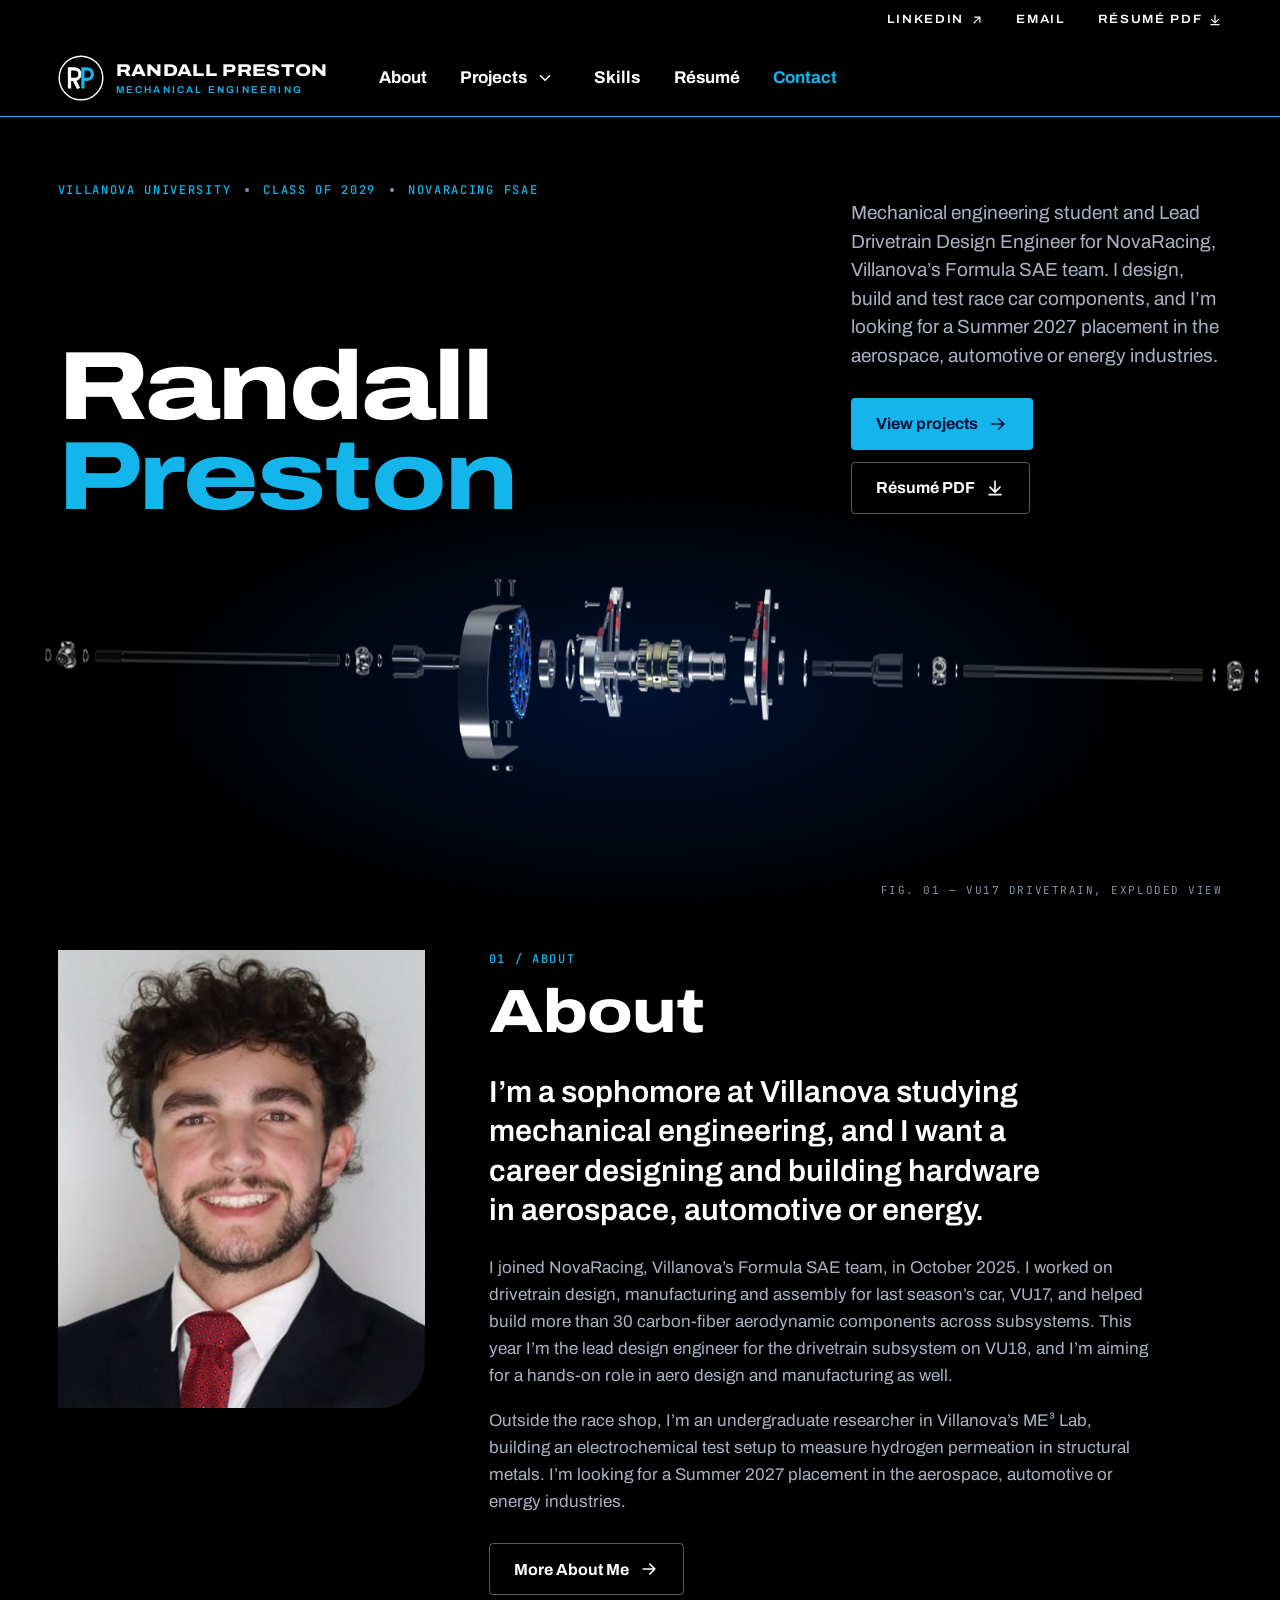
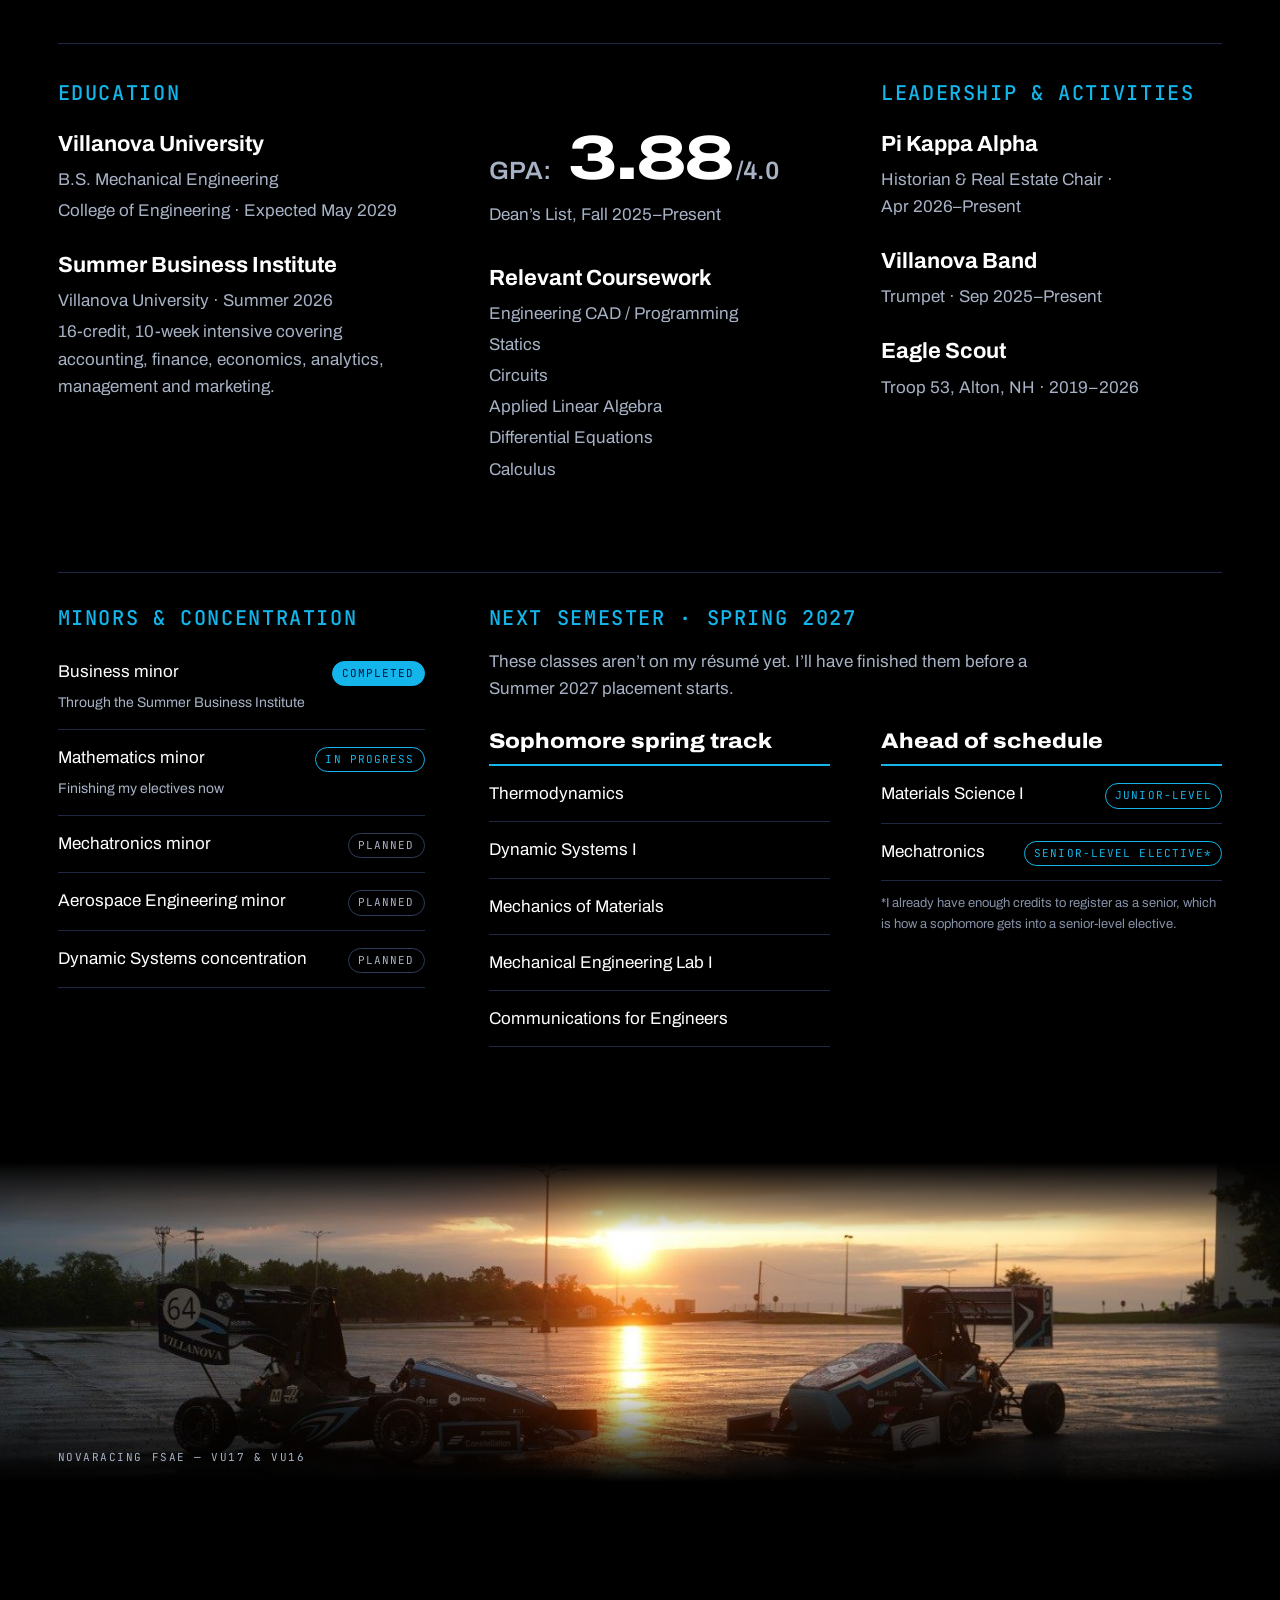
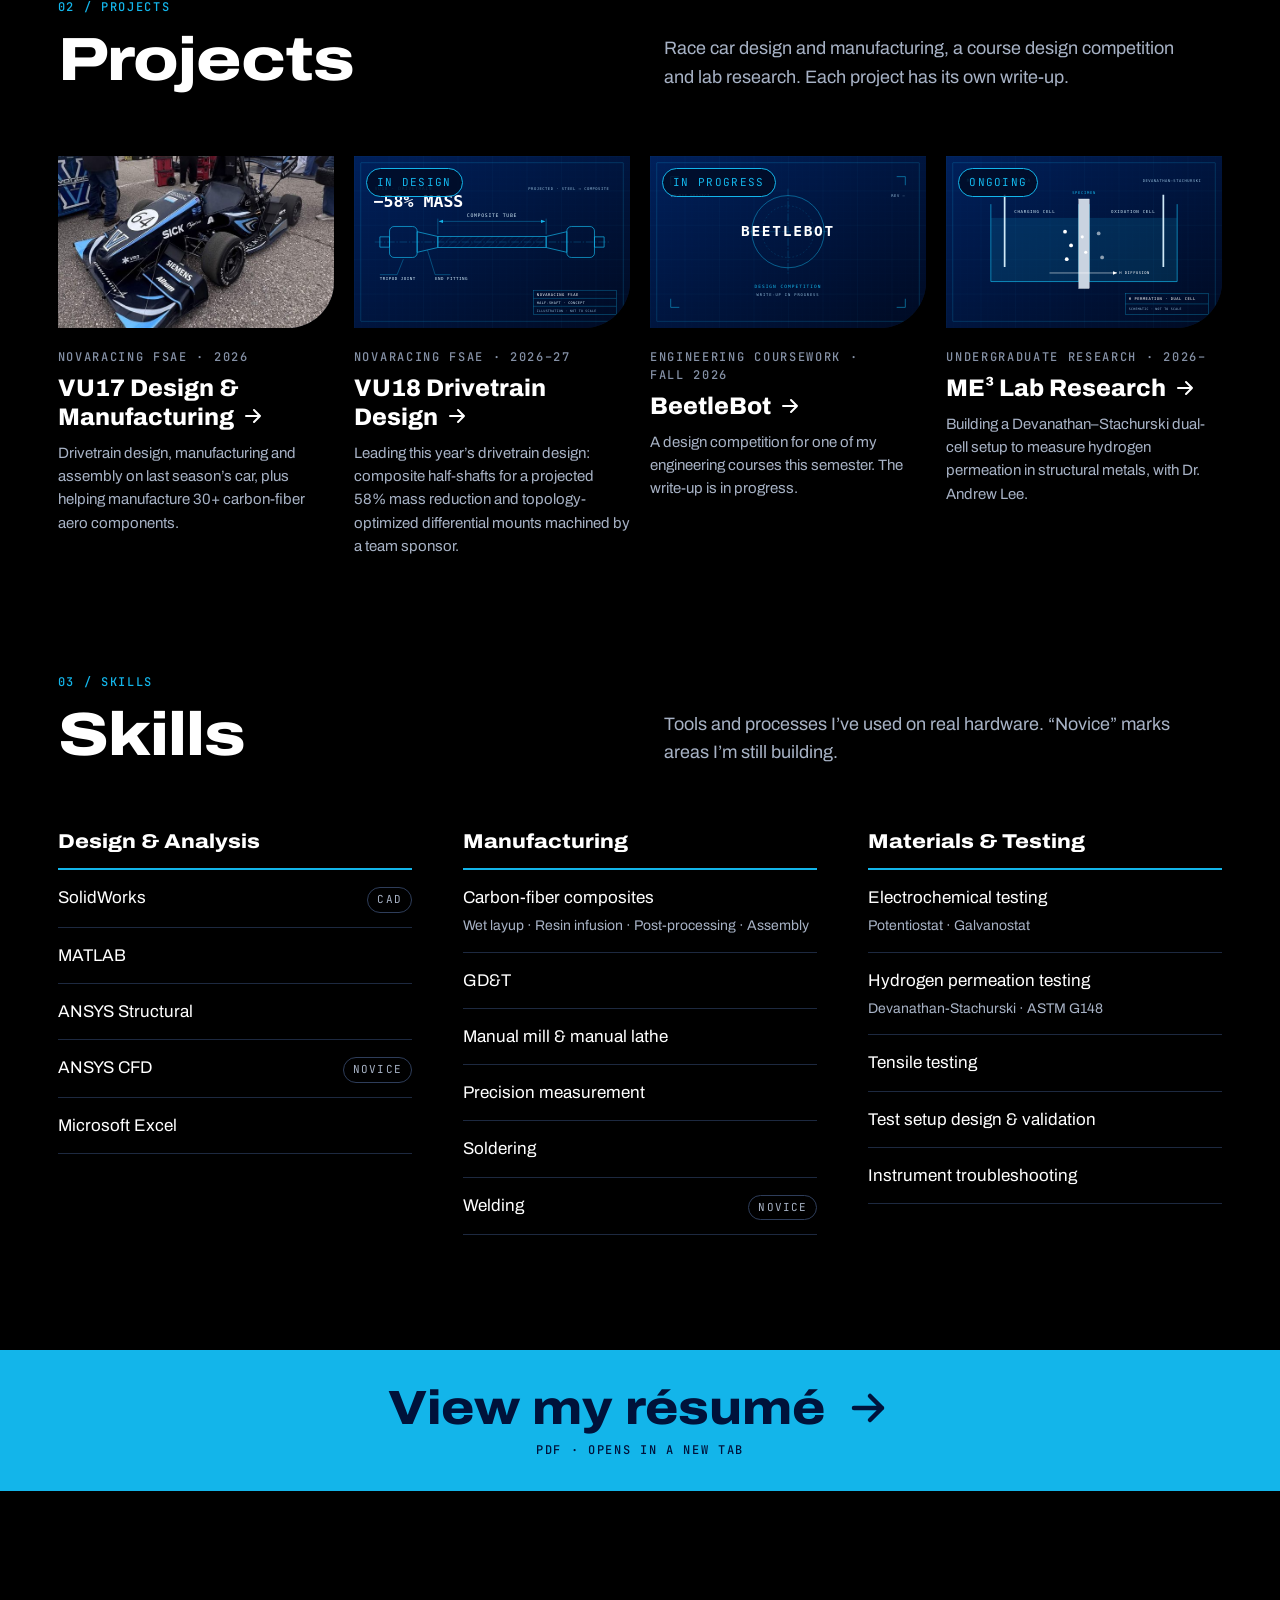
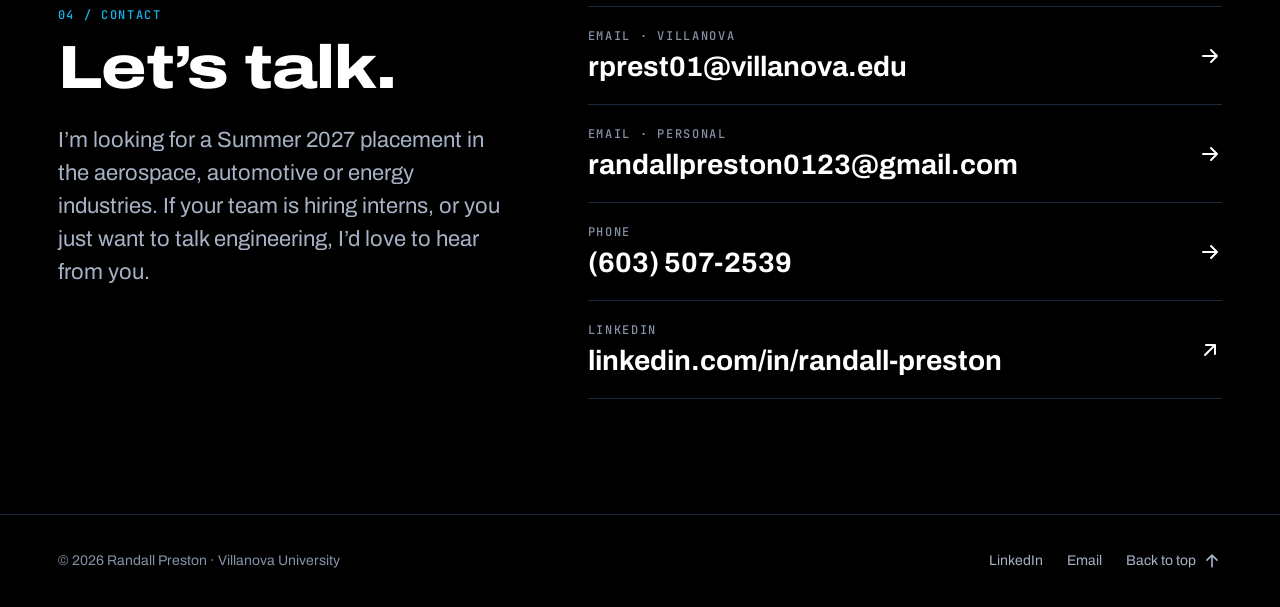
==== index.html @ 3f273e65 "Move Relevant Coursework from Skills into Education The coursework list now sits under the GPA in th" ====
<!doctype html>
<html lang="en">
<head>
  <meta charset="utf-8">
  <meta name="viewport" content="width=device-width, initial-scale=1">
  <title>Randall Preston — Mechanical Engineering Portfolio</title>
  <meta name="description" content="Randall Preston is a mechanical engineering student at Villanova University and Lead Drivetrain Design Engineer for NovaRacing FSAE, seeking a Summer 2027 placement in an engineering role.">
  <meta name="theme-color" content="#000000">
  <meta name="color-scheme" content="dark">
  <link rel="icon" href="assets/img/favicon.svg" type="image/svg+xml">
  <link rel="canonical" href="https://randallpreston.github.io/">

  <!-- Social previews (og:image must be a full URL for LinkedIn) -->
  <meta property="og:type" content="website">
  <meta property="og:url" content="https://randallpreston.github.io/">
  <meta property="og:title" content="Randall Preston — Engineering Portfolio">
  <meta property="og:description" content="Drivetrain design, carbon-fiber manufacturing and materials research. Mechanical Engineering, Villanova University.">
  <meta property="og:image" content="https://randallpreston.github.io/assets/img/og-image.jpg">
  <meta name="twitter:card" content="summary_large_image">

  <link rel="preconnect" href="https://fonts.googleapis.com">
  <link rel="preconnect" href="https://fonts.gstatic.com" crossorigin>
  <link rel="stylesheet" href="https://fonts.googleapis.com/css2?family=Archivo:wdth,wght@62..125,100..900&family=JetBrains+Mono:wght@400;500&display=swap">
  <link rel="stylesheet" href="assets/css/styles.css">
  <script>document.documentElement.classList.add('js');</script>
  <script src="assets/js/main.js" defer></script>

  <script type="application/ld+json">
  {
    "@context": "https://schema.org",
    "@type": "Person",
    "name": "Randall Preston",
    "jobTitle": "Mechanical Engineering Student",
    "affiliation": { "@type": "CollegeOrUniversity", "name": "Villanova University" },
    "email": "mailto:rprest01@villanova.edu",
    "sameAs": ["https://www.linkedin.com/in/randall-preston/"],
    "knowsAbout": ["Formula SAE", "Drivetrain design", "Carbon-fiber composites", "SolidWorks", "Hydrogen permeation testing"]
  }
  </script>
</head>
<body id="top">
  <a class="skip-link" href="#main">Skip to content</a>

  <div class="utility-bar">
    <div class="container utility-inner">
      <nav class="utility-nav" aria-label="Quick links">
        <ul>
          <li><a href="https://www.linkedin.com/in/randall-preston/" target="_blank" rel="noopener">LinkedIn <svg class="icon" viewBox="0 0 24 24" fill="none" stroke="currentColor" stroke-width="2" stroke-linecap="round" stroke-linejoin="round" aria-hidden="true"><path d="M7 17 17 7M8 7h9v9"/></svg><span class="sr-only">(opens in a new tab)</span></a></li>
          <li><a href="mailto:rprest01@villanova.edu">Email</a></li>
          <li><a href="assets/Randall-Preston-Resume.pdf" target="_blank" rel="noopener">Résumé PDF <svg class="icon" viewBox="0 0 24 24" fill="none" stroke="currentColor" stroke-width="2" stroke-linecap="round" stroke-linejoin="round" aria-hidden="true"><path d="M12 4v11M6 11l6 6 6-6M5 20h14"/></svg><span class="sr-only">(opens in a new tab)</span></a></li>
        </ul>
      </nav>
    </div>
  </div>

  <header class="site-header">
    <div class="container header-inner">
      <a class="brand" href="index.html" aria-label="Randall Preston, home">
        <svg class="brand-mark" viewBox="0 0 48 48" aria-hidden="true">
          <circle cx="24" cy="24" r="22.75" fill="none" stroke="#fff" stroke-width="1.5"/>
          <g fill="none" stroke-width="3.4">
            <path d="M12 35V14.6h5.5a5.4 5.4 0 0 1 0 10.8H12M16.5 25.4l5 9.6" stroke="#fff"/>
            <path d="M26 35V14.6h4.5a5.4 5.4 0 0 1 0 10.8H26" stroke="#13B5EA"/>
          </g>
        </svg>
        <span class="brand-text" aria-hidden="true">
          <span class="brand-name">Randall Preston</span>
          <span class="brand-sub">Mechanical Engineering</span>
        </span>
      </a>

      <nav class="primary-nav" aria-label="Primary">
        <ul class="nav-list">
          <li><a href="#about">About</a></li>
          <li class="has-dropdown" data-dropdown>
            <a href="#projects">Projects</a>
            <button class="dropdown-toggle" type="button" aria-expanded="false" aria-controls="projects-menu">
              <span class="sr-only">Show project pages</span>
              <svg class="icon" viewBox="0 0 24 24" fill="none" stroke="currentColor" stroke-width="2" stroke-linecap="round" stroke-linejoin="round" aria-hidden="true"><path d="m6 9 6 6 6-6"/></svg>
            </button>
            <ul class="dropdown" id="projects-menu">
              <li><a href="projects/vu17.html"><span class="dd-title">VU17 Design &amp; Manufacturing</span><span class="dd-meta">NovaRacing FSAE · 2026</span></a></li>
              <li><a href="projects/vu18.html"><span class="dd-title">VU18 Drivetrain Design</span><span class="dd-meta">NovaRacing FSAE · In design</span></a></li>
              <li><a href="projects/beetlebot.html"><span class="dd-title">BeetleBot</span><span class="dd-meta">Course design competition</span></a></li>
              <li><a href="projects/me3-lab.html"><span class="dd-title">ME³ Lab Research</span><span class="dd-meta">Hydrogen permeation</span></a></li>
            </ul>
          </li>
          <li><a href="#skills">Skills</a></li>
          <li><a href="#resume">Résumé</a></li>
          <li><a href="#contact">Contact</a></li>
        </ul>
      </nav>

      <button class="menu-toggle" type="button" aria-expanded="false" aria-controls="mobile-menu" aria-label="Open menu">
        <span class="menu-icon" aria-hidden="true"></span>
      </button>
    </div>

    <div class="mobile-menu" id="mobile-menu" hidden>
      <nav aria-label="Mobile">
        <ul>
          <li><a href="#about">About</a></li>
          <li>
            <a href="#projects">Projects</a>
            <ul class="mobile-sub">
              <li><a href="projects/vu17.html">VU17 Design &amp; Manufacturing</a></li>
              <li><a href="projects/vu18.html">VU18 Drivetrain Design</a></li>
              <li><a href="projects/beetlebot.html">BeetleBot</a></li>
              <li><a href="projects/me3-lab.html">ME³ Lab Research</a></li>
            </ul>
          </li>
          <li><a href="#skills">Skills</a></li>
          <li><a href="#resume">Résumé</a></li>
          <li><a href="#contact">Contact</a></li>
        </ul>
        <ul class="mobile-utility">
          <li><a href="https://www.linkedin.com/in/randall-preston/" target="_blank" rel="noopener">LinkedIn<span class="sr-only"> (opens in a new tab)</span></a></li>
          <li><a href="mailto:rprest01@villanova.edu">Email</a></li>
          <li><a href="assets/Randall-Preston-Resume.pdf" target="_blank" rel="noopener">Résumé PDF<span class="sr-only"> (opens in a new tab)</span></a></li>
        </ul>
      </nav>
    </div>
  </header>

  <main id="main">
    <!-- ===== Hero ===== -->
    <section class="hero" aria-labelledby="hero-title">
      <div class="container hero-content">
        <p class="eyebrow">Villanova University <span class="sep" aria-hidden="true"></span> Class of 2029 <span class="sep" aria-hidden="true"></span> NovaRacing FSAE</p>
        <h1 id="hero-title" class="display">Randall<br><span class="accent">Preston</span></h1>
        <div class="hero-aside">
        <p class="lede">Mechanical engineering student and Lead Drivetrain Design Engineer for NovaRacing, Villanova’s Formula SAE team. I design, build and test race car components, and I’m looking for a Summer 2027 placement in the aerospace, automotive or energy industries.</p>
        <div class="actions">
          <a class="btn btn-primary" href="#projects">View projects <svg class="icon i-arrow" viewBox="0 0 24 24" fill="none" stroke="currentColor" stroke-width="2" stroke-linecap="round" stroke-linejoin="round" aria-hidden="true"><path d="M5 12h14M13 6l6 6-6 6"/></svg></a>
          <a class="btn btn-secondary" href="assets/Randall-Preston-Resume.pdf" target="_blank" rel="noopener">Résumé PDF <svg class="icon i-down" viewBox="0 0 24 24" fill="none" stroke="currentColor" stroke-width="2" stroke-linecap="round" stroke-linejoin="round" aria-hidden="true"><path d="M12 4v11M6 11l6 6 6-6M5 20h14"/></svg><span class="sr-only">(opens in a new tab)</span></a>
        </div>
        </div>
      </div>
      <figure class="hero-figure">
        <img src="assets/img/drivetrain-render-1600.jpg"
             srcset="assets/img/drivetrain-render-960.jpg 960w, assets/img/drivetrain-render-1600.jpg 1600w, assets/img/drivetrain-render-2400.jpg 2400w"
             sizes="100vw" width="1600" height="900" fetchpriority="high"
             alt="Exploded render of the VU17 drivetrain: half-shafts, sprocket and differential assembly">
        <figcaption class="container fig-label">Fig. 01 — VU17 drivetrain, exploded view</figcaption>
      </figure>
    </section>

    <!-- ===== About ===== -->
    <section id="about" class="section" aria-labelledby="about-title">
      <div class="container">
        <div class="about-grid">
          <div class="portrait" data-reveal>
            <img src="assets/img/headshot-800.jpg"
                 srcset="assets/img/headshot-480.jpg 480w, assets/img/headshot-800.jpg 800w"
                 sizes="(min-width: 900px) 420px, 100vw" width="800" height="800"
                 loading="lazy" decoding="async" alt="Portrait of Randall Preston">
          </div>

          <div class="about-body">
            <p class="label">01 / About</p>
            <h2 id="about-title" class="section-title">About</h2>
            <p class="lead-in">I’m a sophomore at Villanova studying mechanical engineering, and I want a career designing and building hardware in aerospace, automotive or energy.</p>
            <div class="prose">
              <p>I joined NovaRacing, Villanova’s Formula SAE team, in October 2025. I worked on drivetrain design, manufacturing and assembly for last season’s car, VU17, and helped build more than 30 carbon-fiber aerodynamic components across subsystems. This year I’m the lead design engineer for the drivetrain subsystem on VU18, and I’m aiming for a hands-on role in aero design and manufacturing as well.</p>
              <p>Outside the race shop, I’m an undergraduate researcher in Villanova’s ME³ Lab, building an electrochemical test setup to measure hydrogen permeation in structural metals. I’m looking for a Summer 2027 placement in the aerospace, automotive or energy industries.</p>
            </div>
            <div class="actions about-actions">
              <a class="btn btn-secondary" href="about.html">More About Me <svg class="icon i-arrow" viewBox="0 0 24 24" fill="none" stroke="currentColor" stroke-width="2" stroke-linecap="round" stroke-linejoin="round" aria-hidden="true"><path d="M5 12h14M13 6l6 6-6 6"/></svg></a>
            </div>
          </div>
        </div>

        <div class="facts">
          <div class="facts-edu">
            <h3 class="label label-lg">Education</h3>
            <div class="edu-grid">
              <ul class="fact-list">
                <li>
                  <span class="fact-title">Villanova University</span>
                  <span>B.S. Mechanical Engineering</span>
                  <span>College of Engineering · <span class="nowrap">Expected May 2029</span></span>
                </li>
                <li>
                  <span class="fact-title">Summer Business Institute</span>
                  <span>Villanova University · <span class="nowrap">Summer 2026</span></span>
                  <span>16-credit, 10-week intensive covering accounting, finance, economics, analytics, management and marketing.</span>
                </li>
              </ul>
              <div>
                <div class="gpa">
                  <p class="gpa-value"><span class="gpa-key">GPA:</span> 3.88<small>/4.0</small></p>
                  <p class="gpa-note">Dean’s List, <span class="nowrap">Fall 2025–Present</span></p>
                </div>
                <div class="coursework">
                  <h4 class="fact-title">Relevant Coursework</h4>
                  <ul class="coursework-list">
                    <li>Engineering CAD / Programming</li>
                    <li>Statics</li>
                    <li>Circuits</li>
                    <li>Applied Linear Algebra</li>
                    <li>Differential Equations</li>
                    <li>Calculus</li>
                  </ul>
                </div>
              </div>
            </div>
          </div>
          <div class="facts-lead">
            <h3 class="label label-lg">Leadership &amp; activities</h3>
            <ul class="fact-list">
              <li><span class="fact-title">Pi Kappa Alpha</span><span>Historian &amp; Real Estate Chair · <span class="nowrap">Apr 2026–Present</span></span></li>
              <li><span class="fact-title">Villanova Band</span><span>Trumpet · <span class="nowrap">Sep 2025–Present</span></span></li>
              <li><span class="fact-title">Eagle Scout</span><span>Troop 53, Alton, NH · <span class="nowrap">2019–2026</span></span></li>
            </ul>
          </div>
        </div>

        <div class="academics">
          <div data-reveal style="--i:0">
            <h3 class="label label-lg">Minors &amp; concentration</h3>
            <ul class="spec-list">
              <li class="has-note"><span>Business minor</span><span class="tag tag-done">Completed</span><span class="sub">Through the Summer Business Institute</span></li>
              <li class="has-note"><span>Mathematics minor</span><span class="tag tag-active">In progress</span><span class="sub">Finishing my electives now</span></li>
              <li><span>Mechatronics minor</span><span class="tag">Planned</span></li>
              <li><span>Aerospace Engineering minor</span><span class="tag">Planned</span></li>
              <li><span>Dynamic Systems concentration</span><span class="tag">Planned</span></li>
            </ul>
          </div>

          <div data-reveal style="--i:1">
            <h3 class="label label-lg">Next semester&nbsp;· Spring&nbsp;2027</h3>
            <p class="academics-intro">These classes aren’t on my résumé yet. I’ll have finished them before a Summer 2027 placement starts.</p>
            <div class="course-groups">
              <div>
                <h4 class="course-group-title">Sophomore spring track</h4>
                <ul class="spec-list">
                  <li><span>Thermodynamics</span></li>
                  <li><span>Dynamic Systems I</span></li>
                  <li><span>Mechanics of Materials</span></li>
                  <li><span>Mechanical Engineering Lab I</span></li>
                  <li><span>Communications for Engineers</span></li>
                </ul>
              </div>
              <div>
                <h4 class="course-group-title">Ahead of schedule</h4>
                <ul class="spec-list">
                  <li class="tag-drops"><span>Materials Science I</span><span class="tag tag-active">Junior-Level</span></li>
                  <li class="tag-drops"><span>Mechatronics</span><span class="tag tag-active">Senior-Level Elective*</span></li>
                </ul>
                <p class="footnote">*I already have enough credits to register as a senior, which is how a sophomore gets into a senior-level elective.</p>
              </div>
            </div>
          </div>
        </div>
      </div>
    </section>

    <!-- ===== Photo band ===== -->
    <figure class="band-figure">
      <img src="assets/img/vu16-vu17-sunset-1400.jpg"
           srcset="assets/img/vu16-vu17-sunset-700.jpg 700w, assets/img/vu16-vu17-sunset-1400.jpg 1400w"
           sizes="100vw" width="1400" height="350" loading="lazy" decoding="async"
           alt="Two NovaRacing Formula SAE cars on a wet lot at sunset">
      <figcaption class="container">NovaRacing FSAE — VU17 &amp; VU16</figcaption>
    </figure>

    <!-- ===== Projects ===== -->
    <section id="projects" class="section" aria-labelledby="projects-title">
      <div class="container">
        <div class="section-head">
          <div>
            <p class="label">02 / Projects</p>
            <h2 id="projects-title" class="section-title">Projects</h2>
          </div>
          <p class="section-intro">Race car design and manufacturing, a course design competition and lab research. Each project has its own write-up.</p>
        </div>

        <div class="card-grid card-grid--4">
          <article class="card" data-reveal style="--i:0">
            <div class="card-media">
              <img src="assets/img/vu17-car-640.jpg"
                   srcset="assets/img/vu17-car-640.jpg 640w, assets/img/vu17-car-1191.jpg 1191w"
                   sizes="(min-width: 1200px) 25vw, (min-width: 640px) 50vw, 100vw"
                   width="640" height="569" loading="lazy" decoding="async" style="object-position: 50% 58%;"
                   alt="NovaRacing’s VU17 car, number 64, in the paddock">
            </div>
            <p class="card-meta label">NovaRacing FSAE · 2026</p>
            <h3 class="card-title"><a href="projects/vu17.html">VU17 Design &amp; Manufacturing<svg class="icon i-arrow" viewBox="0 0 24 24" fill="none" stroke="currentColor" stroke-width="2" stroke-linecap="round" stroke-linejoin="round" aria-hidden="true"><path d="M5 12h14M13 6l6 6-6 6"/></svg></a></h3>
            <p class="card-text">Drivetrain design, manufacturing and assembly on last season’s car, plus helping manufacture 30+ carbon-fiber aero components.</p>
          </article>

          <article class="card" data-reveal style="--i:1">
            <div class="card-media">
              <img src="assets/img/vu18-blueprint.svg" width="1600" height="1000" loading="lazy" decoding="async"
                   alt="Concept illustration of a composite half-shaft">
              <span class="card-chip">In design</span>
            </div>
            <p class="card-meta label">NovaRacing FSAE · 2026–27</p>
            <h3 class="card-title"><a href="projects/vu18.html">VU18 Drivetrain Design<svg class="icon i-arrow" viewBox="0 0 24 24" fill="none" stroke="currentColor" stroke-width="2" stroke-linecap="round" stroke-linejoin="round" aria-hidden="true"><path d="M5 12h14M13 6l6 6-6 6"/></svg></a></h3>
            <p class="card-text">Leading this year’s drivetrain design: composite half-shafts for a projected 58% mass reduction and topology-optimized differential mounts machined by a team sponsor.</p>
          </article>

          <article class="card" data-reveal style="--i:2">
            <div class="card-media">
              <img src="assets/img/beetlebot-blueprint.svg" width="1600" height="1000" loading="lazy" decoding="async"
                   alt="BeetleBot project placeholder graphic">
              <span class="card-chip">In progress</span>
            </div>
            <p class="card-meta label">Engineering coursework · Fall 2026</p>
            <h3 class="card-title"><a href="projects/beetlebot.html">BeetleBot<svg class="icon i-arrow" viewBox="0 0 24 24" fill="none" stroke="currentColor" stroke-width="2" stroke-linecap="round" stroke-linejoin="round" aria-hidden="true"><path d="M5 12h14M13 6l6 6-6 6"/></svg></a></h3>
            <p class="card-text">A design competition for one of my engineering courses this semester. The write-up is in progress.</p>
          </article>

          <article class="card" data-reveal style="--i:3">
            <div class="card-media">
              <img src="assets/img/me3-cell.svg" width="1600" height="1000" loading="lazy" decoding="async"
                   alt="Schematic of a two-cell hydrogen permeation setup">
              <span class="card-chip">Ongoing</span>
            </div>
            <p class="card-meta label">Undergraduate research · 2026–</p>
            <h3 class="card-title"><a href="projects/me3-lab.html">ME³ Lab Research<svg class="icon i-arrow" viewBox="0 0 24 24" fill="none" stroke="currentColor" stroke-width="2" stroke-linecap="round" stroke-linejoin="round" aria-hidden="true"><path d="M5 12h14M13 6l6 6-6 6"/></svg></a></h3>
            <p class="card-text">Building a Devanathan–Stachurski dual-cell setup to measure hydrogen permeation in structural metals, with Dr. Andrew Lee.</p>
          </article>
        </div>
      </div>
    </section>

    <!-- ===== Skills ===== -->
    <section id="skills" class="section" aria-labelledby="skills-title">
      <div class="container">
        <div class="section-head">
          <div>
            <p class="label">03 / Skills</p>
            <h2 id="skills-title" class="section-title">Skills</h2>
          </div>
          <p class="section-intro">Tools and processes I’ve used on real hardware. “Novice” marks areas I’m still building.</p>
        </div>

        <div class="skills-grid">
          <div class="skill-group" data-reveal style="--i:0">
            <h3>Design &amp; Analysis</h3>
            <ul class="spec-list">
              <li><span>SolidWorks</span><span class="tag">CAD</span></li>
              <li><span>MATLAB</span></li>
              <li><span>ANSYS Structural</span></li>
              <li><span>ANSYS CFD</span><span class="tag">Novice</span></li>
              <li><span>Microsoft Excel</span></li>
            </ul>
          </div>
          <div class="skill-group" data-reveal style="--i:1">
            <h3>Manufacturing</h3>
            <ul class="spec-list">
              <li><span>Carbon-fiber composites<span class="sub">Wet layup · Resin infusion · Post-processing · Assembly</span></span></li>
              <li><span>GD&amp;T</span></li>
              <li><span>Manual mill &amp; manual lathe</span></li>
              <li><span>Precision measurement</span></li>
              <li><span>Soldering</span></li>
              <li><span>Welding</span><span class="tag">Novice</span></li>
            </ul>
          </div>
          <div class="skill-group" data-reveal style="--i:2">
            <h3>Materials &amp; Testing</h3>
            <ul class="spec-list">
              <li><span>Electrochemical testing<span class="sub">Potentiostat · Galvanostat</span></span></li>
              <li><span>Hydrogen permeation testing<span class="sub">Devanathan-Stachurski · ASTM G148</span></span></li>
              <li><span>Tensile testing</span></li>
              <li><span>Test setup design &amp; validation</span></li>
              <li><span>Instrument troubleshooting</span></li>
            </ul>
          </div>
        </div>
      </div>
    </section>


    <!-- ===== Résumé band ===== -->
    <section id="resume" class="resume-band" aria-labelledby="resume-title">
      <h2 id="resume-title" class="sr-only">Résumé</h2>
      <a class="resume-link" href="assets/Randall-Preston-Resume.pdf" target="_blank" rel="noopener">
        <span class="resume-link-main">View my résumé <svg class="icon" viewBox="0 0 24 24" fill="none" stroke="currentColor" stroke-width="2.25" stroke-linecap="round" stroke-linejoin="round" aria-hidden="true"><path d="M5 12h14M13 6l6 6-6 6"/></svg></span>
        <span class="resume-link-sub">PDF · Opens in a new tab</span>
      </a>
    </section>

    <!-- ===== Contact ===== -->
    <section id="contact" class="section" aria-labelledby="contact-title">
      <div class="container contact-grid">
        <div>
          <p class="label">04 / Contact</p>
          <h2 id="contact-title" class="section-title">Let’s talk.</h2>
          <p class="lede">I’m looking for a Summer 2027 placement in the aerospace, automotive or energy industries. If your team is hiring interns, or you just want to talk engineering, I’d love to hear from you.</p>
        </div>
        <ul class="contact-list">
          <li>
            <a href="mailto:rprest01@villanova.edu">
              <span class="label">Email · Villanova</span>
              <span class="contact-value">rprest01@villanova.edu</span>
              <svg class="icon i-arrow" viewBox="0 0 24 24" fill="none" stroke="currentColor" stroke-width="2" stroke-linecap="round" stroke-linejoin="round" aria-hidden="true"><path d="M5 12h14M13 6l6 6-6 6"/></svg>
            </a>
          </li>
          <li>
            <a href="mailto:randallpreston0123@gmail.com">
              <span class="label">Email · Personal</span>
              <span class="contact-value">randallpreston0123@gmail.com</span>
              <svg class="icon i-arrow" viewBox="0 0 24 24" fill="none" stroke="currentColor" stroke-width="2" stroke-linecap="round" stroke-linejoin="round" aria-hidden="true"><path d="M5 12h14M13 6l6 6-6 6"/></svg>
            </a>
          </li>
          <li>
            <a href="tel:+16035072539">
              <span class="label">Phone</span>
              <span class="contact-value">(603) 507-2539</span>
              <svg class="icon i-arrow" viewBox="0 0 24 24" fill="none" stroke="currentColor" stroke-width="2" stroke-linecap="round" stroke-linejoin="round" aria-hidden="true"><path d="M5 12h14M13 6l6 6-6 6"/></svg>
            </a>
          </li>
          <li>
            <a href="https://www.linkedin.com/in/randall-preston/" target="_blank" rel="noopener">
              <span class="label">LinkedIn</span>
              <span class="contact-value">linkedin.com/in/randall-preston<span class="sr-only"> (opens in a new tab)</span></span>
              <svg class="icon i-external" viewBox="0 0 24 24" fill="none" stroke="currentColor" stroke-width="2" stroke-linecap="round" stroke-linejoin="round" aria-hidden="true"><path d="M7 17 17 7M8 7h9v9"/></svg>
            </a>
          </li>
        </ul>
      </div>
    </section>
  </main>

  <footer class="site-footer">
    <div class="container footer-inner">
      <p>© <span data-year>2026</span> Randall Preston · Villanova University</p>
      <div class="footer-links">
        <a href="https://www.linkedin.com/in/randall-preston/" target="_blank" rel="noopener">LinkedIn<span class="sr-only"> (opens in a new tab)</span></a>
        <a href="mailto:rprest01@villanova.edu">Email</a>
        <a href="#top">Back to top <svg class="icon" viewBox="0 0 24 24" fill="none" stroke="currentColor" stroke-width="2" stroke-linecap="round" stroke-linejoin="round" aria-hidden="true"><path d="M12 19V5M6 11l6-6 6 6"/></svg></a>
      </div>
    </div>
  </footer>
</body>
</html>
---- assets/css/styles.css ----
/* ==========================================================================
   Randall Preston — Engineering Portfolio
   Tokens → base → layout → header/nav → components → page sections
   ========================================================================== */

/* ---------- Tokens ---------- */
:root {
  /* Color: Villanova navy + light blue on OLED black */
  --c-bg: #000000;
  --c-surface: #0a111f;
  --c-surface-2: #101a2d;
  --c-border: #1d2940;
  --c-border-strong: #2e3d5a;
  --c-navy: #00205b;
  --c-navy-deep: #00123a;
  --c-accent: #13b5ea;
  --c-accent-hover: #5ccdf3;
  --c-on-accent: #00123a;
  --c-text: #ffffff;
  --c-text-muted: #a7b2c5;
  --c-text-subtle: #8591a6;
  --c-focus: #13b5ea;

  /* Type */
  --font-sans: "Archivo", "Segoe UI", system-ui, -apple-system, "Helvetica Neue", Arial, sans-serif;
  --font-mono: "JetBrains Mono", ui-monospace, "SFMono-Regular", Consolas, Menlo, monospace;
  --fs-display: clamp(2.75rem, 1.1rem + 6.2vw, 6.75rem);
  --fs-h1: clamp(2.25rem, 1.4rem + 3vw, 4.25rem);
  --fs-h2: clamp(2rem, 1.25rem + 3.2vw, 4rem);
  --fs-h3: clamp(1.25rem, 1.1rem + 0.6vw, 1.5rem);
  --fs-lede: clamp(1.125rem, 1rem + 0.5vw, 1.375rem);
  --fs-body: 1.0625rem;
  --fs-small: 0.9375rem;
  --fs-label: 0.75rem;

  /* Space (4pt rhythm) */
  --section-y: clamp(64px, 9vw, 128px);
  --gutter: clamp(16px, 4.5vw, 72px);
  --maxw: 1560px;
  --col-gap: clamp(40px, 5vw, 96px);    /* home About: portrait column to text column */
  --col-gap-sm: clamp(32px, 4vw, 64px); /* side-by-side lists */

  /* Shape: the single rounded corner borrowed from the reference cards */
  --radius-feature: clamp(28px, 3.6vw, 64px);
  --radius-feature-sm: 24px;

  /* Motion */
  --ease-out: cubic-bezier(0.22, 1, 0.36, 1);
  --dur-1: 150ms;
  --dur-2: 250ms;
  --dur-3: 450ms;
  --dur-4: 800ms;

  /* Layers */
  --z-header: 40;
  --z-menu: 50;

  --header-h: 64px;
}

@media (min-width: 1024px) {
  :root { --header-h: 76px; }
}

/* ---------- Base ---------- */
*,
*::before,
*::after { box-sizing: border-box; }

html {
  -webkit-text-size-adjust: 100%;
  text-size-adjust: 100%;
  scroll-behavior: smooth;
  scroll-padding-top: calc(var(--header-h) + 24px);
  background: var(--c-bg);
  color-scheme: dark;
}

body {
  margin: 0;
  background: var(--c-bg);
  color: var(--c-text);
  font-family: var(--font-sans);
  font-size: var(--fs-body);
  font-weight: 400;
  line-height: 1.6;
  -webkit-font-smoothing: antialiased;
  -moz-osx-font-smoothing: grayscale;
}

body.menu-open { overflow: hidden; }

img, svg { display: block; max-width: 100%; }
img { height: auto; }

a {
  color: inherit;
  text-decoration-thickness: 1px;
  text-underline-offset: 0.2em;
  transition: color var(--dur-1) ease-out;
}

h1, h2, h3, h4 {
  margin: 0;
  font-weight: 800;
  line-height: 1.05;
  text-wrap: balance;
}

p { margin: 0; text-wrap: pretty; }
ul, ol { margin: 0; padding: 0; list-style: none; }
figure { margin: 0; }
dl, dd { margin: 0; }
button { font: inherit; color: inherit; }
strong { font-weight: 700; color: var(--c-text); }

:focus-visible {
  outline: 2px solid var(--c-focus);
  outline-offset: 3px;
  border-radius: 2px;
}

::selection { background: var(--c-accent); color: var(--c-on-accent); }

.sr-only {
  position: absolute !important;
  width: 1px; height: 1px;
  padding: 0; margin: -1px;
  overflow: hidden;
  clip: rect(0 0 0 0);
  white-space: nowrap;
  border: 0;
}

.skip-link {
  position: absolute;
  left: 16px;
  top: -100px;
  z-index: 100;
  padding: 12px 16px;
  background: var(--c-accent);
  color: var(--c-on-accent);
  font-weight: 700;
  text-decoration: none;
}
.skip-link:focus { top: 16px; }

.container {
  width: 100%;
  max-width: var(--maxw);
  margin-inline: auto;
  padding-inline: var(--gutter);
}

.icon { width: 20px; height: 20px; flex-shrink: 0; }

/* ---------- Shared type ---------- */
.label,
.eyebrow {
  font-family: var(--font-mono);
  font-size: var(--fs-label);
  font-weight: 500;
  letter-spacing: 0.14em;
  line-height: 1.5;
  text-transform: uppercase;
  color: var(--c-accent);
}

/* Bigger blue headings in the home About section (Education, Leadership, Minors, Next semester) */
.label-lg { font-size: clamp(1.125rem, 0.35rem + 1.15vw, 1.5rem); letter-spacing: 0.08em; line-height: 1.3; text-wrap: balance; }

.eyebrow {
  display: flex;
  flex-wrap: wrap;
  align-items: center;
  gap: 6px 14px;
}

.eyebrow .sep {
  width: 4px; height: 4px;
  border-radius: 50%;
  background: var(--c-text-subtle);
}

.lede {
  font-size: var(--fs-lede);
  line-height: 1.5;
  color: var(--c-text-muted);
}

.status {
  display: inline-flex;
  align-items: center;
  gap: 8px;
  padding: 4px 10px;
  border: 1px solid var(--c-accent);
  border-radius: 999px;
  color: var(--c-accent);
}
.status::before {
  content: "";
  width: 6px; height: 6px;
  border-radius: 50%;
  background: currentColor;
}

/* ---------- Utility bar (top row, scrolls away) ---------- */
.utility-bar { display: none; }

@media (min-width: 1024px) {
  .utility-bar { display: block; }
}

.utility-inner {
  display: flex;
  justify-content: flex-end;
  align-items: center;
  height: 40px;
}

.utility-nav ul { display: flex; gap: 32px; }

.utility-nav a {
  display: inline-flex;
  align-items: center;
  gap: 6px;
  min-height: 32px;
  font-size: 0.75rem;
  font-weight: 600;
  font-stretch: 110%;
  letter-spacing: 0.14em;
  text-transform: uppercase;
  text-decoration: none;
}
.utility-nav a:hover { color: var(--c-accent); }
.utility-nav .icon { width: 14px; height: 14px; }

/* ---------- Site header (sticky) ---------- */
.site-header {
  position: sticky;
  top: 0;
  z-index: var(--z-header);
  background: var(--c-bg);
  border-bottom: 1px solid var(--c-accent);
}

.header-inner {
  display: flex;
  align-items: center;
  gap: clamp(24px, 4vw, 64px);
  height: var(--header-h);
}

.brand {
  display: inline-flex;
  align-items: center;
  gap: 12px;
  flex-shrink: 0;
  text-decoration: none;
}

.brand-mark { width: 40px; height: 40px; }

.brand-text { display: flex; flex-direction: column; line-height: 1; }

.brand-name {
  font-size: 1rem;
  font-weight: 800;
  font-stretch: 118%;
  letter-spacing: 0.02em;
  text-transform: uppercase;
}

.brand-sub {
  margin-top: 6px;
  font-size: 0.625rem;
  font-weight: 600;
  letter-spacing: 0.22em;
  text-transform: uppercase;
  color: var(--c-accent);
}

@media (min-width: 1024px) {
  .brand-mark { width: 46px; height: 46px; }
  .brand-name { font-size: 1.0625rem; }
}

.primary-nav { display: none; }

@media (min-width: 1024px) {
  .primary-nav { display: block; }
}

.nav-list {
  display: flex;
  align-items: center;
  gap: clamp(20px, 2.6vw, 44px);
}

.nav-list > li > a {
  display: inline-flex;
  align-items: center;
  min-height: 44px;
  font-size: 1.0625rem;
  font-weight: 700;
  text-decoration: none;
}

.nav-list a:hover,
.nav-list a.is-active,
.nav-list a[aria-current="page"] { color: var(--c-accent); }

/* Projects dropdown */
.has-dropdown {
  position: relative;
  display: flex;
  align-items: center;
  gap: 2px;
}

.dropdown-toggle {
  display: grid;
  place-items: center;
  width: 32px;
  height: 32px;
  padding: 0;
  border: 0;
  border-radius: 4px;
  background: none;
  cursor: pointer;
}
.dropdown-toggle:hover { color: var(--c-accent); }
.dropdown-toggle .icon {
  width: 18px; height: 18px;
  transition: transform var(--dur-2) var(--ease-out);
}
.has-dropdown.is-open .dropdown-toggle .icon { transform: rotate(180deg); }

.dropdown {
  position: absolute;
  top: calc(100% + 16px);
  left: -16px;
  min-width: 320px;
  padding: 8px;
  background: var(--c-surface);
  border: 1px solid var(--c-border);
  border-top: 2px solid var(--c-accent);
  opacity: 0;
  visibility: hidden;
  transform: translateY(-6px);
  transition:
    opacity var(--dur-1) ease-out,
    transform var(--dur-2) var(--ease-out),
    visibility 0s linear var(--dur-2);
}
/* invisible bridge so the pointer can travel from trigger to menu */
.dropdown::before {
  content: "";
  position: absolute;
  left: 0; right: 0;
  bottom: 100%;
  height: 18px;
}
.has-dropdown.is-open .dropdown {
  opacity: 1;
  visibility: visible;
  transform: none;
  transition-delay: 0s;
}

.dropdown a {
  display: grid;
  gap: 2px;
  padding: 12px 14px;
  border-radius: 4px;
  text-decoration: none;
}
.dropdown a:hover { background: var(--c-surface-2); }
.dropdown a:hover .dd-title,
.dropdown a[aria-current="page"] .dd-title { color: var(--c-accent); }
.dd-title { font-weight: 700; font-size: 0.9375rem; transition: color var(--dur-1) ease-out; }
.dd-meta { font-family: var(--font-mono); font-size: 0.6875rem; letter-spacing: 0.1em; text-transform: uppercase; color: var(--c-text-subtle); }

/* Mobile menu */
.menu-toggle {
  display: grid;
  place-items: center;
  width: 48px;
  height: 48px;
  margin-left: auto;
  padding: 0;
  border: 1px solid var(--c-border-strong);
  border-radius: 4px;
  background: none;
  cursor: pointer;
}

@media (min-width: 1024px) {
  .menu-toggle { display: none; }
}

.menu-icon,
.menu-icon::before,
.menu-icon::after {
  display: block;
  width: 20px;
  height: 2px;
  background: currentColor;
}
.menu-icon { position: relative; transition: background-color var(--dur-1); }
.menu-icon::before,
.menu-icon::after {
  content: "";
  position: absolute;
  left: 0;
  transition: transform var(--dur-2) var(--ease-out);
}
.menu-icon::before { top: -6px; }
.menu-icon::after { top: 6px; }
.menu-toggle[aria-expanded="true"] .menu-icon { background: transparent; }
.menu-toggle[aria-expanded="true"] .menu-icon::before { transform: translateY(6px) rotate(45deg); }
.menu-toggle[aria-expanded="true"] .menu-icon::after { transform: translateY(-6px) rotate(-45deg); }

.mobile-menu {
  position: fixed;
  inset: calc(var(--header-h) + 1px) 0 0 0;
  z-index: var(--z-menu);
  overflow-y: auto;
  overscroll-behavior: contain;
  padding: 16px var(--gutter) 48px;
  background: var(--c-bg);
}
.mobile-menu[hidden] { display: none; }

@media (min-width: 1024px) {
  .mobile-menu { display: none !important; }
}

.mobile-menu a {
  display: flex;
  align-items: center;
  justify-content: space-between;
  gap: 16px;
  min-height: 60px;
  border-bottom: 1px solid var(--c-border);
  font-size: 1.5rem;
  font-weight: 800;
  font-stretch: 112%;
  text-decoration: none;
}
.mobile-menu a:hover { color: var(--c-accent); }

.mobile-menu .mobile-sub a {
  min-height: 52px;
  padding-left: 16px;
  font-size: 1.0625rem;
  font-weight: 600;
  font-stretch: 100%;
  color: var(--c-text-muted);
}
.mobile-menu a[aria-current="page"] { color: var(--c-accent); }

.mobile-menu .mobile-utility {
  display: flex;
  flex-wrap: wrap;
  gap: 8px 24px;
  margin-top: 32px;
}
.mobile-menu .mobile-utility a {
  min-height: 44px;
  border: 0;
  font-family: var(--font-mono);
  font-size: 0.8125rem;
  font-weight: 500;
  font-stretch: 100%;
  letter-spacing: 0.12em;
  text-transform: uppercase;
  color: var(--c-accent);
}

/* ---------- Project sub-nav (secondary row, like the reference) ---------- */
.sub-nav { border-bottom: 1px solid var(--c-border); }

.sub-nav-inner {
  display: flex;
  flex-wrap: wrap;
  align-items: center;
  justify-content: space-between;
  gap: 12px 24px;
  min-height: 72px;
  padding-block: 10px;
}

.sub-nav ul {
  display: flex;
  flex-wrap: wrap;
  gap: 4px clamp(20px, 3vw, 40px);
}

.sub-nav li a {
  position: relative;
  display: inline-flex;
  align-items: center;
  min-height: 44px;
  font-size: clamp(1rem, 0.9rem + 0.45vw, 1.25rem);
  font-weight: 700;
  text-decoration: none;
}
.sub-nav li a:hover,
.sub-nav li a[aria-current] { color: var(--c-accent); }
.sub-nav li a[aria-current]::after {
  content: "";
  position: absolute;
  left: 0; right: 0; bottom: 4px;
  height: 2px;
  background: var(--c-accent);
}

.sub-nav-all {
  display: none;
  align-items: center;
  justify-content: space-between;
  gap: 16px;
  min-width: 240px;
  min-height: 52px;
  padding: 0 18px;
  background: var(--c-surface-2);
  border: 1px solid var(--c-border);
  border-radius: 4px;
  color: var(--c-text-muted);
  font-size: 1.0625rem;
  text-decoration: none;
}
.sub-nav-all:hover { color: var(--c-text); border-color: var(--c-accent); }

@media (min-width: 768px) {
  .sub-nav-all { display: inline-flex; }
}

/* ---------- Buttons ---------- */
.btn {
  display: inline-flex;
  align-items: center;
  justify-content: center;
  gap: 10px;
  min-height: 52px;
  padding: 0 24px;
  border: 1px solid transparent;
  border-radius: 4px;
  font-size: 1rem;
  font-weight: 700;
  text-decoration: none;
  cursor: pointer;
  transition:
    background-color var(--dur-1) ease-out,
    border-color var(--dur-1) ease-out,
    color var(--dur-1) ease-out,
    transform var(--dur-1) ease-out;
}
.btn:active { transform: scale(0.98); }
.btn .icon { transition: transform var(--dur-2) var(--ease-out); }
.btn:hover .i-arrow { transform: translateX(4px); }
.btn:hover .i-down { transform: translateY(2px); }

.btn-primary { background: var(--c-accent); color: var(--c-on-accent); }
.btn-primary:hover { background: var(--c-accent-hover); }

.btn-secondary { border-color: rgba(255, 255, 255, 0.35); color: var(--c-text); }
.btn-secondary:hover { border-color: var(--c-accent); color: var(--c-accent); }

.actions { display: flex; flex-wrap: wrap; gap: 12px; }

/* ---------- Sections ---------- */
.section { padding-block: var(--section-y); }
.section + .section { padding-top: 0; }

.section-head {
  display: grid;
  gap: 20px;
  margin-bottom: clamp(32px, 5vw, 64px);
}

@media (min-width: 1024px) {
  .section-head {
    grid-template-columns: minmax(0, 1fr) minmax(0, 1fr);
    align-items: end;
    gap: 48px;
  }
}

.section-title {
  margin-top: 12px;
  font-size: var(--fs-h2);
  font-stretch: 120%;
  letter-spacing: -0.015em;
}

.section-intro {
  max-width: 52ch;
  color: var(--c-text-muted);
  font-size: 1.125rem;
}

/* ---------- Home: hero ---------- */
.hero {
  position: relative;
  padding-top: clamp(40px, 5vw, 88px);
  overflow: hidden;
}

.hero::before {
  content: "";
  position: absolute;
  inset: auto 0 0 0;
  height: 70%;
  background: radial-gradient(55% 55% at 50% 62%, rgba(0, 32, 91, 0.55), transparent 70%);
  pointer-events: none;
}

.hero-content { position: relative; z-index: 1; }

.display {
  margin-top: 20px;
  font-size: var(--fs-display);
  font-stretch: 125%;
  font-weight: 800;
  line-height: 0.92;
  letter-spacing: -0.02em;
}
.display .accent { color: var(--c-accent); }

.hero .lede { max-width: 44ch; margin-top: 28px; }
.hero .actions { margin-top: 36px; }

@media (min-width: 1200px) {
  .hero-content {
    display: grid;
    grid-template-columns: minmax(0, 8fr) minmax(0, 4fr);
    column-gap: clamp(40px, 4vw, 72px);
    align-items: end;
  }
  .hero-content .eyebrow { grid-column: 1 / -1; }
  .hero-aside { padding-bottom: 0.4em; }
  .hero .lede { margin-top: 0; font-size: 1.1875rem; }
  .hero .actions { margin-top: 28px; }
}

.hero + .section { padding-top: clamp(24px, 3vw, 48px); }

.hero-figure {
  position: relative;
  margin-top: -48px;
  aspect-ratio: 1 / 1;
}

.hero-figure img {
  width: 100%;
  height: 100%;
  object-fit: cover;
  object-position: 50% 51%;
  mix-blend-mode: screen; /* keeps the render's black background seamless with the page */
}

@media (min-width: 768px) {
  .hero-figure { aspect-ratio: 16 / 6; margin-top: clamp(-120px, -7vw, -56px); }
}

.fig-label {
  position: absolute;
  left: 0; right: 0; bottom: 12px;
  font-family: var(--font-mono);
  font-size: 0.6875rem;
  letter-spacing: 0.14em;
  text-align: right;
  text-transform: uppercase;
  color: var(--c-text-subtle);
}

/* Hero entrance (JS-enabled only; reduced motion collapses to final state) */
@keyframes rise {
  from { opacity: 0; transform: translateY(24px); }
  to { opacity: 1; transform: none; }
}
@keyframes settle {
  from { opacity: 0; transform: scale(1.06); }
  to { opacity: 1; transform: none; }
}
.js .hero-content > * { animation: rise var(--dur-4) var(--ease-out) both; }
.js .hero-content > :nth-child(2) { animation-delay: 60ms; }
.js .hero-content > :nth-child(3) { animation-delay: 120ms; }
.js .hero-content > :nth-child(4) { animation-delay: 180ms; }
.js .hero-figure img { animation: settle 1400ms var(--ease-out) 150ms both; }

/* ---------- Home: about ---------- */
.about-grid { display: grid; gap: 40px; }

@media (min-width: 900px) {
  .about-grid {
    grid-template-columns: minmax(0, 4fr) minmax(0, 8fr);
    gap: var(--col-gap);
    align-items: start;
  }
}

.portrait {
  max-width: 420px;
  aspect-ratio: 4 / 5;
  overflow: hidden;
  border-radius: 0 0 var(--radius-feature) 0;
  background: var(--c-surface);
}
.portrait img { width: 100%; height: 100%; object-fit: cover; }

.about-body .lead-in {
  max-width: 34ch;
  margin-top: 28px;
  font-size: clamp(1.375rem, 1.1rem + 1vw, 2rem);
  font-weight: 600;
  line-height: 1.3;
  color: var(--c-text);
}

.about-body .prose { margin-top: 24px; }
.about-actions { margin-top: 28px; }
.prose p { max-width: 66ch; color: var(--c-text-muted); }
.prose p + p { margin-top: 1em; }

/* Education + Leadership row under a full-width rule; from 900px its columns match .academics (Education under the portrait, GPA and Leadership split the text column) */
.facts {
  display: grid;
  gap: 48px;
  margin-top: 48px;
  padding-top: 36px;
  border-top: 1px solid var(--c-border);
}

.edu-grid { display: grid; gap: 32px; margin-top: 20px; align-items: start; }
.edu-grid > .fact-list { margin-top: 0; }

@media (min-width: 640px) {
  .edu-grid { grid-template-columns: minmax(0, 1fr) minmax(0, 1fr); gap: var(--col-gap-sm); }
}

@media (min-width: 900px) {
  /* Text column = (100% - --col-gap) * 2/3; Leadership is half of it */
  .facts {
    grid-template-columns: minmax(0, 1fr) calc((100% - var(--col-gap)) / 3 - var(--col-gap-sm) / 2);
    column-gap: var(--col-gap-sm);
  }
  /* First column matches the portrait's: (100% - --col-gap + --col-gap-sm / 2) / 2 of this box */
  .edu-grid {
    grid-template-columns: calc((100% - var(--col-gap) + var(--col-gap-sm) / 2) / 2) minmax(0, 1fr);
    column-gap: var(--col-gap);
  }
  /* Headings share one row, so the lists start level even when "Leadership & activities" wraps */
  .facts-edu, .facts-lead { display: grid; grid-row: span 2; grid-template-rows: subgrid; row-gap: 0; }
  .facts-edu > .label, .facts-lead > .label { align-self: end; }
  .facts-edu > .edu-grid, .facts-lead > .fact-list { align-self: start; }
}

.fact-list { margin-top: 20px; display: grid; gap: 24px; }
.fact-list li { display: grid; gap: 4px; font-size: var(--fs-body); color: var(--c-text-muted); }
.fact-list li > span { text-wrap: pretty; }
.fact-title { font-size: clamp(1.1875rem, 1.05rem + 0.4vw, 1.375rem); font-weight: 700; color: var(--c-text); }

/* "GPA: 3.88/4.0" to the right of the Education list, Dean's List under it */
.gpa-value {
  font-size: clamp(2.5rem, 0.15rem + 4.7vw, 4.75rem);
  font-weight: 800;
  font-stretch: 125%;
  line-height: 1;
  letter-spacing: -0.02em;
  font-variant-numeric: tabular-nums;
}
.gpa-key,
.gpa-value small {
  font-size: 0.4em;
  font-weight: 600;
  font-stretch: 100%;
  letter-spacing: 0;
  color: var(--c-text-muted);
}
.gpa-value small { margin-left: 4px; }
.gpa-note { margin-top: 12px; font-size: var(--fs-body); color: var(--c-text-muted); }

/* Relevant Coursework under the GPA, set like an Education entry: bold title, muted lines */
.coursework { margin-top: 32px; }
.coursework .fact-title { line-height: inherit; }
.coursework-list { display: grid; gap: 4px; margin-top: 4px; color: var(--c-text-muted); }

/* Keeps a date or date range on one line */
.nowrap { white-space: nowrap; }

/* Minors + next semester's classes. Columns line up with the portrait and About text above. */
.academics {
  display: grid;
  gap: 56px;
  margin-top: clamp(56px, 7vw, 104px);
  padding-top: 32px;
  border-top: 1px solid var(--c-border);
}

@media (min-width: 900px) {
  .academics {
    grid-template-columns: minmax(0, 4fr) minmax(0, 8fr);
    gap: var(--col-gap);
  }
}

.academics .label + .spec-list { margin-top: 12px; }
.academics-intro { max-width: 60ch; margin-top: 16px; color: var(--c-text-muted); }

.course-groups { display: grid; gap: 32px; margin-top: 28px; }

@media (min-width: 640px) {
  .course-groups { grid-template-columns: minmax(0, 1fr) minmax(0, 1fr); gap: var(--col-gap-sm); }
}

.course-group-title {
  padding-bottom: 12px;
  border-bottom: 2px solid var(--c-accent);
  font-size: clamp(1.125rem, 0.2rem + 1.4vw, 1.375rem);
  font-stretch: 112%;
}

/* ---------- Full-bleed photo band ---------- */
.band-figure { position: relative; }
.band-figure img {
  width: 100%;
  height: clamp(220px, 25vw, 440px);
  object-fit: cover;
  object-position: 28% 60%;
}
.band-figure::after {
  content: "";
  position: absolute;
  inset: 0;
  background: linear-gradient(#000 0%, transparent 22%, transparent 70%, #000 100%);
  pointer-events: none;
}
.band-figure figcaption {
  position: absolute;
  z-index: 1;
  left: 0; right: 0; bottom: 16px;
  font-family: var(--font-mono);
  font-size: 0.6875rem;
  letter-spacing: 0.14em;
  text-transform: uppercase;
  color: var(--c-text-muted);
}

/* ---------- Cards (the reference's 4-up image grid) ---------- */
.card-grid {
  display: grid;
  grid-template-columns: minmax(0, 1fr);
  gap: 48px 20px;
}

@media (min-width: 640px) {
  .card-grid { grid-template-columns: repeat(2, minmax(0, 1fr)); }
}

@media (min-width: 1200px) {
  .card-grid--4 { grid-template-columns: repeat(4, minmax(0, 1fr)); }
}

.card-grid--toc .card-media { aspect-ratio: 16 / 9; }

@media (min-width: 1024px) {
  .card-grid--toc { grid-template-columns: repeat(3, minmax(0, 1fr)); }
}

.card { position: relative; display: flex; flex-direction: column; }

.card-media {
  position: relative;
  aspect-ratio: 16 / 10;
  overflow: hidden;
  border-radius: 0 0 var(--radius-feature) 0;
  background: var(--c-surface);
}

.card-media img {
  width: 100%;
  height: 100%;
  object-fit: cover;
  transition: transform var(--dur-3) var(--ease-out);
}

.card:hover .card-media img { transform: scale(1.04); }

.card-chip {
  position: absolute;
  top: 12px;
  left: 12px;
  padding: 5px 10px;
  border: 1px solid var(--c-accent);
  border-radius: 999px;
  background: rgba(0, 10, 34, 0.8);
  font-family: var(--font-mono);
  font-size: 0.6875rem;
  letter-spacing: 0.12em;
  text-transform: uppercase;
  color: var(--c-accent);
}

.card-meta { margin-top: 20px; color: var(--c-text-subtle); }

.card-title {
  margin-top: 8px;
  font-size: var(--fs-h3);
  font-weight: 800;
  line-height: 1.2;
}

.card-title a { text-decoration: none; }
.card-title a::after {           /* stretched link: whole card is clickable */
  content: "";
  position: absolute;
  inset: 0;
}
.card-title a:focus-visible { outline: none; }
.card:focus-within { outline: 2px solid var(--c-focus); outline-offset: 8px; }

.card-title .i-arrow {
  display: inline-block;
  width: 1em;
  height: 1em;
  margin-left: 0.3em;
  vertical-align: -0.14em;
  transition: transform var(--dur-2) var(--ease-out);
}

.card:hover .card-title a { color: var(--c-accent); }
.card:hover .card-title .i-arrow { transform: translateX(6px); }

.card-text {
  margin-top: 10px;
  font-size: var(--fs-small);
  line-height: 1.55;
  color: var(--c-text-muted);
}

/* ---------- Skills ---------- */
.skills-grid { display: grid; gap: 48px; }

@media (min-width: 640px) {
  .skills-grid { grid-template-columns: repeat(2, minmax(0, 1fr)); gap: 48px clamp(32px, 4vw, 64px); }
  /* Headings in a row share one track, so their rules line up even when "Materials & Testing" wraps */
  .skill-group { display: grid; grid-row: span 2; grid-template-rows: subgrid; row-gap: 0; }
  .skill-group h3 { align-self: end; }
  .skill-group .spec-list { align-self: start; }
}
@media (min-width: 900px) {
  .skills-grid { grid-template-columns: repeat(3, minmax(0, 1fr)); }
}

.skill-group h3 {
  padding-bottom: 16px;
  border-bottom: 2px solid var(--c-accent);
  font-size: 1.25rem;
  font-stretch: 112%;
}

.spec-list li {
  display: flex;
  align-items: baseline;
  justify-content: space-between;
  gap: 16px;
  padding: 14px 0;
  border-bottom: 1px solid var(--c-border);
}
.spec-list .sub { display: block; margin-top: 4px; font-size: 0.875rem; color: var(--c-text-muted); }
/* A row with a note under it: name and tag share the first line (the name wraps if space is tight, like plain rows), note runs full width under them */
.spec-list li.has-note { flex-wrap: wrap; row-gap: 6px; }
.spec-list li.has-note > :first-child { flex: 1 1 0; min-width: 0; }
.spec-list li.has-note > .sub { flex-basis: 100%; margin-top: 0; }
/* A long tag moves under the name when the two don't fit on one line. In the course lists every
   tag moves together once the column is narrower than "Mechatronics" plus its tag needs. */
.spec-list li.tag-drops { flex-wrap: wrap; row-gap: 8px; }
.course-groups > div { container-type: inline-size; }
@container (max-width: 339px) {
  .spec-list li.tag-drops { flex-direction: column; align-items: flex-start; }
}

.tag {
  flex-shrink: 0;
  padding: 3px 9px;
  border: 1px solid var(--c-border-strong);
  border-radius: 999px;
  font-family: var(--font-mono);
  font-size: 0.6875rem;
  letter-spacing: 0.1em;
  text-transform: uppercase;
  white-space: nowrap;
  color: var(--c-text-muted);
}

.tag-list { display: flex; flex-wrap: wrap; gap: 8px; }
.tag-list .tag { padding: 6px 12px; font-size: 0.75rem; color: var(--c-text); }

/* Status tags: filled = done, accent outline = in progress or ahead of schedule, plain = planned */
.tag-active { border-color: var(--c-accent); color: var(--c-accent); }
.tag-done { border-color: var(--c-accent); background: var(--c-accent); color: var(--c-on-accent); }

/* ---------- Social-style feed (More About Me + project updates) ---------- */
.feed {
  display: grid;
  gap: clamp(24px, 3vw, 40px);
  max-width: 620px;
  margin-inline: auto;
}

.post {
  overflow: hidden;
  background: var(--c-surface);
  border: 1px solid var(--c-border);
  border-radius: 0 0 var(--radius-feature-sm) 0;
}

/* Header: the location, event or topic, with the date at the top right */
.post-head {
  display: flex;
  align-items: baseline;
  gap: 12px;
  padding: 14px 16px;
}
.post-context {
  font-size: 0.9375rem;
  font-weight: 700;
  line-height: 1.35;
  overflow-wrap: anywhere;
}

/* Optional byline under the header, e.g. on updates CHAD writes */
.post-author {
  margin-top: -8px;
  padding: 0 16px 10px;
  font-family: var(--font-mono);
  font-size: 0.6875rem;
  letter-spacing: 0.1em;
  text-transform: uppercase;
  color: var(--c-text-subtle);
}
.post-author strong { font-weight: 500; color: var(--c-accent); }

.post-photo { overflow: hidden; background: #000; }
.post-photo img { width: 100%; max-height: min(80vh, 760px); object-fit: cover; }

.post-body { padding: 16px 16px 4px; }
.post-body p { font-size: 1rem; line-height: 1.6; }
.post-body p + p { margin-top: 0.8em; }
.post--text .post-body { padding-top: 2px; }
.post--text .post-media + .post-body { padding-top: 16px; }

.post-title {
  margin-bottom: 10px;
  font-size: clamp(1.25rem, 1.1rem + 0.6vw, 1.5rem);
  font-stretch: 112%;
  line-height: 1.2;
}

.post-foot {
  display: flex;
  flex-wrap: wrap;
  align-items: center;
  gap: 8px;
  padding: 12px 16px 16px;
}

.post-date {
  flex-shrink: 0;
  margin-left: auto;
  font-family: var(--font-mono);
  font-size: 0.6875rem;
  letter-spacing: 0.1em;
  text-transform: uppercase;
  white-space: nowrap;
  color: var(--c-text-subtle);
}

/* Multi-photo carousel (Instagram-style) */
.carousel { position: relative; background: #000; }

.carousel-track {
  display: flex;
  width: 100%; /* stay full width when max-height kicks in */
  aspect-ratio: var(--post-ar, 4 / 5);
  max-height: min(80vh, 760px);
  overflow-x: auto;
  overscroll-behavior-x: contain;
  scroll-snap-type: x mandatory;
  scrollbar-width: none;
}
.carousel-track::-webkit-scrollbar { display: none; }
.carousel-track:focus-visible { outline-offset: -3px; }

.carousel-slide {
  flex: 0 0 100%;
  min-width: 0;
  scroll-snap-align: start;
  scroll-snap-stop: always;
}
.carousel-slide img { width: 100%; height: 100%; object-fit: cover; }

.carousel-btn {
  position: absolute;
  top: 50%;
  z-index: 2;
  display: grid;
  place-items: center;
  width: 40px;
  height: 40px;
  padding: 0;
  border: 0;
  border-radius: 50%;
  background: rgba(255, 255, 255, 0.92);
  color: var(--c-navy-deep);
  box-shadow: 0 2px 10px rgba(0, 0, 0, 0.45);
  cursor: pointer;
  transform: translateY(-50%);
  transition: opacity var(--dur-1) ease-out, background-color var(--dur-1) ease-out;
}
.carousel-btn:hover { background: #fff; }
.carousel-btn:disabled { opacity: 0; pointer-events: none; }
.carousel-btn .icon { width: 20px; height: 20px; }
.carousel-prev { left: 12px; }
.carousel-next { right: 12px; }

.carousel-count {
  position: absolute;
  top: 12px;
  left: 12px;
  z-index: 2;
  padding: 4px 10px;
  border-radius: 999px;
  background: rgba(0, 0, 0, 0.7);
  font-family: var(--font-mono);
  font-size: 0.75rem;
  color: #fff;
  pointer-events: none;
}

.carousel-dots {
  position: absolute;
  left: 50%;
  bottom: 12px;
  z-index: 2;
  display: flex;
  gap: 6px;
  padding: 6px 8px;
  border-radius: 999px;
  background: rgba(0, 0, 0, 0.45);
  transform: translateX(-50%);
  pointer-events: none;
}
.carousel-dots span {
  width: 6px;
  height: 6px;
  border-radius: 50%;
  background: rgba(255, 255, 255, 0.5);
  transition: background-color var(--dur-2) ease-out, transform var(--dur-2) ease-out;
}
.carousel-dots span.is-active { background: #fff; transform: scale(1.25); }

.feed-end {
  display: flex;
  align-items: center;
  justify-content: center;
  gap: 10px;
  padding-top: 8px;
  font-family: var(--font-mono);
  font-size: 0.75rem;
  letter-spacing: 0.12em;
  text-align: center;
  text-transform: uppercase;
  color: var(--c-text-subtle);
}
.feed-end .icon { width: 18px; height: 18px; color: var(--c-accent); }

.updates-actions { margin-top: 28px; }

/* ---------- Résumé band (the reference's "View Vacancies" bar) ---------- */
.resume-band { background: var(--c-accent); }

.resume-link {
  display: flex;
  flex-direction: column;
  align-items: center;
  justify-content: center;
  gap: 6px;
  min-height: clamp(112px, 11vw, 152px);
  padding: 24px var(--gutter);
  color: var(--c-on-accent);
  text-align: center;
  text-decoration: none;
  transition: background-color var(--dur-2) ease-out;
}
.resume-link:hover { background: var(--c-accent-hover); }
.resume-link:focus-visible { outline: 3px solid var(--c-on-accent); outline-offset: -10px; }

.resume-link-main {
  display: inline-flex;
  align-items: center;
  gap: 0.4em;
  font-size: clamp(1.75rem, 1rem + 3vw, 3rem);
  font-weight: 800;
  font-stretch: 112%;
  line-height: 1.1;
}
.resume-link-main .icon {
  width: 1em;
  height: 1em;
  transition: transform var(--dur-2) var(--ease-out);
}
.resume-link:hover .resume-link-main .icon { transform: translateX(8px); }

.resume-link-sub {
  font-family: var(--font-mono);
  font-size: 0.75rem;
  font-weight: 500;
  letter-spacing: 0.14em;
  text-transform: uppercase;
}

/* ---------- Contact ---------- */
.contact-grid { display: grid; gap: 48px; }

@media (min-width: 1024px) {
  .contact-grid { grid-template-columns: minmax(0, 5fr) minmax(0, 7fr); gap: clamp(48px, 6vw, 112px); }
}

.contact-grid .lede { max-width: 40ch; margin-top: 24px; }

.contact-list li:first-child a { border-top: 1px solid var(--c-border); }

.contact-list a {
  display: grid;
  grid-template-columns: minmax(0, 1fr) auto;
  align-items: center;
  gap: 4px 16px;
  padding: 20px 0;
  border-bottom: 1px solid var(--c-border);
  text-decoration: none;
}

.contact-list .label { color: var(--c-text-subtle); }

.contact-value {
  font-size: clamp(1.125rem, 0.95rem + 1vw, 1.75rem);
  font-weight: 700;
  line-height: 1.25;
  overflow-wrap: anywhere;
  transition: color var(--dur-1) ease-out;
}

.contact-list .icon {
  grid-column: 2;
  grid-row: 1 / span 2;
  width: 24px;
  height: 24px;
  transition: transform var(--dur-2) var(--ease-out);
}

.contact-list a:hover .contact-value { color: var(--c-accent); }
.contact-list a:hover .i-arrow { transform: translateX(4px); }
.contact-list a:hover .i-external { transform: translate(2px, -2px); }

/* ---------- Footer ---------- */
.site-footer {
  padding-block: 24px;
  border-top: 1px solid var(--c-border);
  font-size: 0.875rem;
  color: var(--c-text-subtle);
}

.footer-inner {
  display: flex;
  flex-wrap: wrap;
  align-items: center;
  justify-content: space-between;
  gap: 8px 32px;
}

.footer-links { display: flex; flex-wrap: wrap; gap: 4px 24px; }

.site-footer a {
  display: inline-flex;
  align-items: center;
  gap: 6px;
  min-height: 44px;
  color: var(--c-text-muted);
  text-decoration: none;
}
.site-footer a:hover { color: var(--c-accent); }

/* ==========================================================================
   Project pages
   ========================================================================== */
.page-hero { padding-block: clamp(40px, 6vw, 88px) clamp(56px, 7vw, 112px); }

.page-hero-grid { display: grid; gap: 48px; align-items: center; }

@media (min-width: 1024px) {
  .page-hero-grid {
    grid-template-columns: minmax(0, 7fr) minmax(0, 5fr);
    gap: clamp(48px, 5vw, 96px);
  }
}

.page-hero + .section { padding-top: 0; }

.breadcrumb ol {
  display: flex;
  flex-wrap: wrap;
  gap: 8px;
  margin-bottom: 20px;
  font-family: var(--font-mono);
  font-size: var(--fs-label);
  letter-spacing: 0.12em;
  text-transform: uppercase;
  color: var(--c-text-subtle);
}
.breadcrumb li + li::before { content: "/"; margin-right: 8px; color: var(--c-border-strong); }
.breadcrumb a { color: var(--c-text-muted); text-decoration: none; }
.breadcrumb a:hover { color: var(--c-accent); }

.page-title {
  margin-top: 16px;
  font-size: var(--fs-h1);
  font-stretch: 115%;
  letter-spacing: -0.015em;
}

.page-hero .lede { max-width: 58ch; margin-top: 24px; }

.page-subtitle {
  margin-top: 16px;
  font-size: 1.125rem;
  font-weight: 600;
  color: var(--c-text);
}

.meta-grid {
  display: grid;
  grid-template-columns: repeat(2, minmax(0, 1fr));
  gap: 20px 32px;
  margin-top: 36px;
  padding-top: 24px;
  border-top: 1px solid var(--c-border);
}
@media (max-width: 1023px) {
  .page-hero-grid > .meta-grid { margin-top: 0; } /* about.html, stacked: the grid gap already spaces it */
}
.meta-grid dt {
  font-family: var(--font-mono);
  font-size: var(--fs-label);
  letter-spacing: 0.12em;
  text-transform: uppercase;
  color: var(--c-text-subtle);
}
.meta-grid dd { margin-top: 6px; font-size: var(--fs-small); font-weight: 600; line-height: 1.45; }

.media-frame {
  position: relative;
  overflow: hidden;
  border-radius: 0 0 var(--radius-feature) 0;
  background: var(--c-surface);
}
.media-frame img { width: 100%; }

.figure-caption {
  margin-top: 12px;
  font-size: 0.875rem;
  line-height: 1.5;
  color: var(--c-text-muted);
}

/* Section numbering + split intro */
.split { display: grid; gap: 32px; }

@media (min-width: 1024px) {
  .split { grid-template-columns: minmax(0, 7fr) minmax(0, 5fr); gap: clamp(48px, 6vw, 112px); }
}

.split-aside h3 { margin-bottom: 16px; }
.split + .gallery { margin-top: clamp(40px, 5vw, 72px); }

@media (min-width: 1024px) {
  .split--media { grid-template-columns: minmax(0, 5fr) minmax(0, 7fr); align-items: start; }
}
.split-aside .data-row { margin-bottom: 0; }
.section-title + .prose { margin-top: 24px; }
.subsection-title + .prose { margin-top: 16px; }
.toc-label { margin-bottom: 24px; }
.diagram + .notice { margin-top: 24px; }
.card-media--black { background: #000; }

.bullets li {
  position: relative;
  padding-left: 28px;
  color: var(--c-text-muted);
}
.bullets li + li { margin-top: 14px; }
.bullets li::before {
  content: "";
  position: absolute;
  left: 0;
  top: 0.8em;
  width: 14px;
  height: 2px;
  background: var(--c-accent);
}

/* Process steps */
.process {
  display: grid;
  gap: clamp(56px, 7vw, 104px);
  margin-top: clamp(48px, 6vw, 88px);
}

.step {
  display: grid;
  gap: 24px;
  padding-top: 24px;
  border-top: 1px solid var(--c-border);
}

@media (min-width: 1024px) {
  .step {
    grid-template-columns: minmax(0, 4fr) minmax(0, 8fr);
    gap: clamp(32px, 4vw, 72px);
  }
  .step-text {
    position: sticky;
    top: calc(var(--header-h) + 32px);
    align-self: start;
  }
}

.step-title {
  margin-top: 10px;
  font-size: clamp(1.5rem, 1.2rem + 1vw, 2.25rem);
  font-stretch: 115%;
}
.step-desc { max-width: 44ch; margin-top: 14px; color: var(--c-text-muted); }

/* Justified gallery: equal heights, no cropping (flex-grow = aspect ratio) */
.gallery { display: flex; align-items: flex-start; gap: 12px; }
.gallery > figure { flex: var(--ar) 1 0%; min-width: 0; }
.gallery .media-frame { border-radius: 0 0 var(--radius-feature-sm) 0; }

@media (max-width: 639px) {
  .gallery { flex-direction: column; gap: 24px; }
  .gallery > figure { flex: none; width: 100%; }
}

/* Full-width render on black */
.render-figure { margin-top: clamp(40px, 5vw, 72px); }
.render-figure .media-frame {
  aspect-ratio: 16 / 7;
  border-radius: 0;
  background: #000;
}
.render-figure img { height: 100%; object-fit: cover; object-position: 50% 51%; }

.subsection {
  margin-top: clamp(56px, 7vw, 104px);
  padding-top: 24px;
  border-top: 1px solid var(--c-border);
}
.subsection-title {
  margin-top: 10px;
  font-size: clamp(1.5rem, 1.2rem + 1vw, 2.25rem);
  font-stretch: 115%;
}

/* Data callouts */
.data-row {
  display: grid;
  grid-template-columns: repeat(auto-fit, minmax(220px, 1fr));
  margin-block: 32px;
  border-top: 1px solid var(--c-border);
}
.data-item { padding: 20px 24px 0 0; }
.data-value {
  font-size: clamp(2.25rem, 1.6rem + 2.2vw, 3.5rem);
  font-weight: 800;
  font-stretch: 120%;
  line-height: 1;
  font-variant-numeric: tabular-nums;
}
.data-value .unit { margin-left: 6px; font-size: 0.42em; font-weight: 600; font-stretch: 100%; color: var(--c-text-muted); }
.data-label { margin-top: 8px; font-size: var(--fs-small); color: var(--c-text-muted); }
.footnote { margin-top: 12px; font-size: 0.8125rem; color: var(--c-text-subtle); }

/* Big stat (VU18) */
.hero-stat {
  display: grid;
  gap: 16px 56px;
  align-items: end;
  padding-block: clamp(40px, 5vw, 72px);
  border-block: 1px solid var(--c-border);
}

@media (min-width: 900px) {
  .hero-stat { grid-template-columns: auto minmax(0, 1fr); }
}

.hero-stat-value {
  font-size: clamp(5rem, 2.5rem + 11vw, 12.5rem);
  font-weight: 800;
  font-stretch: 125%;
  line-height: 0.82;
  letter-spacing: -0.03em;
  color: var(--c-accent);
  font-variant-numeric: tabular-nums;
}
.hero-stat-text { max-width: 36ch; font-size: var(--fs-lede); line-height: 1.45; }
.hero-stat-text .footnote { font-size: 0.875rem; }

/* Focus cards */
.focus-grid { display: grid; gap: 20px; }

@media (min-width: 900px) {
  .focus-grid { grid-template-columns: repeat(3, minmax(0, 1fr)); }
}

.focus-card {
  padding: 28px 28px 36px;
  background: var(--c-surface);
  border: 1px solid var(--c-border);
  border-top: 2px solid var(--c-accent);
  border-radius: 0 0 var(--radius-feature-sm) 0;
}
.focus-card h3 { margin-top: 12px; font-size: 1.375rem; line-height: 1.2; }
.focus-card p:not(.label) { margin-top: 12px; font-size: var(--fs-small); color: var(--c-text-muted); }

/* Empty / in-progress state */
.notice {
  display: grid;
  gap: 16px;
  padding: clamp(24px, 4vw, 48px);
  border: 1px dashed var(--c-border-strong);
  border-radius: 0 0 var(--radius-feature-sm) 0;
  background: var(--c-surface);
}
.notice h2, .notice h3 { font-size: clamp(1.375rem, 1.1rem + 1vw, 2rem); font-stretch: 112%; }
.notice p:not(.label) { max-width: 60ch; color: var(--c-text-muted); }
.notice .bullets { margin-top: 4px; }
.notice .actions { margin-top: 8px; }

/* Diagrams */
.diagram {
  padding: clamp(16px, 3vw, 40px);
  background: var(--c-surface);
  border: 1px solid var(--c-border);
  border-radius: 0 0 var(--radius-feature) 0;
}
.diagram + .diagram { margin-top: 24px; }
.diagram-scroll { overflow-x: auto; }
.diagram-scroll svg { width: 100%; min-width: 620px; height: auto; }
.diagram figcaption { margin-top: 16px; font-size: var(--fs-small); color: var(--c-text-muted); max-width: 80ch; }
.scroll-hint { display: none; margin-top: 8px; }

@media (max-width: 700px) {
  .scroll-hint { display: block; }
}

.dg-line { fill: none; stroke: var(--c-accent); stroke-width: 3; }
.dg-dash { fill: none; stroke: var(--c-text-subtle); stroke-width: 1.5; stroke-dasharray: 6 6; }
.dg-fluid { fill: var(--c-accent); fill-opacity: 0.12; }
.dg-metal { fill: #c9d3e0; }
.dg-box { fill: var(--c-surface-2); stroke: var(--c-border-strong); stroke-width: 2; }
.dg-h { fill: #fff; }
.dg-title { font-family: var(--font-sans); font-weight: 700; font-size: 17px; fill: var(--c-text); }
.dg-label { font-family: var(--font-mono); font-size: 13px; letter-spacing: 0.06em; fill: var(--c-text-muted); }
.dg-accent { fill: var(--c-accent); }
.dg-formula { font-family: var(--font-mono); font-size: 17px; fill: var(--c-text); }

/* Next project */
.next-project a {
  display: grid;
  grid-template-columns: minmax(0, 1fr) auto;
  align-items: center;
  gap: 8px 24px;
  padding-block: clamp(40px, 6vw, 88px);
  border-top: 1px solid var(--c-border);
  text-decoration: none;
}
.next-title {
  grid-column: 1;
  font-size: var(--fs-h2);
  font-weight: 800;
  font-stretch: 120%;
  line-height: 1;
  transition: color var(--dur-1) ease-out;
}
.next-project .icon {
  grid-column: 2;
  grid-row: 1 / span 2;
  width: clamp(36px, 5vw, 72px);
  height: clamp(36px, 5vw, 72px);
  transition: transform var(--dur-2) var(--ease-out);
}
.next-project a:hover .next-title { color: var(--c-accent); }
.next-project a:hover .icon { transform: translateX(8px); }

/* ---------- Zoomable images + lightbox ---------- */
.zoom-btn {
  position: relative;
  display: block;
  width: 100%;
  height: 100%;
  padding: 0;
  border: 0;
  background: none;
  cursor: zoom-in;
}
.zoom-btn img { transition: transform var(--dur-3) var(--ease-out); }
.zoom-btn:hover img { transform: scale(1.03); }
.zoom-btn:focus-visible { outline-offset: -3px; }

.zoom-icon {
  position: absolute;
  top: 12px;
  right: 12px;
  display: grid;
  place-items: center;
  width: 36px;
  height: 36px;
  border-radius: 50%;
  background: rgba(0, 0, 0, 0.7);
  color: #fff;
  opacity: 0;
  transition: opacity var(--dur-1) ease-out;
}
.zoom-icon .icon { width: 18px; height: 18px; }
.zoom-btn:hover .zoom-icon,
.zoom-btn:focus-visible .zoom-icon { opacity: 1; }

@media (hover: none) {
  .zoom-icon { opacity: 1; }
}

.lightbox {
  width: 100vw;
  height: 100dvh;
  max-width: none;
  max-height: none;
  margin: 0;
  padding: 64px 16px 24px;
  border: 0;
  background: rgba(0, 0, 0, 0.95);
  color: var(--c-text);
}
.lightbox[open] { display: grid; place-items: center; animation: fade-in var(--dur-2) ease-out; }
html:has(.lightbox[open]) { overflow: hidden; } /* keep the page from scrolling behind the viewer */
.lightbox::backdrop { background: rgba(0, 0, 0, 0.6); }

@keyframes fade-in {
  from { opacity: 0; }
  to { opacity: 1; }
}

.lightbox-figure { display: grid; justify-items: center; gap: 12px; max-width: min(1600px, 100%); }
.lightbox-figure img {
  width: auto;
  max-width: 100%;
  max-height: calc(100dvh - 150px);
  object-fit: contain;
}
.lightbox-figure figcaption { max-width: 70ch; text-align: center; font-size: var(--fs-small); color: var(--c-text-muted); white-space: pre-line; }

.lightbox-close {
  position: fixed;
  top: 12px;
  right: 12px;
  display: grid;
  place-items: center;
  width: 48px;
  height: 48px;
  border: 1px solid var(--c-border-strong);
  border-radius: 50%;
  background: var(--c-surface-2);
  cursor: pointer;
}
.lightbox-close:hover { border-color: var(--c-accent); color: var(--c-accent); }

/* ---------- Scroll reveal (enabled by JS, skipped for reduced motion) ---------- */
.reveal-ready [data-reveal] {
  transition:
    opacity var(--dur-4) var(--ease-out),
    transform var(--dur-4) var(--ease-out);
  transition-delay: calc(var(--i, 0) * 60ms);
}
.reveal-ready [data-reveal]:not(.is-visible) {
  opacity: 0;
  transform: translateY(24px);
}

/* Printing or "Save as PDF" never scrolls, so show anything not yet revealed */
@media print {
  .reveal-ready [data-reveal]:not(.is-visible) { opacity: 1; transform: none; transition: none; }
  /* A screen blend prints blank on white paper, and the menu button prints as an empty box */
  .hero-figure { margin-top: 0; }
  .hero-figure img { mix-blend-mode: normal; }
  .menu-toggle { display: none; }
}

/* ---------- Reduced motion ---------- */
@media (prefers-reduced-motion: reduce) {
  html { scroll-behavior: auto; }
  *,
  *::before,
  *::after {
    animation-duration: 0.01ms !important;
    animation-iteration-count: 1 !important;
    transition-duration: 0.01ms !important;
    transition-delay: 0s !important;
  }
}
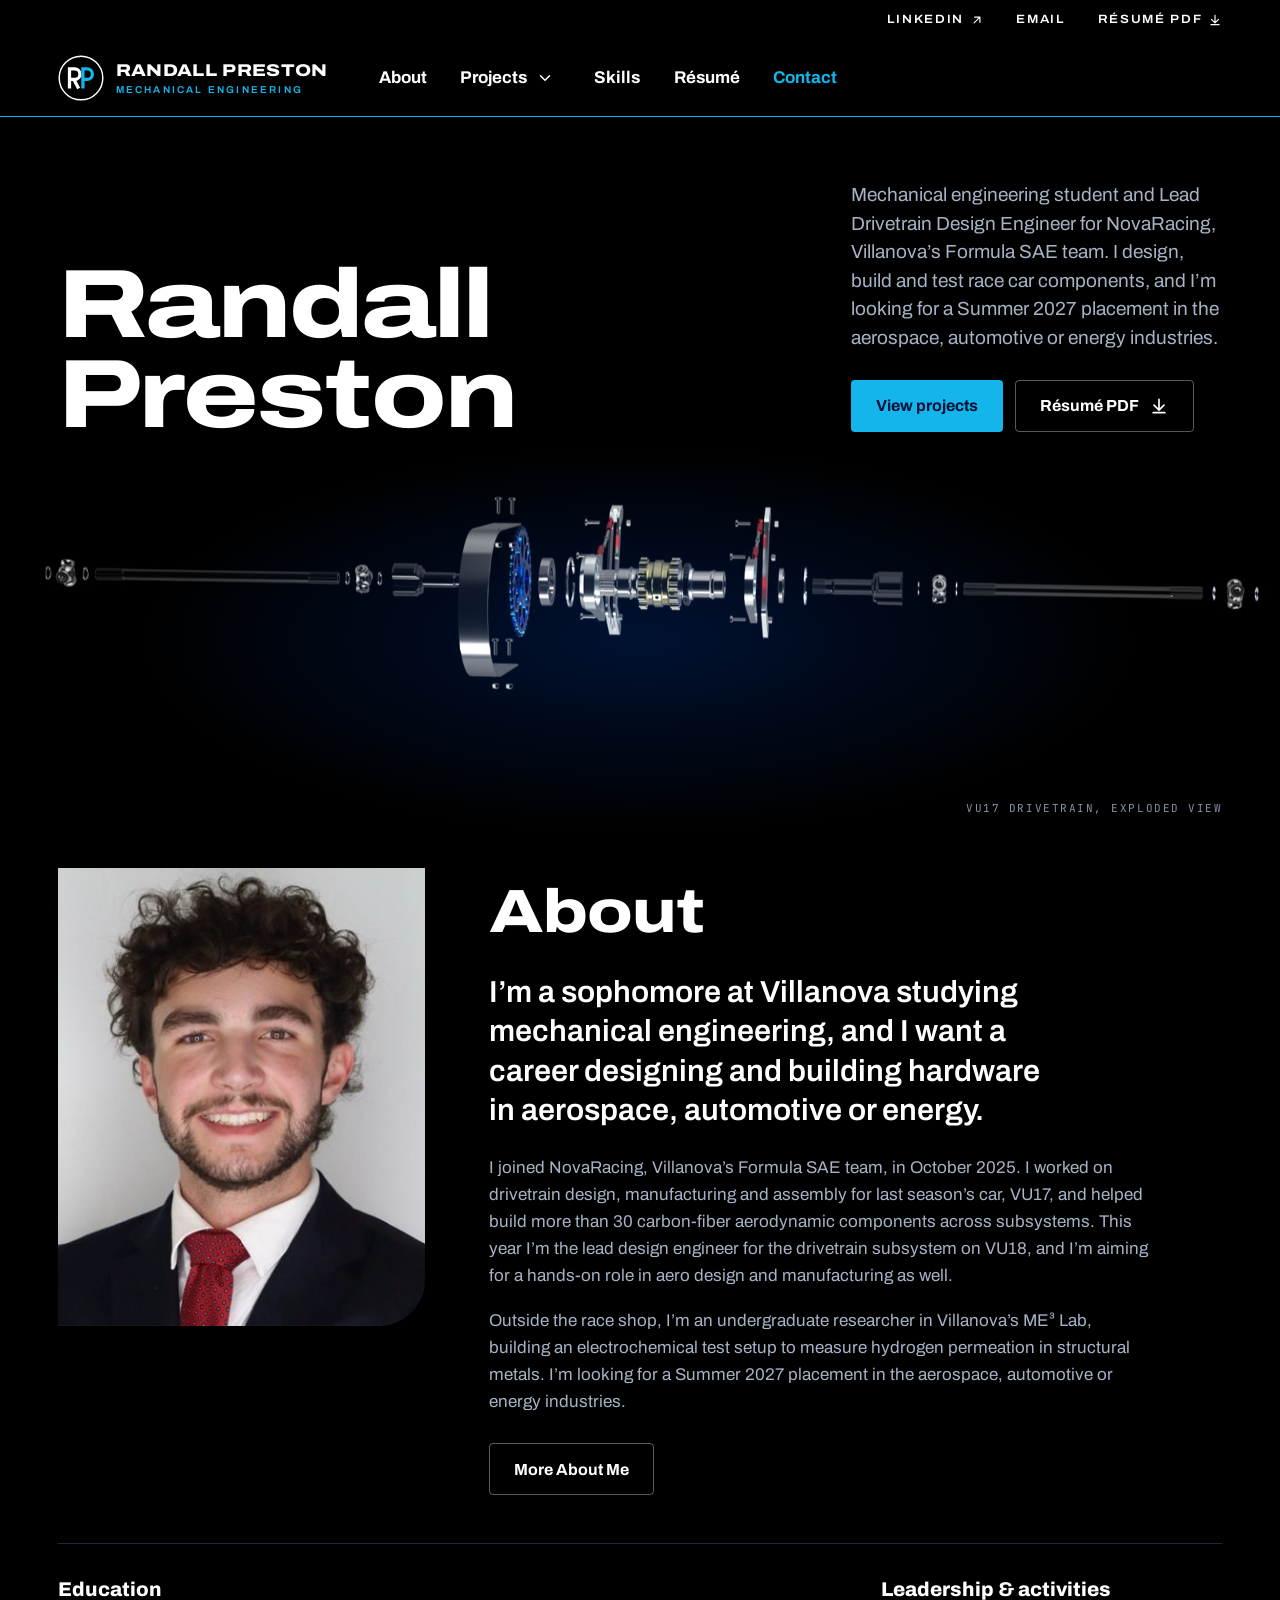
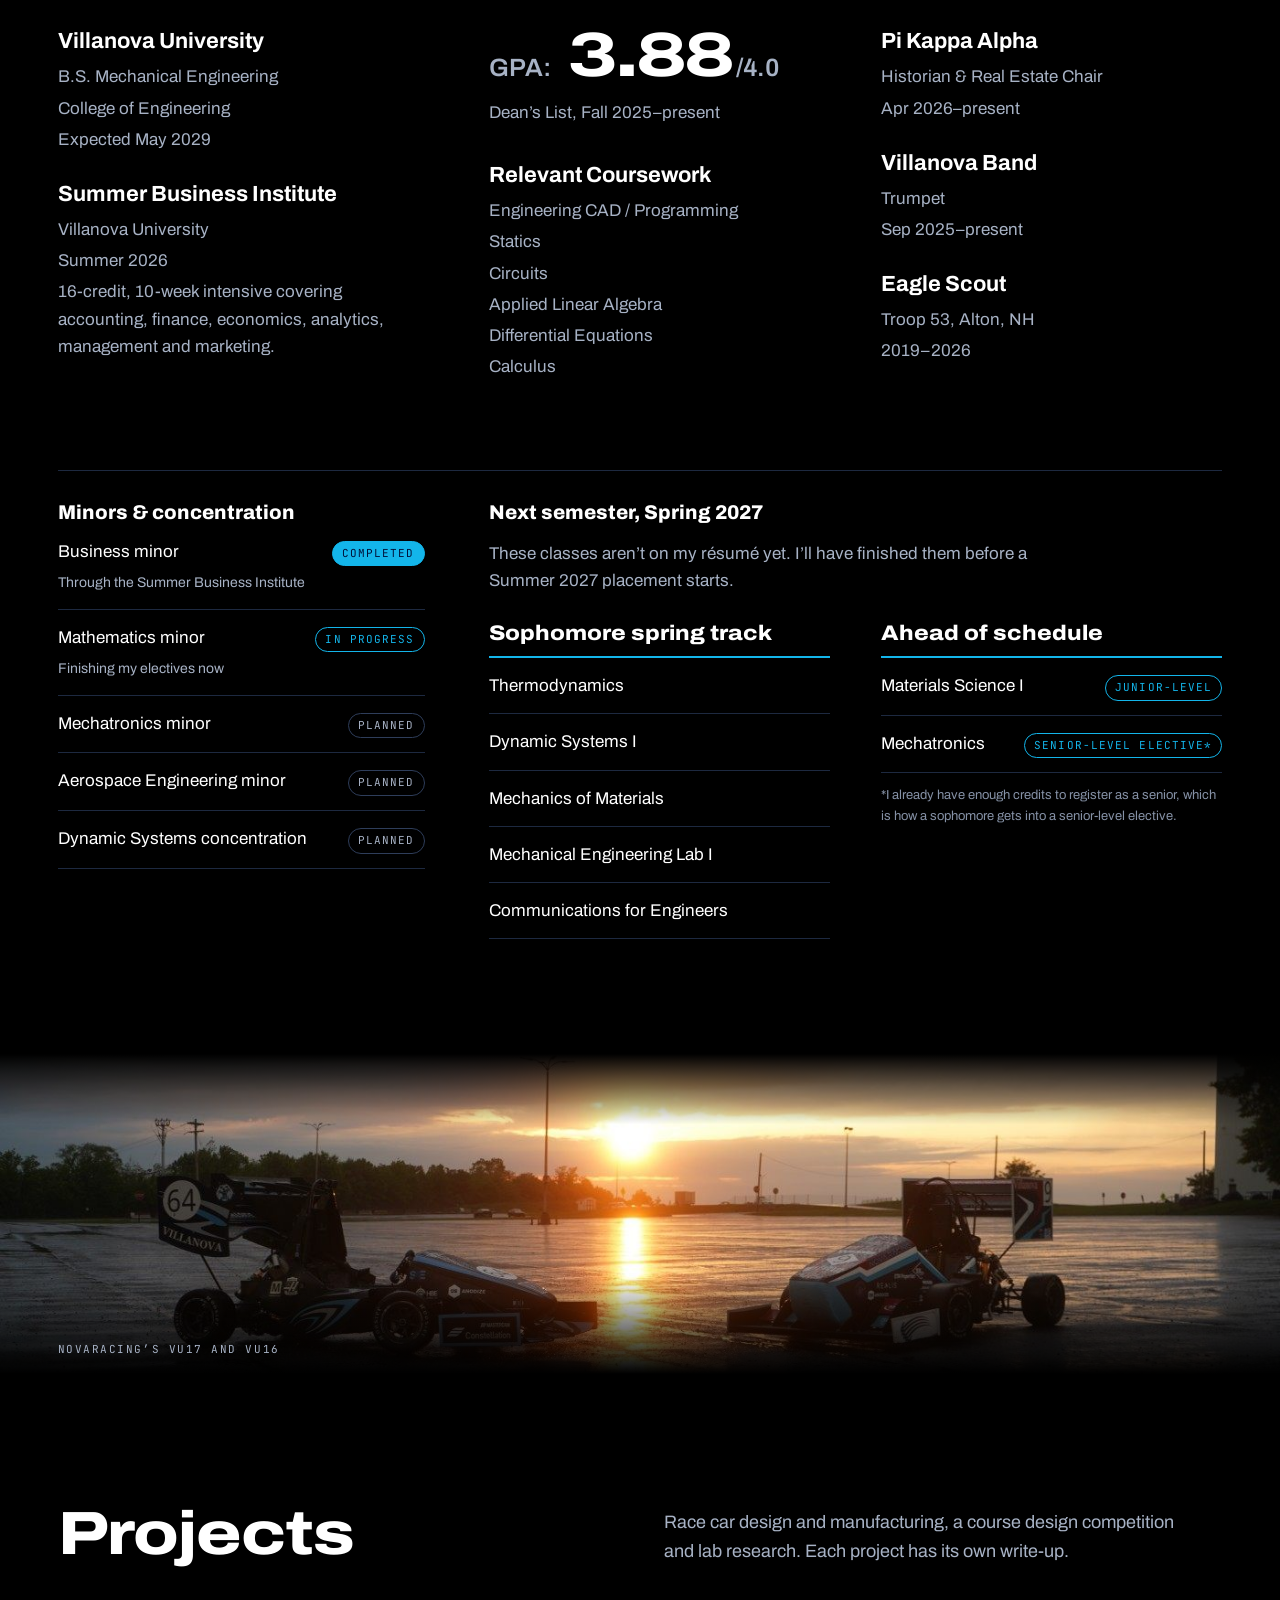
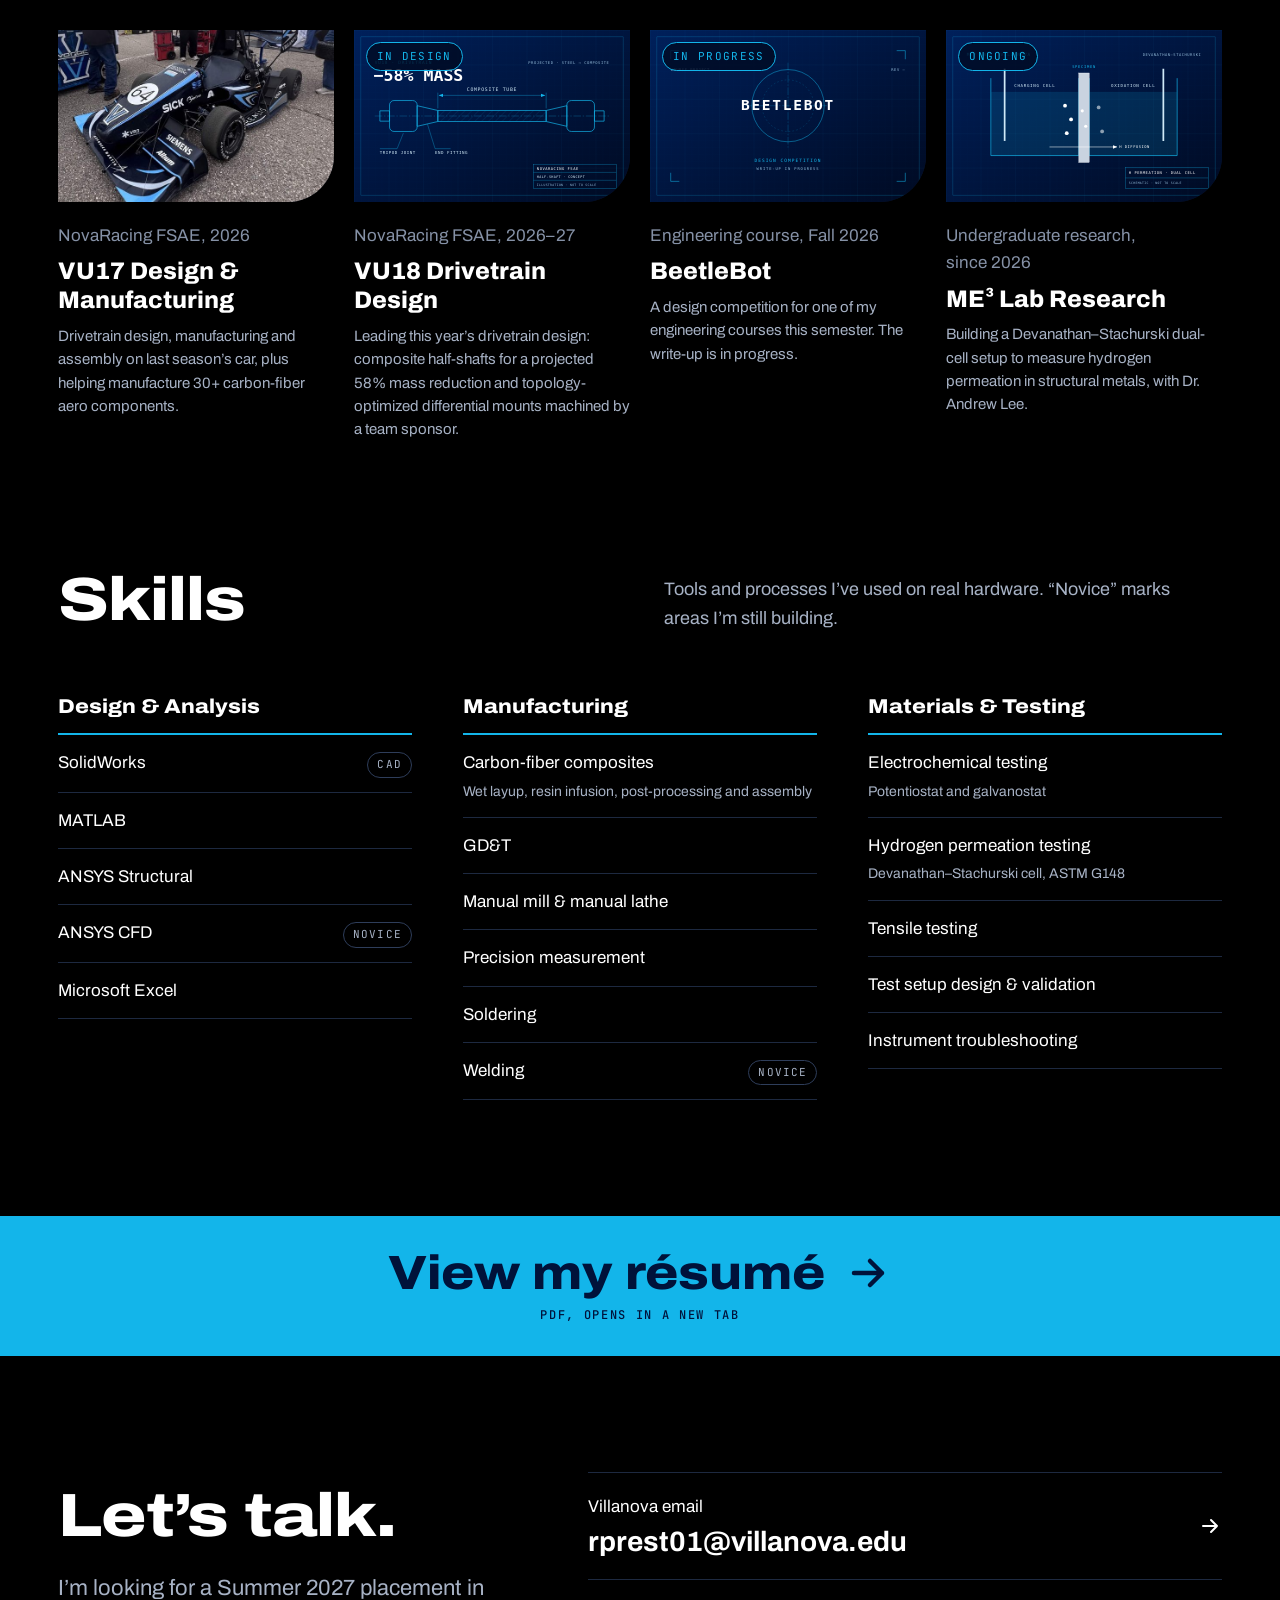
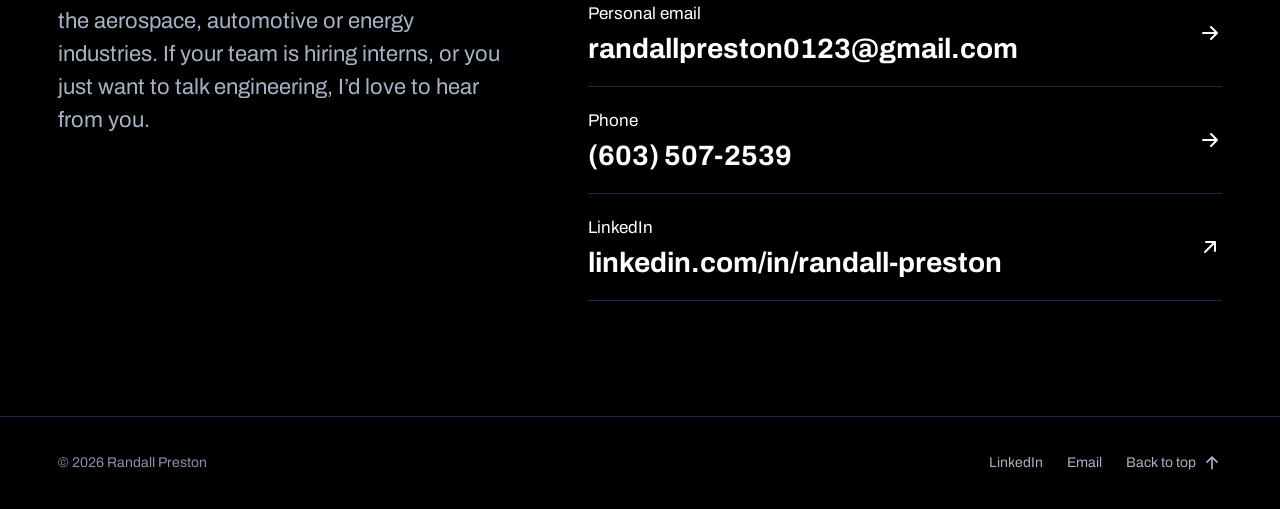
==== commit 1113ac60: "Strip template labels from the markup and cache-bust CSS and JS Every page loses the small-caps eyeb" ====
--- a/index.html
+++ b/index.html
@@ -21,9 +21,9 @@
   <link rel="preconnect" href="https://fonts.googleapis.com">
   <link rel="preconnect" href="https://fonts.gstatic.com" crossorigin>
   <link rel="stylesheet" href="https://fonts.googleapis.com/css2?family=Archivo:wdth,wght@62..125,100..900&family=JetBrains+Mono:wght@400;500&display=swap">
-  <link rel="stylesheet" href="assets/css/styles.css">
+  <link rel="stylesheet" href="assets/css/styles.css?v=20261023">
   <script>document.documentElement.classList.add('js');</script>
-  <script src="assets/js/main.js" defer></script>
+  <script src="assets/js/main.js?v=20261023" defer></script>
 
   <script type="application/ld+json">
   {
@@ -79,8 +79,8 @@
               <svg class="icon" viewBox="0 0 24 24" fill="none" stroke="currentColor" stroke-width="2" stroke-linecap="round" stroke-linejoin="round" aria-hidden="true"><path d="m6 9 6 6 6-6"/></svg>
             </button>
             <ul class="dropdown" id="projects-menu">
-              <li><a href="projects/vu17.html"><span class="dd-title">VU17 Design &amp; Manufacturing</span><span class="dd-meta">NovaRacing FSAE · 2026</span></a></li>
-              <li><a href="projects/vu18.html"><span class="dd-title">VU18 Drivetrain Design</span><span class="dd-meta">NovaRacing FSAE · In design</span></a></li>
+              <li><a href="projects/vu17.html"><span class="dd-title">VU17 Design &amp; Manufacturing</span><span class="dd-meta">NovaRacing FSAE, 2026</span></a></li>
+              <li><a href="projects/vu18.html"><span class="dd-title">VU18 Drivetrain Design</span><span class="dd-meta">NovaRacing FSAE, in design</span></a></li>
               <li><a href="projects/beetlebot.html"><span class="dd-title">BeetleBot</span><span class="dd-meta">Course design competition</span></a></li>
               <li><a href="projects/me3-lab.html"><span class="dd-title">ME³ Lab Research</span><span class="dd-meta">Hydrogen permeation</span></a></li>
             </ul>
@@ -126,12 +126,11 @@
     <!-- ===== Hero ===== -->
     <section class="hero" aria-labelledby="hero-title">
       <div class="container hero-content">
-        <p class="eyebrow">Villanova University <span class="sep" aria-hidden="true"></span> Class of 2029 <span class="sep" aria-hidden="true"></span> NovaRacing FSAE</p>
-        <h1 id="hero-title" class="display">Randall<br><span class="accent">Preston</span></h1>
+        <h1 id="hero-title" class="display">Randall<br>Preston</h1>
         <div class="hero-aside">
         <p class="lede">Mechanical engineering student and Lead Drivetrain Design Engineer for NovaRacing, Villanova’s Formula SAE team. I design, build and test race car components, and I’m looking for a Summer 2027 placement in the aerospace, automotive or energy industries.</p>
         <div class="actions">
-          <a class="btn btn-primary" href="#projects">View projects <svg class="icon i-arrow" viewBox="0 0 24 24" fill="none" stroke="currentColor" stroke-width="2" stroke-linecap="round" stroke-linejoin="round" aria-hidden="true"><path d="M5 12h14M13 6l6 6-6 6"/></svg></a>
+          <a class="btn btn-primary" href="#projects">View projects</a>
           <a class="btn btn-secondary" href="assets/Randall-Preston-Resume.pdf" target="_blank" rel="noopener">Résumé PDF <svg class="icon i-down" viewBox="0 0 24 24" fill="none" stroke="currentColor" stroke-width="2" stroke-linecap="round" stroke-linejoin="round" aria-hidden="true"><path d="M12 4v11M6 11l6 6 6-6M5 20h14"/></svg><span class="sr-only">(opens in a new tab)</span></a>
         </div>
         </div>
@@ -141,7 +140,7 @@
              srcset="assets/img/drivetrain-render-960.jpg 960w, assets/img/drivetrain-render-1600.jpg 1600w, assets/img/drivetrain-render-2400.jpg 2400w"
              sizes="100vw" width="1600" height="900" fetchpriority="high"
              alt="Exploded render of the VU17 drivetrain: half-shafts, sprocket and differential assembly">
-        <figcaption class="container fig-label">Fig. 01 — VU17 drivetrain, exploded view</figcaption>
+        <figcaption class="container fig-label">VU17 drivetrain, exploded view</figcaption>
       </figure>
     </section>
 
@@ -149,7 +148,7 @@
     <section id="about" class="section" aria-labelledby="about-title">
       <div class="container">
         <div class="about-grid">
-          <div class="portrait" data-reveal>
+          <div class="portrait">
             <img src="assets/img/headshot-800.jpg"
                  srcset="assets/img/headshot-480.jpg 480w, assets/img/headshot-800.jpg 800w"
                  sizes="(min-width: 900px) 420px, 100vw" width="800" height="800"
@@ -157,7 +156,6 @@
           </div>
 
           <div class="about-body">
-            <p class="label">01 / About</p>
             <h2 id="about-title" class="section-title">About</h2>
             <p class="lead-in">I’m a sophomore at Villanova studying mechanical engineering, and I want a career designing and building hardware in aerospace, automotive or energy.</p>
             <div class="prose">
@@ -165,31 +163,33 @@
               <p>Outside the race shop, I’m an undergraduate researcher in Villanova’s ME³ Lab, building an electrochemical test setup to measure hydrogen permeation in structural metals. I’m looking for a Summer 2027 placement in the aerospace, automotive or energy industries.</p>
             </div>
             <div class="actions about-actions">
-              <a class="btn btn-secondary" href="about.html">More About Me <svg class="icon i-arrow" viewBox="0 0 24 24" fill="none" stroke="currentColor" stroke-width="2" stroke-linecap="round" stroke-linejoin="round" aria-hidden="true"><path d="M5 12h14M13 6l6 6-6 6"/></svg></a>
+              <a class="btn btn-secondary" href="about.html">More About Me</a>
             </div>
           </div>
         </div>
 
         <div class="facts">
           <div class="facts-edu">
-            <h3 class="label label-lg">Education</h3>
+            <h3 class="subhead">Education</h3>
             <div class="edu-grid">
               <ul class="fact-list">
                 <li>
                   <span class="fact-title">Villanova University</span>
                   <span>B.S. Mechanical Engineering</span>
-                  <span>College of Engineering · <span class="nowrap">Expected May 2029</span></span>
+                  <span>College of Engineering</span>
+                  <span class="fact-date">Expected May 2029</span>
                 </li>
                 <li>
                   <span class="fact-title">Summer Business Institute</span>
-                  <span>Villanova University · <span class="nowrap">Summer 2026</span></span>
+                  <span>Villanova University</span>
+                  <span class="fact-date">Summer 2026</span>
                   <span>16-credit, 10-week intensive covering accounting, finance, economics, analytics, management and marketing.</span>
                 </li>
               </ul>
               <div>
                 <div class="gpa">
                   <p class="gpa-value"><span class="gpa-key">GPA:</span> 3.88<small>/4.0</small></p>
-                  <p class="gpa-note">Dean’s List, <span class="nowrap">Fall 2025–Present</span></p>
+                  <p class="gpa-note">Dean’s List, <span class="nowrap">Fall 2025–present</span></p>
                 </div>
                 <div class="coursework">
                   <h4 class="fact-title">Relevant Coursework</h4>
@@ -206,18 +206,18 @@
             </div>
           </div>
           <div class="facts-lead">
-            <h3 class="label label-lg">Leadership &amp; activities</h3>
+            <h3 class="subhead">Leadership &amp; activities</h3>
             <ul class="fact-list">
-              <li><span class="fact-title">Pi Kappa Alpha</span><span>Historian &amp; Real Estate Chair · <span class="nowrap">Apr 2026–Present</span></span></li>
-              <li><span class="fact-title">Villanova Band</span><span>Trumpet · <span class="nowrap">Sep 2025–Present</span></span></li>
-              <li><span class="fact-title">Eagle Scout</span><span>Troop 53, Alton, NH · <span class="nowrap">2019–2026</span></span></li>
+              <li><span class="fact-title">Pi Kappa Alpha</span><span>Historian &amp; Real Estate Chair</span><span class="fact-date">Apr 2026–present</span></li>
+              <li><span class="fact-title">Villanova Band</span><span>Trumpet</span><span class="fact-date">Sep 2025–present</span></li>
+              <li><span class="fact-title">Eagle Scout</span><span>Troop 53, Alton, NH</span><span class="fact-date">2019–2026</span></li>
             </ul>
           </div>
         </div>
 
         <div class="academics">
-          <div data-reveal style="--i:0">
-            <h3 class="label label-lg">Minors &amp; concentration</h3>
+          <div>
+            <h3 class="subhead">Minors &amp; concentration</h3>
             <ul class="spec-list">
               <li class="has-note"><span>Business minor</span><span class="tag tag-done">Completed</span><span class="sub">Through the Summer Business Institute</span></li>
               <li class="has-note"><span>Mathematics minor</span><span class="tag tag-active">In progress</span><span class="sub">Finishing my electives now</span></li>
@@ -227,8 +227,8 @@
             </ul>
           </div>
 
-          <div data-reveal style="--i:1">
-            <h3 class="label label-lg">Next semester&nbsp;· Spring&nbsp;2027</h3>
+          <div>
+            <h3 class="subhead">Next semester, Spring&nbsp;2027</h3>
             <p class="academics-intro">These classes aren’t on my résumé yet. I’ll have finished them before a Summer 2027 placement starts.</p>
             <div class="course-groups">
               <div>
@@ -261,7 +261,7 @@
            srcset="assets/img/vu16-vu17-sunset-700.jpg 700w, assets/img/vu16-vu17-sunset-1400.jpg 1400w"
            sizes="100vw" width="1400" height="350" loading="lazy" decoding="async"
            alt="Two NovaRacing Formula SAE cars on a wet lot at sunset">
-      <figcaption class="container">NovaRacing FSAE — VU17 &amp; VU16</figcaption>
+      <figcaption class="container">NovaRacing’s VU17 and VU16</figcaption>
     </figure>
 
     <!-- ===== Projects ===== -->
@@ -269,14 +269,13 @@
       <div class="container">
         <div class="section-head">
           <div>
-            <p class="label">02 / Projects</p>
             <h2 id="projects-title" class="section-title">Projects</h2>
           </div>
           <p class="section-intro">Race car design and manufacturing, a course design competition and lab research. Each project has its own write-up.</p>
         </div>
 
         <div class="card-grid card-grid--4">
-          <article class="card" data-reveal style="--i:0">
+          <article class="card">
             <div class="card-media">
               <img src="assets/img/vu17-car-640.jpg"
                    srcset="assets/img/vu17-car-640.jpg 640w, assets/img/vu17-car-1191.jpg 1191w"
@@ -284,41 +283,41 @@
                    width="640" height="569" loading="lazy" decoding="async" style="object-position: 50% 58%;"
                    alt="NovaRacing’s VU17 car, number 64, in the paddock">
             </div>
-            <p class="card-meta label">NovaRacing FSAE · 2026</p>
-            <h3 class="card-title"><a href="projects/vu17.html">VU17 Design &amp; Manufacturing<svg class="icon i-arrow" viewBox="0 0 24 24" fill="none" stroke="currentColor" stroke-width="2" stroke-linecap="round" stroke-linejoin="round" aria-hidden="true"><path d="M5 12h14M13 6l6 6-6 6"/></svg></a></h3>
+            <p class="card-meta">NovaRacing FSAE, 2026</p>
+            <h3 class="card-title"><a href="projects/vu17.html">VU17 Design &amp; Manufacturing</a></h3>
             <p class="card-text">Drivetrain design, manufacturing and assembly on last season’s car, plus helping manufacture 30+ carbon-fiber aero components.</p>
           </article>
 
-          <article class="card" data-reveal style="--i:1">
+          <article class="card">
             <div class="card-media">
               <img src="assets/img/vu18-blueprint.svg" width="1600" height="1000" loading="lazy" decoding="async"
                    alt="Concept illustration of a composite half-shaft">
               <span class="card-chip">In design</span>
             </div>
-            <p class="card-meta label">NovaRacing FSAE · 2026–27</p>
-            <h3 class="card-title"><a href="projects/vu18.html">VU18 Drivetrain Design<svg class="icon i-arrow" viewBox="0 0 24 24" fill="none" stroke="currentColor" stroke-width="2" stroke-linecap="round" stroke-linejoin="round" aria-hidden="true"><path d="M5 12h14M13 6l6 6-6 6"/></svg></a></h3>
+            <p class="card-meta">NovaRacing FSAE, 2026–27</p>
+            <h3 class="card-title"><a href="projects/vu18.html">VU18 Drivetrain Design</a></h3>
             <p class="card-text">Leading this year’s drivetrain design: composite half-shafts for a projected 58% mass reduction and topology-optimized differential mounts machined by a team sponsor.</p>
           </article>
 
-          <article class="card" data-reveal style="--i:2">
+          <article class="card">
             <div class="card-media">
               <img src="assets/img/beetlebot-blueprint.svg" width="1600" height="1000" loading="lazy" decoding="async"
                    alt="BeetleBot project placeholder graphic">
               <span class="card-chip">In progress</span>
             </div>
-            <p class="card-meta label">Engineering coursework · Fall 2026</p>
-            <h3 class="card-title"><a href="projects/beetlebot.html">BeetleBot<svg class="icon i-arrow" viewBox="0 0 24 24" fill="none" stroke="currentColor" stroke-width="2" stroke-linecap="round" stroke-linejoin="round" aria-hidden="true"><path d="M5 12h14M13 6l6 6-6 6"/></svg></a></h3>
+            <p class="card-meta">Engineering course, Fall 2026</p>
+            <h3 class="card-title"><a href="projects/beetlebot.html">BeetleBot</a></h3>
             <p class="card-text">A design competition for one of my engineering courses this semester. The write-up is in progress.</p>
           </article>
 
-          <article class="card" data-reveal style="--i:3">
+          <article class="card">
             <div class="card-media">
               <img src="assets/img/me3-cell.svg" width="1600" height="1000" loading="lazy" decoding="async"
                    alt="Schematic of a two-cell hydrogen permeation setup">
               <span class="card-chip">Ongoing</span>
             </div>
-            <p class="card-meta label">Undergraduate research · 2026–</p>
-            <h3 class="card-title"><a href="projects/me3-lab.html">ME³ Lab Research<svg class="icon i-arrow" viewBox="0 0 24 24" fill="none" stroke="currentColor" stroke-width="2" stroke-linecap="round" stroke-linejoin="round" aria-hidden="true"><path d="M5 12h14M13 6l6 6-6 6"/></svg></a></h3>
+            <p class="card-meta">Undergraduate research, since 2026</p>
+            <h3 class="card-title"><a href="projects/me3-lab.html">ME³ Lab Research</a></h3>
             <p class="card-text">Building a Devanathan–Stachurski dual-cell setup to measure hydrogen permeation in structural metals, with Dr. Andrew Lee.</p>
           </article>
         </div>
@@ -330,14 +329,13 @@
       <div class="container">
         <div class="section-head">
           <div>
-            <p class="label">03 / Skills</p>
             <h2 id="skills-title" class="section-title">Skills</h2>
           </div>
           <p class="section-intro">Tools and processes I’ve used on real hardware. “Novice” marks areas I’m still building.</p>
         </div>
 
         <div class="skills-grid">
-          <div class="skill-group" data-reveal style="--i:0">
+          <div class="skill-group">
             <h3>Design &amp; Analysis</h3>
             <ul class="spec-list">
               <li><span>SolidWorks</span><span class="tag">CAD</span></li>
@@ -347,10 +345,10 @@
               <li><span>Microsoft Excel</span></li>
             </ul>
           </div>
-          <div class="skill-group" data-reveal style="--i:1">
+          <div class="skill-group">
             <h3>Manufacturing</h3>
             <ul class="spec-list">
-              <li><span>Carbon-fiber composites<span class="sub">Wet layup · Resin infusion · Post-processing · Assembly</span></span></li>
+              <li><span>Carbon-fiber composites<span class="sub">Wet layup, resin infusion, post-processing and assembly</span></span></li>
               <li><span>GD&amp;T</span></li>
               <li><span>Manual mill &amp; manual lathe</span></li>
               <li><span>Precision measurement</span></li>
@@ -358,11 +356,11 @@
               <li><span>Welding</span><span class="tag">Novice</span></li>
             </ul>
           </div>
-          <div class="skill-group" data-reveal style="--i:2">
+          <div class="skill-group">
             <h3>Materials &amp; Testing</h3>
             <ul class="spec-list">
-              <li><span>Electrochemical testing<span class="sub">Potentiostat · Galvanostat</span></span></li>
-              <li><span>Hydrogen permeation testing<span class="sub">Devanathan-Stachurski · ASTM G148</span></span></li>
+              <li><span>Electrochemical testing<span class="sub">Potentiostat and galvanostat</span></span></li>
+              <li><span>Hydrogen permeation testing<span class="sub">Devanathan–Stachurski cell, ASTM G148</span></span></li>
               <li><span>Tensile testing</span></li>
               <li><span>Test setup design &amp; validation</span></li>
               <li><span>Instrument troubleshooting</span></li>
@@ -378,7 +376,7 @@
       <h2 id="resume-title" class="sr-only">Résumé</h2>
       <a class="resume-link" href="assets/Randall-Preston-Resume.pdf" target="_blank" rel="noopener">
         <span class="resume-link-main">View my résumé <svg class="icon" viewBox="0 0 24 24" fill="none" stroke="currentColor" stroke-width="2.25" stroke-linecap="round" stroke-linejoin="round" aria-hidden="true"><path d="M5 12h14M13 6l6 6-6 6"/></svg></span>
-        <span class="resume-link-sub">PDF · Opens in a new tab</span>
+        <span class="resume-link-sub">PDF, opens in a new tab</span>
       </a>
     </section>
 
@@ -386,35 +384,34 @@
     <section id="contact" class="section" aria-labelledby="contact-title">
       <div class="container contact-grid">
         <div>
-          <p class="label">04 / Contact</p>
           <h2 id="contact-title" class="section-title">Let’s talk.</h2>
           <p class="lede">I’m looking for a Summer 2027 placement in the aerospace, automotive or energy industries. If your team is hiring interns, or you just want to talk engineering, I’d love to hear from you.</p>
         </div>
         <ul class="contact-list">
           <li>
             <a href="mailto:rprest01@villanova.edu">
-              <span class="label">Email · Villanova</span>
+              <span class="contact-key">Villanova email</span>
               <span class="contact-value">rprest01@villanova.edu</span>
               <svg class="icon i-arrow" viewBox="0 0 24 24" fill="none" stroke="currentColor" stroke-width="2" stroke-linecap="round" stroke-linejoin="round" aria-hidden="true"><path d="M5 12h14M13 6l6 6-6 6"/></svg>
             </a>
           </li>
           <li>
             <a href="mailto:randallpreston0123@gmail.com">
-              <span class="label">Email · Personal</span>
+              <span class="contact-key">Personal email</span>
               <span class="contact-value">randallpreston0123@gmail.com</span>
               <svg class="icon i-arrow" viewBox="0 0 24 24" fill="none" stroke="currentColor" stroke-width="2" stroke-linecap="round" stroke-linejoin="round" aria-hidden="true"><path d="M5 12h14M13 6l6 6-6 6"/></svg>
             </a>
           </li>
           <li>
             <a href="tel:+16035072539">
-              <span class="label">Phone</span>
+              <span class="contact-key">Phone</span>
               <span class="contact-value">(603) 507-2539</span>
               <svg class="icon i-arrow" viewBox="0 0 24 24" fill="none" stroke="currentColor" stroke-width="2" stroke-linecap="round" stroke-linejoin="round" aria-hidden="true"><path d="M5 12h14M13 6l6 6-6 6"/></svg>
             </a>
           </li>
           <li>
             <a href="https://www.linkedin.com/in/randall-preston/" target="_blank" rel="noopener">
-              <span class="label">LinkedIn</span>
+              <span class="contact-key">LinkedIn</span>
               <span class="contact-value">linkedin.com/in/randall-preston<span class="sr-only"> (opens in a new tab)</span></span>
               <svg class="icon i-external" viewBox="0 0 24 24" fill="none" stroke="currentColor" stroke-width="2" stroke-linecap="round" stroke-linejoin="round" aria-hidden="true"><path d="M7 17 17 7M8 7h9v9"/></svg>
             </a>
@@ -426,7 +423,7 @@
 
   <footer class="site-footer">
     <div class="container footer-inner">
-      <p>© <span data-year>2026</span> Randall Preston · Villanova University</p>
+      <p>© <span data-year>2026</span> Randall Preston</p>
       <div class="footer-links">
         <a href="https://www.linkedin.com/in/randall-preston/" target="_blank" rel="noopener">LinkedIn<span class="sr-only"> (opens in a new tab)</span></a>
         <a href="mailto:rprest01@villanova.edu">Email</a>
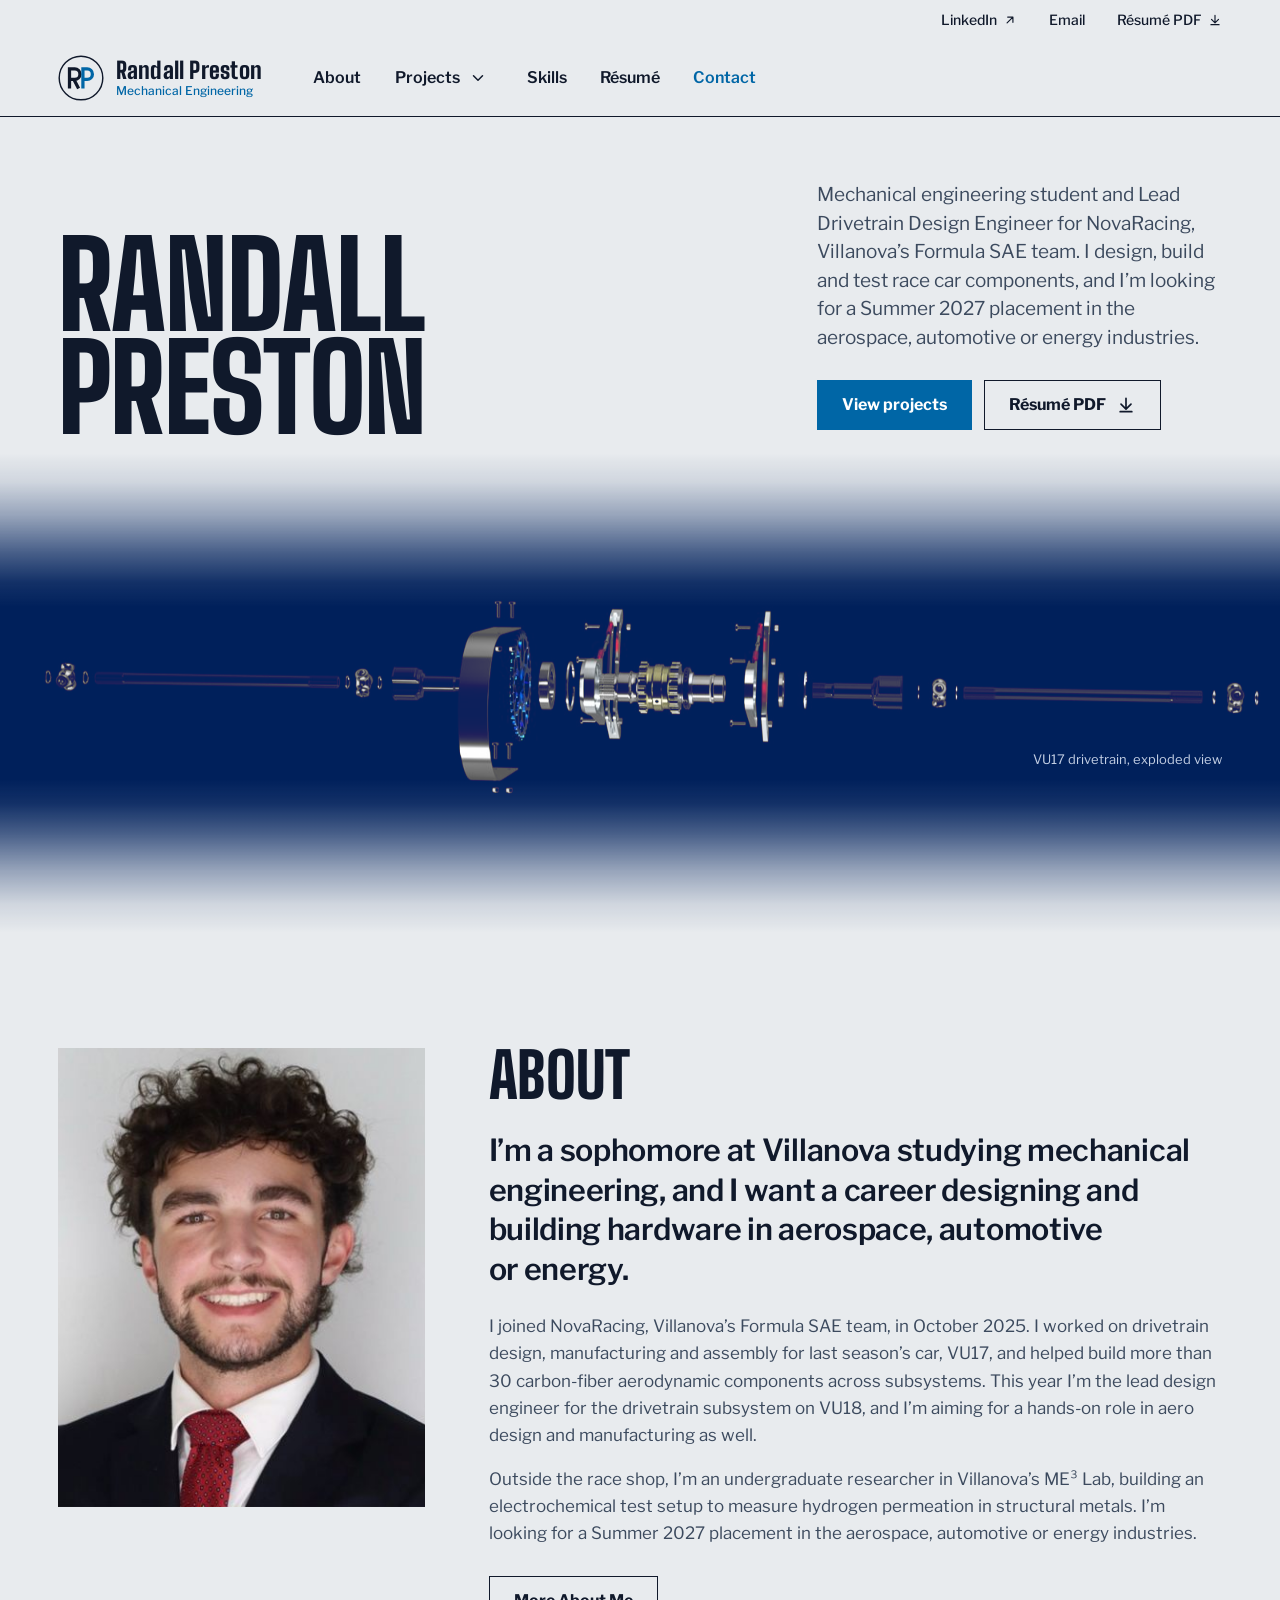
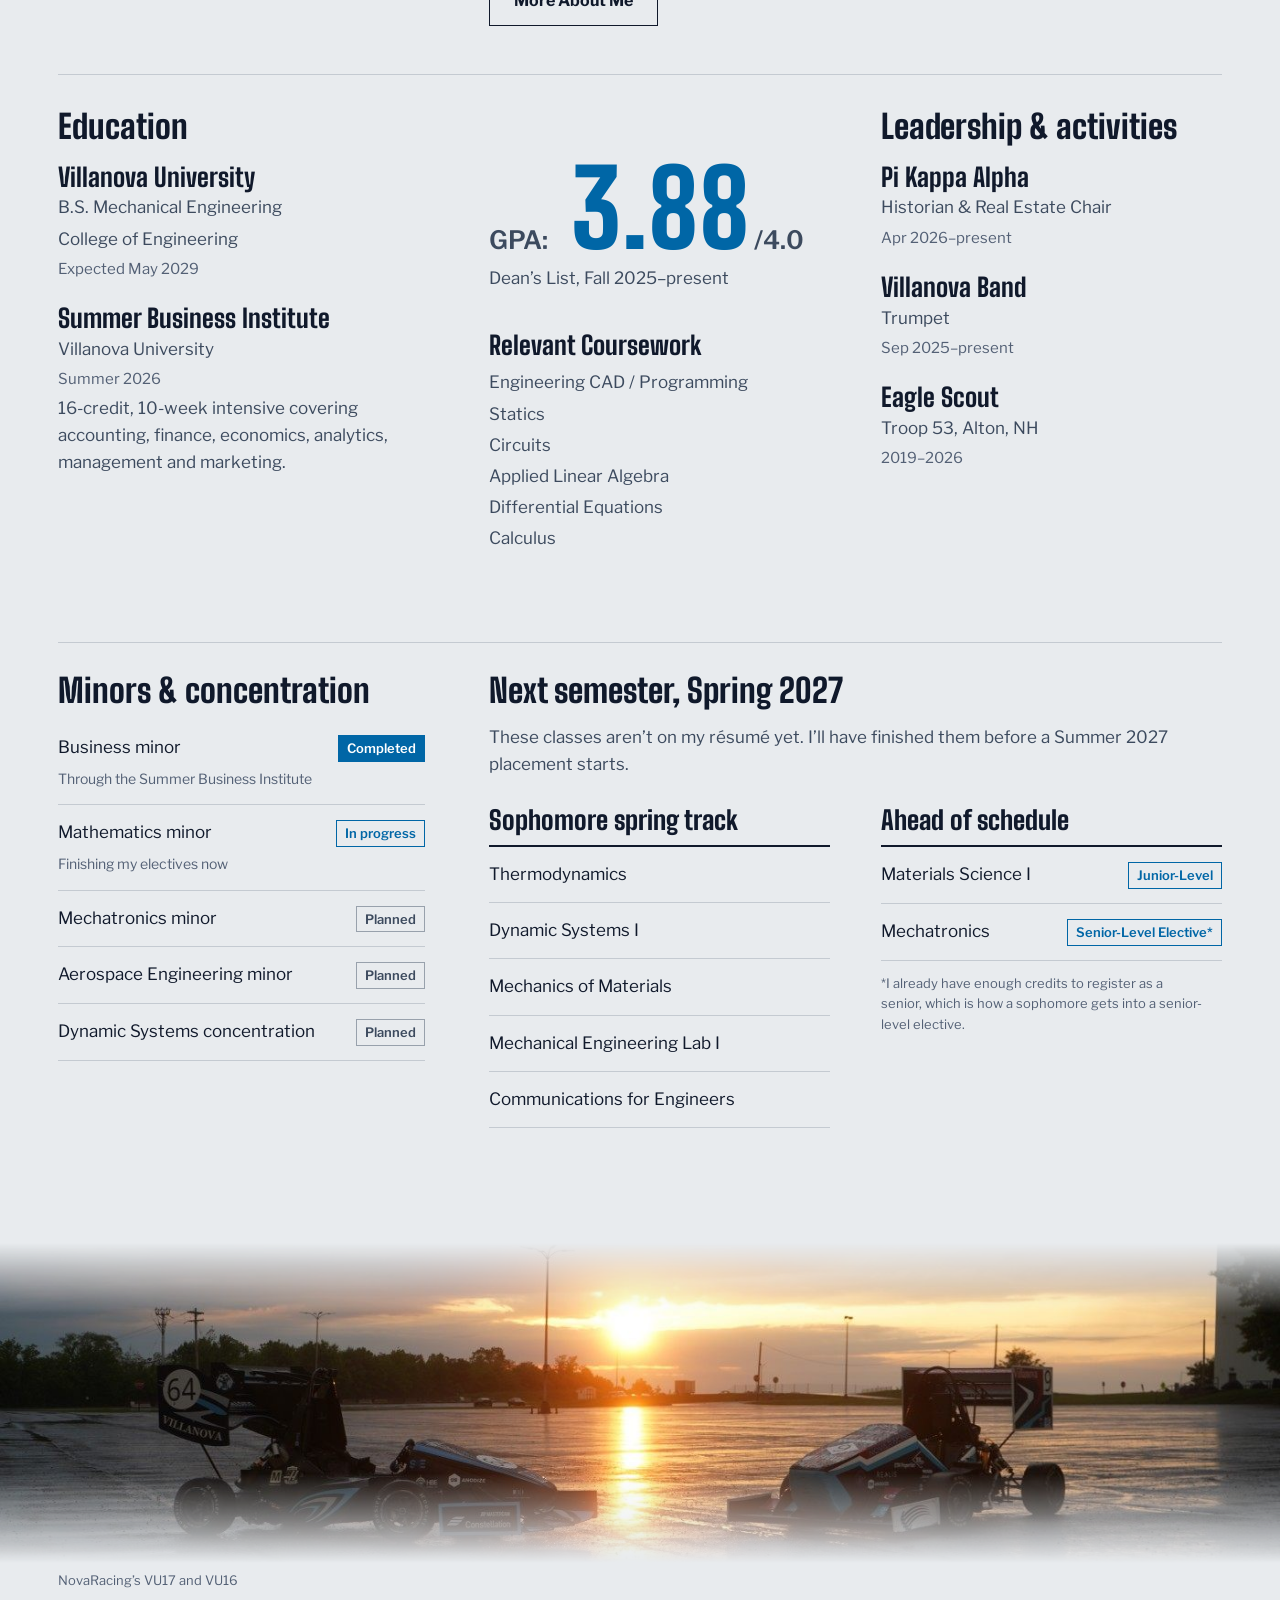
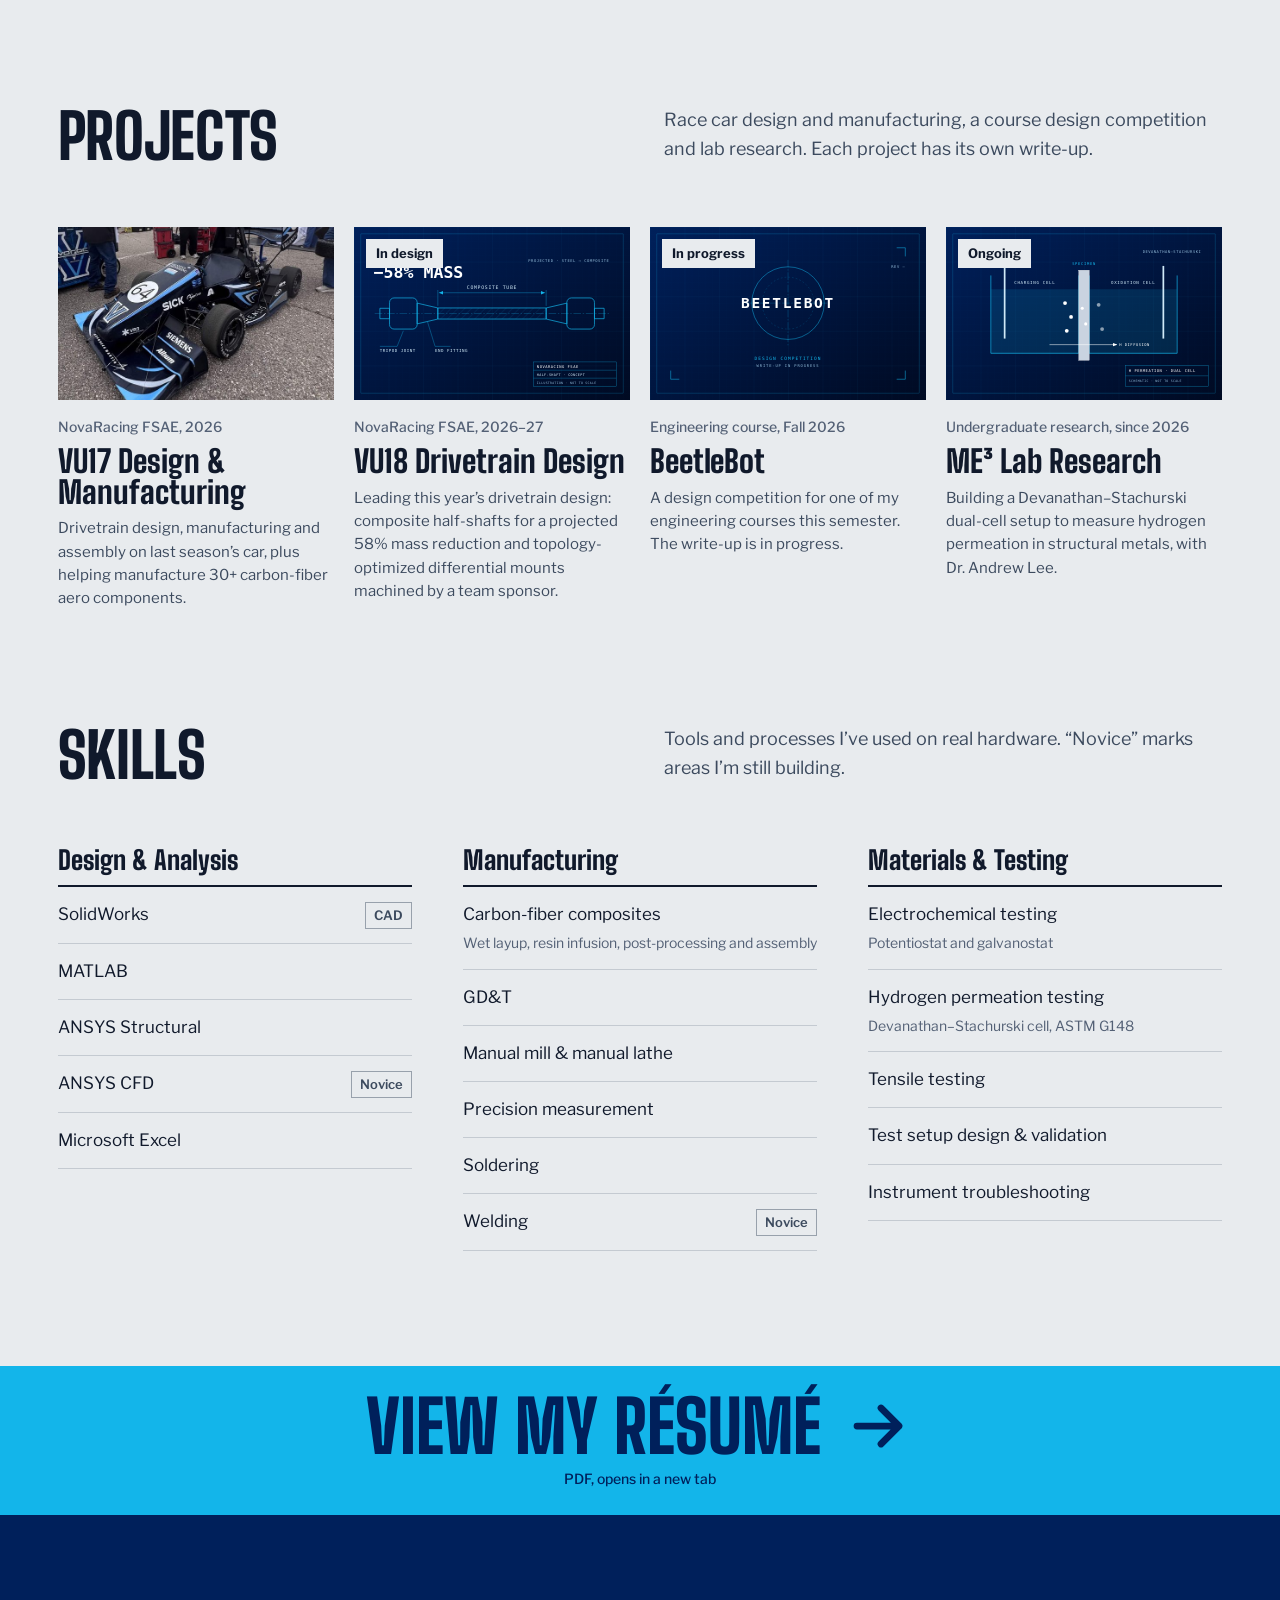
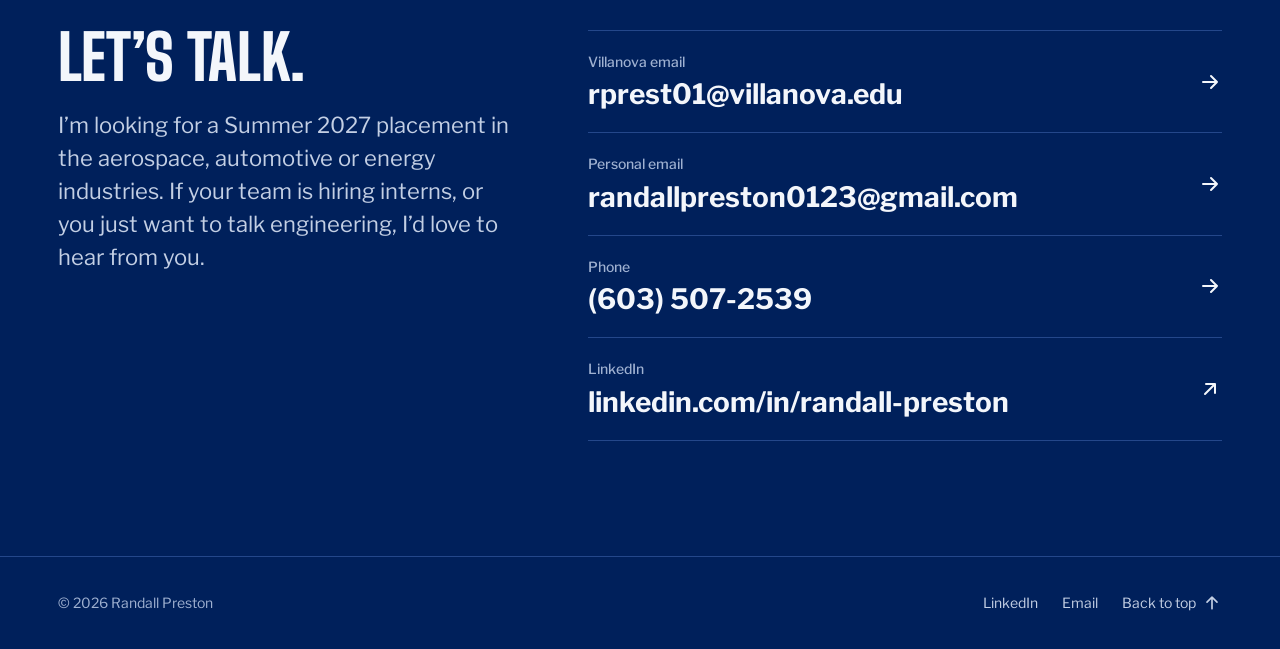
==== commit 9bb3aca4: "Restyle the site: aluminum gray, Villanova navy and blue, new type - Big Shoulders for headings and " ====
--- a/index.html
+++ b/index.html
@@ -5,8 +5,8 @@
   <meta name="viewport" content="width=device-width, initial-scale=1">
   <title>Randall Preston — Mechanical Engineering Portfolio</title>
   <meta name="description" content="Randall Preston is a mechanical engineering student at Villanova University and Lead Drivetrain Design Engineer for NovaRacing FSAE, seeking a Summer 2027 placement in an engineering role.">
-  <meta name="theme-color" content="#000000">
-  <meta name="color-scheme" content="dark">
+  <meta name="theme-color" content="#e8ebee">
+  <meta name="color-scheme" content="light">
   <link rel="icon" href="assets/img/favicon.svg" type="image/svg+xml">
   <link rel="canonical" href="https://randallpreston.github.io/">
 
@@ -20,7 +20,7 @@
 
   <link rel="preconnect" href="https://fonts.googleapis.com">
   <link rel="preconnect" href="https://fonts.gstatic.com" crossorigin>
-  <link rel="stylesheet" href="https://fonts.googleapis.com/css2?family=Archivo:wdth,wght@62..125,100..900&family=JetBrains+Mono:wght@400;500&display=swap">
+  <link rel="stylesheet" href="https://fonts.googleapis.com/css2?family=Big+Shoulders:opsz,wght@10..72,100..900&family=Libre+Franklin:ital,wght@0,100..900;1,400&display=swap">
   <link rel="stylesheet" href="assets/css/styles.css?v=20261023">
   <script>document.documentElement.classList.add('js');</script>
   <script src="assets/js/main.js?v=20261023" defer></script>
@@ -57,10 +57,10 @@
     <div class="container header-inner">
       <a class="brand" href="index.html" aria-label="Randall Preston, home">
         <svg class="brand-mark" viewBox="0 0 48 48" aria-hidden="true">
-          <circle cx="24" cy="24" r="22.75" fill="none" stroke="#fff" stroke-width="1.5"/>
+          <circle cx="24" cy="24" r="22.75" fill="none" stroke="currentColor" stroke-width="1.5"/>
           <g fill="none" stroke-width="3.4">
-            <path d="M12 35V14.6h5.5a5.4 5.4 0 0 1 0 10.8H12M16.5 25.4l5 9.6" stroke="#fff"/>
-            <path d="M26 35V14.6h4.5a5.4 5.4 0 0 1 0 10.8H26" stroke="#13B5EA"/>
+            <path d="M12 35V14.6h5.5a5.4 5.4 0 0 1 0 10.8H12M16.5 25.4l5 9.6" stroke="currentColor"/>
+            <path d="M26 35V14.6h4.5a5.4 5.4 0 0 1 0 10.8H26" style="stroke: var(--brand-accent, #13B5EA)"/>
           </g>
         </svg>
         <span class="brand-text" aria-hidden="true">
@@ -381,7 +381,7 @@
     </section>
 
     <!-- ===== Contact ===== -->
-    <section id="contact" class="section" aria-labelledby="contact-title">
+    <section id="contact" class="section section--navy" aria-labelledby="contact-title">
       <div class="container contact-grid">
         <div>
           <h2 id="contact-title" class="section-title">Let’s talk.</h2>
--- a/assets/css/styles.css
+++ b/assets/css/styles.css
@@ -5,33 +5,41 @@
 
 /* ---------- Tokens ---------- */
 :root {
-  /* Color: Villanova navy + light blue on OLED black */
-  --c-bg: #000000;
-  --c-surface: #0a111f;
-  --c-surface-2: #101a2d;
-  --c-border: #1d2940;
-  --c-border-strong: #2e3d5a;
+  /* Color: bead-blasted aluminum with navy-black ink, in Villanova's colors.
+     Villanova blue is too light for text on aluminum, so text accents use a
+     deepened blue and the true blue appears as fills on light and as text on navy. */
   --c-navy: #00205b;
-  --c-navy-deep: #00123a;
-  --c-accent: #13b5ea;
-  --c-accent-hover: #5ccdf3;
-  --c-on-accent: #00123a;
-  --c-text: #ffffff;
-  --c-text-muted: #a7b2c5;
-  --c-text-subtle: #8591a6;
-  --c-focus: #13b5ea;
-
-  /* Type */
-  --font-sans: "Archivo", "Segoe UI", system-ui, -apple-system, "Helvetica Neue", Arial, sans-serif;
-  --font-mono: "JetBrains Mono", ui-monospace, "SFMono-Regular", Consolas, Menlo, monospace;
-  --fs-display: clamp(2.75rem, 1.1rem + 6.2vw, 6.75rem);
-  --fs-h1: clamp(2.25rem, 1.4rem + 3vw, 4.25rem);
-  --fs-h2: clamp(2rem, 1.25rem + 3.2vw, 4rem);
-  --fs-h3: clamp(1.25rem, 1.1rem + 0.6vw, 1.5rem);
+  --c-vu-blue: #13b5ea;
+  --c-bg: #e8ebee;
+  --c-surface: #f4f5f7;
+  --c-surface-2: #dde1e5;
+  --c-border: #c4cad1;
+  --c-border-strong: #98a1ac;
+  --c-accent: #0066a6;
+  --c-accent-hover: var(--c-navy);
+  --c-on-accent: #ffffff;
+  --c-text: #10192b;
+  --c-text-muted: #3c4a5e;
+  --c-text-subtle: #536075;
+  --c-focus: var(--c-navy);
+  /* Navy band behind the drivetrain renders, fading into the page at top and bottom.
+     Eased stops keep the fade from showing an edge where it reaches full navy. */
+  --navy-band: linear-gradient(
+    rgba(0, 32, 91, 0), rgba(0, 32, 91, 0.1) 6%, rgba(0, 32, 91, 0.35) 13%, rgba(0, 32, 91, 0.7) 21%,
+    rgba(0, 32, 91, 0.92) 27%, #00205b 32%, #00205b 68%, rgba(0, 32, 91, 0.92) 73%,
+    rgba(0, 32, 91, 0.7) 79%, rgba(0, 32, 91, 0.35) 87%, rgba(0, 32, 91, 0.1) 94%, rgba(0, 32, 91, 0));
+
+  /* Type: Big Shoulders (condensed, industrial) for display, Libre Franklin (Franklin Gothic) for text */
+  --font-display: "Big Shoulders", "Arial Narrow", "Segoe UI", system-ui, sans-serif;
+  --font-sans: "Libre Franklin", "Franklin Gothic Medium", "Segoe UI", system-ui, -apple-system, Arial, sans-serif;
+  --fs-display: clamp(3rem, 14vw, 7.5rem);
+  --fs-h1: clamp(2.75rem, 1.5rem + 4.4vw, 5.5rem);
+  --fs-h2: clamp(2.5rem, 1.5rem + 3vw, 4.5rem);
+  --fs-h3: clamp(1.625rem, 1.3rem + 0.8vw, 2rem);
   --fs-lede: clamp(1.125rem, 1rem + 0.5vw, 1.375rem);
   --fs-body: 1.0625rem;
   --fs-small: 0.9375rem;
-  --fs-label: 0.75rem;
+  --fs-label: 0.875rem;
 
   /* Space (4pt rhythm) */
   --section-y: clamp(64px, 9vw, 128px);
@@ -40,10 +48,6 @@
   --col-gap: clamp(40px, 5vw, 96px);    /* home About: portrait column to text column */
   --col-gap-sm: clamp(32px, 4vw, 64px); /* side-by-side lists */
 
-  /* Shape: the single rounded corner borrowed from the reference cards */
-  --radius-feature: clamp(28px, 3.6vw, 64px);
-  --radius-feature-sm: 24px;
-
   /* Motion */
   --ease-out: cubic-bezier(0.22, 1, 0.36, 1);
   --dur-1: 150ms;
@@ -62,6 +66,30 @@
   :root { --header-h: 76px; }
 }
 
+/* Navy plates: the home hero, renders, diagrams, contact, footer and the photo viewer */
+.section--navy,
+.site-footer,
+.diagram,
+.lightbox {
+  --c-bg: var(--c-navy);
+  --c-surface: #0a2c6e;
+  --c-surface-2: #13377c;
+  --c-border: #24478a;
+  --c-border-strong: #4a6aa6;
+  --c-accent: var(--c-vu-blue);
+  --c-accent-hover: #5fd0f5;
+  --c-on-accent: var(--c-navy);
+  --c-text: #f3f6fb;
+  --c-text-muted: #c3cfe4;
+  --c-text-subtle: #9fb1d1;
+  --c-focus: var(--c-vu-blue);
+}
+
+.section--navy {
+  background: var(--c-bg);
+  color: var(--c-text);
+}
+
 /* ---------- Base ---------- */
 *,
 *::before,
@@ -73,7 +101,9 @@
   scroll-behavior: smooth;
   scroll-padding-top: calc(var(--header-h) + 24px);
   background: var(--c-bg);
-  color-scheme: dark;
+  color-scheme: light;
+  scrollbar-color: var(--c-border-strong) var(--c-bg);
+  accent-color: var(--c-accent);
 }
 
 body {
@@ -84,8 +114,7 @@
   font-size: var(--fs-body);
   font-weight: 400;
   line-height: 1.6;
-  -webkit-font-smoothing: antialiased;
-  -moz-osx-font-smoothing: grayscale;
+  caret-color: var(--c-accent);
 }
 
 body.menu-open { overflow: hidden; }
@@ -102,8 +131,9 @@
 
 h1, h2, h3, h4 {
   margin: 0;
+  font-family: var(--font-display);
   font-weight: 800;
-  line-height: 1.05;
+  line-height: 1;
   text-wrap: balance;
 }
 
@@ -155,31 +185,20 @@
 .icon { width: 20px; height: 20px; flex-shrink: 0; }
 
 /* ---------- Shared type ---------- */
-.label,
-.eyebrow {
-  font-family: var(--font-mono);
+/* Small text that names what follows it (Step 01, Next project) */
+.label {
   font-size: var(--fs-label);
-  font-weight: 500;
-  letter-spacing: 0.14em;
+  font-weight: 600;
   line-height: 1.5;
-  text-transform: uppercase;
-  color: var(--c-accent);
-}
-
-/* Bigger blue headings in the home About section (Education, Leadership, Minors, Next semester) */
-.label-lg { font-size: clamp(1.125rem, 0.35rem + 1.15vw, 1.5rem); letter-spacing: 0.08em; line-height: 1.3; text-wrap: balance; }
-
-.eyebrow {
-  display: flex;
-  flex-wrap: wrap;
-  align-items: center;
-  gap: 6px 14px;
-}
-
-.eyebrow .sep {
-  width: 4px; height: 4px;
-  border-radius: 50%;
-  background: var(--c-text-subtle);
+  color: var(--c-text-subtle);
+}
+
+/* Headings inside a section: Education, Leadership, My role, Processes */
+.subhead {
+  font-size: clamp(1.625rem, 1.1rem + 1.2vw, 2.25rem);
+  font-weight: 800;
+  line-height: 1;
+  color: var(--c-text);
 }
 
 .lede {
@@ -188,21 +207,6 @@
   color: var(--c-text-muted);
 }
 
-.status {
-  display: inline-flex;
-  align-items: center;
-  gap: 8px;
-  padding: 4px 10px;
-  border: 1px solid var(--c-accent);
-  border-radius: 999px;
-  color: var(--c-accent);
-}
-.status::before {
-  content: "";
-  width: 6px; height: 6px;
-  border-radius: 50%;
-  background: currentColor;
-}
 
 /* ---------- Utility bar (top row, scrolls away) ---------- */
 .utility-bar { display: none; }
@@ -225,11 +229,8 @@
   align-items: center;
   gap: 6px;
   min-height: 32px;
-  font-size: 0.75rem;
-  font-weight: 600;
-  font-stretch: 110%;
-  letter-spacing: 0.14em;
-  text-transform: uppercase;
+  font-size: 0.875rem;
+  font-weight: 500;
   text-decoration: none;
 }
 .utility-nav a:hover { color: var(--c-accent); }
@@ -241,7 +242,7 @@
   top: 0;
   z-index: var(--z-header);
   background: var(--c-bg);
-  border-bottom: 1px solid var(--c-accent);
+  border-bottom: 1px solid var(--c-text);
 }
 
 .header-inner {
@@ -259,30 +260,27 @@
   text-decoration: none;
 }
 
-.brand-mark { width: 40px; height: 40px; }
+.brand-mark { width: 40px; height: 40px; color: var(--c-text); --brand-accent: var(--c-accent); }
 
 .brand-text { display: flex; flex-direction: column; line-height: 1; }
 
 .brand-name {
-  font-size: 1rem;
+  font-family: var(--font-display);
+  font-size: 1.3125rem;
   font-weight: 800;
-  font-stretch: 118%;
-  letter-spacing: 0.02em;
-  text-transform: uppercase;
+  letter-spacing: 0.01em;
 }
 
 .brand-sub {
-  margin-top: 6px;
-  font-size: 0.625rem;
-  font-weight: 600;
-  letter-spacing: 0.22em;
-  text-transform: uppercase;
+  margin-top: 3px;
+  font-size: 0.75rem;
+  font-weight: 500;
   color: var(--c-accent);
 }
 
 @media (min-width: 1024px) {
   .brand-mark { width: 46px; height: 46px; }
-  .brand-name { font-size: 1.0625rem; }
+  .brand-name { font-size: 1.4375rem; }
 }
 
 .primary-nav { display: none; }
@@ -301,8 +299,8 @@
   display: inline-flex;
   align-items: center;
   min-height: 44px;
-  font-size: 1.0625rem;
-  font-weight: 700;
+  font-size: 1rem;
+  font-weight: 600;
   text-decoration: none;
 }
 
@@ -325,7 +323,6 @@
   height: 32px;
   padding: 0;
   border: 0;
-  border-radius: 4px;
   background: none;
   cursor: pointer;
 }
@@ -343,8 +340,8 @@
   min-width: 320px;
   padding: 8px;
   background: var(--c-surface);
-  border: 1px solid var(--c-border);
-  border-top: 2px solid var(--c-accent);
+  border: 1px solid var(--c-border-strong);
+  border-top: 2px solid var(--c-text);
   opacity: 0;
   visibility: hidden;
   transform: translateY(-6px);
@@ -372,14 +369,13 @@
   display: grid;
   gap: 2px;
   padding: 12px 14px;
-  border-radius: 4px;
   text-decoration: none;
 }
 .dropdown a:hover { background: var(--c-surface-2); }
 .dropdown a:hover .dd-title,
 .dropdown a[aria-current="page"] .dd-title { color: var(--c-accent); }
 .dd-title { font-weight: 700; font-size: 0.9375rem; transition: color var(--dur-1) ease-out; }
-.dd-meta { font-family: var(--font-mono); font-size: 0.6875rem; letter-spacing: 0.1em; text-transform: uppercase; color: var(--c-text-subtle); }
+.dd-meta { font-size: 0.8125rem; color: var(--c-text-subtle); }
 
 /* Mobile menu */
 .menu-toggle {
@@ -389,8 +385,7 @@
   height: 48px;
   margin-left: auto;
   padding: 0;
-  border: 1px solid var(--c-border-strong);
-  border-radius: 4px;
+  border: 1px solid var(--c-text);
   background: none;
   cursor: pointer;
 }
@@ -443,9 +438,9 @@
   gap: 16px;
   min-height: 60px;
   border-bottom: 1px solid var(--c-border);
-  font-size: 1.5rem;
+  font-family: var(--font-display);
+  font-size: 2rem;
   font-weight: 800;
-  font-stretch: 112%;
   text-decoration: none;
 }
 .mobile-menu a:hover { color: var(--c-accent); }
@@ -453,9 +448,9 @@
 .mobile-menu .mobile-sub a {
   min-height: 52px;
   padding-left: 16px;
+  font-family: var(--font-sans);
   font-size: 1.0625rem;
-  font-weight: 600;
-  font-stretch: 100%;
+  font-weight: 500;
   color: var(--c-text-muted);
 }
 .mobile-menu a[aria-current="page"] { color: var(--c-accent); }
@@ -469,12 +464,9 @@
 .mobile-menu .mobile-utility a {
   min-height: 44px;
   border: 0;
-  font-family: var(--font-mono);
-  font-size: 0.8125rem;
-  font-weight: 500;
-  font-stretch: 100%;
-  letter-spacing: 0.12em;
-  text-transform: uppercase;
+  font-family: var(--font-sans);
+  font-size: 0.9375rem;
+  font-weight: 600;
   color: var(--c-accent);
 }
 
@@ -524,9 +516,8 @@
   min-width: 240px;
   min-height: 52px;
   padding: 0 18px;
-  background: var(--c-surface-2);
-  border: 1px solid var(--c-border);
-  border-radius: 4px;
+  background: var(--c-surface);
+  border: 1px solid var(--c-border-strong);
   color: var(--c-text-muted);
   font-size: 1.0625rem;
   text-decoration: none;
@@ -543,10 +534,9 @@
   align-items: center;
   justify-content: center;
   gap: 10px;
-  min-height: 52px;
+  min-height: 50px;
   padding: 0 24px;
   border: 1px solid transparent;
-  border-radius: 4px;
   font-size: 1rem;
   font-weight: 700;
   text-decoration: none;
@@ -565,7 +555,7 @@
 .btn-primary { background: var(--c-accent); color: var(--c-on-accent); }
 .btn-primary:hover { background: var(--c-accent-hover); }
 
-.btn-secondary { border-color: rgba(255, 255, 255, 0.35); color: var(--c-text); }
+.btn-secondary { border-color: var(--c-text); color: var(--c-text); }
 .btn-secondary:hover { border-color: var(--c-accent); color: var(--c-accent); }
 
 .actions { display: flex; flex-wrap: wrap; gap: 12px; }
@@ -589,10 +579,10 @@
 }
 
 .section-title {
-  margin-top: 12px;
   font-size: var(--fs-h2);
-  font-stretch: 120%;
-  letter-spacing: -0.015em;
+  line-height: 0.88;
+  letter-spacing: -0.005em;
+  text-transform: uppercase;
 }
 
 .section-intro {
@@ -602,78 +592,67 @@
 }
 
 /* ---------- Home: hero ---------- */
-.hero {
-  position: relative;
-  padding-top: clamp(40px, 5vw, 88px);
-  overflow: hidden;
-}
-
-.hero::before {
-  content: "";
-  position: absolute;
-  inset: auto 0 0 0;
-  height: 70%;
-  background: radial-gradient(55% 55% at 50% 62%, rgba(0, 32, 91, 0.55), transparent 70%);
-  pointer-events: none;
-}
-
-.hero-content { position: relative; z-index: 1; }
+/* The name on aluminum, then the drivetrain in a navy band whose top and bottom
+   edges fade into the page; the render's black background screens into the navy */
+.hero { padding-top: clamp(32px, 5vw, 80px); }
 
 .display {
-  margin-top: 20px;
   font-size: var(--fs-display);
-  font-stretch: 125%;
   font-weight: 800;
-  line-height: 0.92;
-  letter-spacing: -0.02em;
-}
-.display .accent { color: var(--c-accent); }
-
-.hero .lede { max-width: 44ch; margin-top: 28px; }
-.hero .actions { margin-top: 36px; }
+  line-height: 0.86;
+  letter-spacing: -0.01em;
+  text-transform: uppercase;
+}
+
+.hero .lede { max-width: 40ch; margin-top: 28px; }
+.hero .actions { margin-top: 32px; }
 
 @media (min-width: 1200px) {
   .hero-content {
     display: grid;
-    grid-template-columns: minmax(0, 8fr) minmax(0, 4fr);
+    grid-template-columns: minmax(0, 7fr) minmax(0, 4fr);
     column-gap: clamp(40px, 4vw, 72px);
     align-items: end;
   }
-  .hero-content .eyebrow { grid-column: 1 / -1; }
-  .hero-aside { padding-bottom: 0.4em; }
+  .hero-aside { padding-bottom: 0.6em; }
   .hero .lede { margin-top: 0; font-size: 1.1875rem; }
   .hero .actions { margin-top: 28px; }
 }
 
-.hero + .section { padding-top: clamp(24px, 3vw, 48px); }
-
 .hero-figure {
   position: relative;
-  margin-top: -48px;
-  aspect-ratio: 1 / 1;
+  margin-top: clamp(0px, 1vw, 16px);
+  aspect-ratio: 4 / 3;
+}
+
+.hero-figure::before {
+  content: "";
+  position: absolute;
+  inset: 0;
+  background: var(--navy-band);
 }
 
 .hero-figure img {
+  position: relative;
+  z-index: 1;
   width: 100%;
   height: 100%;
   object-fit: cover;
   object-position: 50% 51%;
-  mix-blend-mode: screen; /* keeps the render's black background seamless with the page */
+  mix-blend-mode: lighten; /* the render's black background takes on the band behind it */
 }
 
 @media (min-width: 768px) {
-  .hero-figure { aspect-ratio: 16 / 6; margin-top: clamp(-120px, -7vw, -56px); }
+  .hero-figure { aspect-ratio: 16 / 6; }
 }
 
 .fig-label {
   position: absolute;
-  left: 0; right: 0; bottom: 12px;
-  font-family: var(--font-mono);
-  font-size: 0.6875rem;
-  letter-spacing: 0.14em;
+  z-index: 1;
+  left: 0; right: 0; bottom: 34%;
+  font-size: 0.8125rem;
   text-align: right;
-  text-transform: uppercase;
-  color: var(--c-text-subtle);
+  color: #c3cfe4;
 }
 
 /* Hero entrance (JS-enabled only; reduced motion collapses to final state) */
@@ -706,7 +685,6 @@
   max-width: 420px;
   aspect-ratio: 4 / 5;
   overflow: hidden;
-  border-radius: 0 0 var(--radius-feature) 0;
   background: var(--c-surface);
 }
 .portrait img { width: 100%; height: 100%; object-fit: cover; }
@@ -717,6 +695,7 @@
   font-size: clamp(1.375rem, 1.1rem + 1vw, 2rem);
   font-weight: 600;
   line-height: 1.3;
+  letter-spacing: -0.01em;
   color: var(--c-text);
 }
 
@@ -754,30 +733,30 @@
   }
   /* Headings share one row, so the lists start level even when "Leadership & activities" wraps */
   .facts-edu, .facts-lead { display: grid; grid-row: span 2; grid-template-rows: subgrid; row-gap: 0; }
-  .facts-edu > .label, .facts-lead > .label { align-self: end; }
+  .facts-edu > .subhead, .facts-lead > .subhead { align-self: end; }
   .facts-edu > .edu-grid, .facts-lead > .fact-list { align-self: start; }
 }
 
 .fact-list { margin-top: 20px; display: grid; gap: 24px; }
 .fact-list li { display: grid; gap: 4px; font-size: var(--fs-body); color: var(--c-text-muted); }
 .fact-list li > span { text-wrap: pretty; }
-.fact-title { font-size: clamp(1.1875rem, 1.05rem + 0.4vw, 1.375rem); font-weight: 700; color: var(--c-text); }
+.fact-title { font-family: var(--font-display); font-size: clamp(1.375rem, 1.2rem + 0.5vw, 1.625rem); font-weight: 750; line-height: 1.05; color: var(--c-text); }
+.fact-date { font-size: var(--fs-small); color: var(--c-text-subtle); font-variant-numeric: tabular-nums; }
 
 /* "GPA: 3.88/4.0" to the right of the Education list, Dean's List under it */
 .gpa-value {
-  font-size: clamp(2.5rem, 0.15rem + 4.7vw, 4.75rem);
+  font-family: var(--font-display);
+  font-size: clamp(4rem, 1rem + 7vw, 8rem);
   font-weight: 800;
-  font-stretch: 125%;
-  line-height: 1;
-  letter-spacing: -0.02em;
+  line-height: 0.85;
+  color: var(--c-accent);
   font-variant-numeric: tabular-nums;
 }
 .gpa-key,
 .gpa-value small {
-  font-size: 0.4em;
+  font-family: var(--font-sans);
+  font-size: max(0.24em, 0.9375rem);
   font-weight: 600;
-  font-stretch: 100%;
-  letter-spacing: 0;
   color: var(--c-text-muted);
 }
 .gpa-value small { margin-left: 4px; }
@@ -807,7 +786,7 @@
   }
 }
 
-.academics .label + .spec-list { margin-top: 12px; }
+.academics .subhead + .spec-list { margin-top: 12px; }
 .academics-intro { max-width: 60ch; margin-top: 16px; color: var(--c-text-muted); }
 
 .course-groups { display: grid; gap: 32px; margin-top: 28px; }
@@ -818,35 +797,26 @@
 
 .course-group-title {
   padding-bottom: 12px;
-  border-bottom: 2px solid var(--c-accent);
-  font-size: clamp(1.125rem, 0.2rem + 1.4vw, 1.375rem);
-  font-stretch: 112%;
+  border-bottom: 2px solid var(--c-text);
+  font-size: 1.625rem;
 }
 
 /* ---------- Full-bleed photo band ---------- */
-.band-figure { position: relative; }
+/* The photo's top and bottom edges fade into the page */
+.band-figure { position: relative; padding-bottom: 28px; }
 .band-figure img {
   width: 100%;
   height: clamp(220px, 25vw, 440px);
   object-fit: cover;
   object-position: 28% 60%;
-}
-.band-figure::after {
-  content: "";
-  position: absolute;
-  inset: 0;
-  background: linear-gradient(#000 0%, transparent 22%, transparent 70%, #000 100%);
-  pointer-events: none;
+  -webkit-mask-image: linear-gradient(transparent, #000 22%, #000 72%, transparent);
+  mask-image: linear-gradient(transparent, #000 22%, #000 72%, transparent);
 }
 .band-figure figcaption {
   position: absolute;
-  z-index: 1;
-  left: 0; right: 0; bottom: 16px;
-  font-family: var(--font-mono);
-  font-size: 0.6875rem;
-  letter-spacing: 0.14em;
-  text-transform: uppercase;
-  color: var(--c-text-muted);
+  left: 0; right: 0; bottom: 0;
+  font-size: 0.8125rem;
+  color: var(--c-text-subtle);
 }
 
 /* ---------- Cards (the reference's 4-up image grid) ---------- */
@@ -876,7 +846,6 @@
   position: relative;
   aspect-ratio: 16 / 10;
   overflow: hidden;
-  border-radius: 0 0 var(--radius-feature) 0;
   background: var(--c-surface);
 }
 
@@ -884,34 +853,28 @@
   width: 100%;
   height: 100%;
   object-fit: cover;
-  transition: transform var(--dur-3) var(--ease-out);
-}
-
-.card:hover .card-media img { transform: scale(1.04); }
+}
 
 .card-chip {
   position: absolute;
   top: 12px;
   left: 12px;
-  padding: 5px 10px;
-  border: 1px solid var(--c-accent);
-  border-radius: 999px;
-  background: rgba(0, 10, 34, 0.8);
-  font-family: var(--font-mono);
-  font-size: 0.6875rem;
-  letter-spacing: 0.12em;
-  text-transform: uppercase;
-  color: var(--c-accent);
-}
-
-.card-meta { margin-top: 20px; color: var(--c-text-subtle); }
+  padding: 4px 10px;
+  background: var(--c-bg);
+  font-size: 0.8125rem;
+  font-weight: 700;
+  color: var(--c-text);
+}
+
+.card-meta { margin-top: 16px; font-size: 0.875rem; font-weight: 500; color: var(--c-text-subtle); }
 
 .card-title {
   margin-top: 8px;
   font-size: var(--fs-h3);
   font-weight: 800;
-  line-height: 1.2;
-}
+  line-height: 0.98;
+}
+.card-media + .card-title { margin-top: 18px; }
 
 .card-title a { text-decoration: none; }
 .card-title a::after {           /* stretched link: whole card is clickable */
@@ -956,10 +919,9 @@
 }
 
 .skill-group h3 {
-  padding-bottom: 16px;
-  border-bottom: 2px solid var(--c-accent);
-  font-size: 1.25rem;
-  font-stretch: 112%;
+  padding-bottom: 12px;
+  border-bottom: 2px solid var(--c-text);
+  font-size: 1.625rem;
 }
 
 .spec-list li {
@@ -970,7 +932,7 @@
   padding: 14px 0;
   border-bottom: 1px solid var(--c-border);
 }
-.spec-list .sub { display: block; margin-top: 4px; font-size: 0.875rem; color: var(--c-text-muted); }
+.spec-list .sub { display: block; margin-top: 4px; font-size: 0.875rem; color: var(--c-text-subtle); }
 /* A row with a note under it: name and tag share the first line (the name wraps if space is tight, like plain rows), note runs full width under them */
 .spec-list li.has-note { flex-wrap: wrap; row-gap: 6px; }
 .spec-list li.has-note > :first-child { flex: 1 1 0; min-width: 0; }
@@ -985,19 +947,16 @@
 
 .tag {
   flex-shrink: 0;
-  padding: 3px 9px;
+  padding: 2px 8px;
   border: 1px solid var(--c-border-strong);
-  border-radius: 999px;
-  font-family: var(--font-mono);
-  font-size: 0.6875rem;
-  letter-spacing: 0.1em;
-  text-transform: uppercase;
+  font-size: 0.8125rem;
+  font-weight: 600;
   white-space: nowrap;
   color: var(--c-text-muted);
 }
 
 .tag-list { display: flex; flex-wrap: wrap; gap: 8px; }
-.tag-list .tag { padding: 6px 12px; font-size: 0.75rem; color: var(--c-text); }
+.tag-list .tag { padding: 6px 12px; font-size: 0.875rem; color: var(--c-text); }
 
 /* Status tags: filled = done, accent outline = in progress or ahead of schedule, plain = planned */
 .tag-active { border-color: var(--c-accent); color: var(--c-accent); }
@@ -1015,7 +974,6 @@
   overflow: hidden;
   background: var(--c-surface);
   border: 1px solid var(--c-border);
-  border-radius: 0 0 var(--radius-feature-sm) 0;
 }
 
 /* Header: the location, event or topic, with the date at the top right */
@@ -1036,13 +994,10 @@
 .post-author {
   margin-top: -8px;
   padding: 0 16px 10px;
-  font-family: var(--font-mono);
-  font-size: 0.6875rem;
-  letter-spacing: 0.1em;
-  text-transform: uppercase;
+  font-size: 0.8125rem;
   color: var(--c-text-subtle);
 }
-.post-author strong { font-weight: 500; color: var(--c-accent); }
+.post-author strong { font-weight: 700; color: var(--c-accent); }
 
 .post-photo { overflow: hidden; background: #000; }
 .post-photo img { width: 100%; max-height: min(80vh, 760px); object-fit: cover; }
@@ -1055,9 +1010,8 @@
 
 .post-title {
   margin-bottom: 10px;
-  font-size: clamp(1.25rem, 1.1rem + 0.6vw, 1.5rem);
-  font-stretch: 112%;
-  line-height: 1.2;
+  font-size: clamp(1.5rem, 1.3rem + 0.6vw, 1.875rem);
+  line-height: 1;
 }
 
 .post-foot {
@@ -1071,11 +1025,9 @@
 .post-date {
   flex-shrink: 0;
   margin-left: auto;
-  font-family: var(--font-mono);
-  font-size: 0.6875rem;
-  letter-spacing: 0.1em;
-  text-transform: uppercase;
+  font-size: 0.8125rem;
   white-space: nowrap;
+  font-variant-numeric: tabular-nums;
   color: var(--c-text-subtle);
 }
 
@@ -1115,7 +1067,7 @@
   border: 0;
   border-radius: 50%;
   background: rgba(255, 255, 255, 0.92);
-  color: var(--c-navy-deep);
+  color: var(--c-navy);
   box-shadow: 0 2px 10px rgba(0, 0, 0, 0.45);
   cursor: pointer;
   transform: translateY(-50%);
@@ -1133,10 +1085,9 @@
   left: 12px;
   z-index: 2;
   padding: 4px 10px;
-  border-radius: 999px;
-  background: rgba(0, 0, 0, 0.7);
-  font-family: var(--font-mono);
-  font-size: 0.75rem;
+  background: rgba(0, 22, 64, 0.8);
+  font-size: 0.8125rem;
+  font-variant-numeric: tabular-nums;
   color: #fff;
   pointer-events: none;
 }
@@ -1169,19 +1120,16 @@
   justify-content: center;
   gap: 10px;
   padding-top: 8px;
-  font-family: var(--font-mono);
-  font-size: 0.75rem;
-  letter-spacing: 0.12em;
+  font-size: 0.875rem;
   text-align: center;
-  text-transform: uppercase;
   color: var(--c-text-subtle);
 }
 .feed-end .icon { width: 18px; height: 18px; color: var(--c-accent); }
 
 .updates-actions { margin-top: 28px; }
 
-/* ---------- Résumé band (the reference's "View Vacancies" bar) ---------- */
-.resume-band { background: var(--c-accent); }
+/* ---------- Résumé band: the one full-width field of Villanova blue ---------- */
+.resume-band { background: var(--c-vu-blue); }
 
 .resume-link {
   display: flex;
@@ -1191,22 +1139,23 @@
   gap: 6px;
   min-height: clamp(112px, 11vw, 152px);
   padding: 24px var(--gutter);
-  color: var(--c-on-accent);
+  color: var(--c-navy);
   text-align: center;
   text-decoration: none;
   transition: background-color var(--dur-2) ease-out;
 }
-.resume-link:hover { background: var(--c-accent-hover); }
-.resume-link:focus-visible { outline: 3px solid var(--c-on-accent); outline-offset: -10px; }
+.resume-link:hover { background: #5fd0f5; }
+.resume-link:focus-visible { outline: 3px solid var(--c-navy); outline-offset: -10px; }
 
 .resume-link-main {
   display: inline-flex;
   align-items: center;
-  gap: 0.4em;
-  font-size: clamp(1.75rem, 1rem + 3vw, 3rem);
+  gap: 0.3em;
+  font-family: var(--font-display);
+  font-size: clamp(2.5rem, 1.4rem + 4vw, 4.5rem);
   font-weight: 800;
-  font-stretch: 112%;
-  line-height: 1.1;
+  line-height: 0.9;
+  text-transform: uppercase;
 }
 .resume-link-main .icon {
   width: 1em;
@@ -1216,11 +1165,8 @@
 .resume-link:hover .resume-link-main .icon { transform: translateX(8px); }
 
 .resume-link-sub {
-  font-family: var(--font-mono);
-  font-size: 0.75rem;
+  font-size: 0.875rem;
   font-weight: 500;
-  letter-spacing: 0.14em;
-  text-transform: uppercase;
 }
 
 /* ---------- Contact ---------- */
@@ -1244,7 +1190,7 @@
   text-decoration: none;
 }
 
-.contact-list .label { color: var(--c-text-subtle); }
+.contact-key { font-size: 0.875rem; font-weight: 500; color: var(--c-text-subtle); }
 
 .contact-value {
   font-size: clamp(1.125rem, 0.95rem + 1vw, 1.75rem);
@@ -1270,6 +1216,7 @@
 .site-footer {
   padding-block: 24px;
   border-top: 1px solid var(--c-border);
+  background: var(--c-bg);
   font-size: 0.875rem;
   color: var(--c-text-subtle);
 }
@@ -1315,10 +1262,8 @@
   flex-wrap: wrap;
   gap: 8px;
   margin-bottom: 20px;
-  font-family: var(--font-mono);
   font-size: var(--fs-label);
-  letter-spacing: 0.12em;
-  text-transform: uppercase;
+  font-weight: 500;
   color: var(--c-text-subtle);
 }
 .breadcrumb li + li::before { content: "/"; margin-right: 8px; color: var(--c-border-strong); }
@@ -1326,10 +1271,10 @@
 .breadcrumb a:hover { color: var(--c-accent); }
 
 .page-title {
-  margin-top: 16px;
   font-size: var(--fs-h1);
-  font-stretch: 115%;
-  letter-spacing: -0.015em;
+  line-height: 0.9;
+  letter-spacing: -0.005em;
+  text-transform: uppercase;
 }
 
 .page-hero .lede { max-width: 58ch; margin-top: 24px; }
@@ -1353,10 +1298,8 @@
   .page-hero-grid > .meta-grid { margin-top: 0; } /* about.html, stacked: the grid gap already spaces it */
 }
 .meta-grid dt {
-  font-family: var(--font-mono);
   font-size: var(--fs-label);
-  letter-spacing: 0.12em;
-  text-transform: uppercase;
+  font-weight: 500;
   color: var(--c-text-subtle);
 }
 .meta-grid dd { margin-top: 6px; font-size: var(--fs-small); font-weight: 600; line-height: 1.45; }
@@ -1364,7 +1307,6 @@
 .media-frame {
   position: relative;
   overflow: hidden;
-  border-radius: 0 0 var(--radius-feature) 0;
   background: var(--c-surface);
 }
 .media-frame img { width: 100%; }
@@ -1384,6 +1326,7 @@
 }
 
 .split-aside h3 { margin-bottom: 16px; }
+.toc-label { font-size: clamp(1.625rem, 1.1rem + 1.2vw, 2.25rem); }
 .split + .gallery { margin-top: clamp(40px, 5vw, 72px); }
 
 @media (min-width: 1024px) {
@@ -1394,7 +1337,8 @@
 .subsection-title + .prose { margin-top: 16px; }
 .toc-label { margin-bottom: 24px; }
 .diagram + .notice { margin-top: 24px; }
-.card-media--black { background: #000; }
+.card-media--black { background: var(--c-navy); }
+.card-media--black img { mix-blend-mode: lighten; } /* the render's black background takes on the navy */
 
 .bullets li {
   position: relative;
@@ -1438,31 +1382,30 @@
   }
 }
 
+.step .label { color: var(--c-accent); font-variant-numeric: tabular-nums; }
 .step-title {
-  margin-top: 10px;
-  font-size: clamp(1.5rem, 1.2rem + 1vw, 2.25rem);
-  font-stretch: 115%;
+  margin-top: 6px;
+  font-size: clamp(2rem, 1.5rem + 1.6vw, 3rem);
+  line-height: 0.95;
 }
 .step-desc { max-width: 44ch; margin-top: 14px; color: var(--c-text-muted); }
 
 /* Justified gallery: equal heights, no cropping (flex-grow = aspect ratio) */
 .gallery { display: flex; align-items: flex-start; gap: 12px; }
 .gallery > figure { flex: var(--ar) 1 0%; min-width: 0; }
-.gallery .media-frame { border-radius: 0 0 var(--radius-feature-sm) 0; }
 
 @media (max-width: 639px) {
   .gallery { flex-direction: column; gap: 24px; }
   .gallery > figure { flex: none; width: 100%; }
 }
 
-/* Full-width render on black */
-.render-figure { margin-top: clamp(40px, 5vw, 72px); }
+/* Full-width render in the same fading navy band as the home hero */
+.render-figure { margin-top: clamp(24px, 3vw, 48px); }
 .render-figure .media-frame {
   aspect-ratio: 16 / 7;
-  border-radius: 0;
-  background: #000;
-}
-.render-figure img { height: 100%; object-fit: cover; object-position: 50% 51%; }
+  background: var(--navy-band);
+}
+.render-figure img { height: 100%; object-fit: cover; object-position: 50% 51%; mix-blend-mode: lighten; }
 
 .subsection {
   margin-top: clamp(56px, 7vw, 104px);
@@ -1470,9 +1413,8 @@
   border-top: 1px solid var(--c-border);
 }
 .subsection-title {
-  margin-top: 10px;
-  font-size: clamp(1.5rem, 1.2rem + 1vw, 2.25rem);
-  font-stretch: 115%;
+  font-size: clamp(2rem, 1.5rem + 1.6vw, 3rem);
+  line-height: 0.95;
 }
 
 /* Data callouts */
@@ -1484,13 +1426,14 @@
 }
 .data-item { padding: 20px 24px 0 0; }
 .data-value {
-  font-size: clamp(2.25rem, 1.6rem + 2.2vw, 3.5rem);
+  font-family: var(--font-display);
+  font-size: clamp(3rem, 2rem + 3vw, 4.75rem);
   font-weight: 800;
-  font-stretch: 120%;
-  line-height: 1;
+  line-height: 0.9;
+  color: var(--c-accent);
   font-variant-numeric: tabular-nums;
 }
-.data-value .unit { margin-left: 6px; font-size: 0.42em; font-weight: 600; font-stretch: 100%; color: var(--c-text-muted); }
+.data-value .unit { margin-left: 6px; font-family: var(--font-sans); font-size: max(0.3em, 0.9375rem); font-weight: 600; color: var(--c-text-muted); }
 .data-label { margin-top: 8px; font-size: var(--fs-small); color: var(--c-text-muted); }
 .footnote { margin-top: 12px; font-size: 0.8125rem; color: var(--c-text-subtle); }
 
@@ -1508,11 +1451,11 @@
 }
 
 .hero-stat-value {
-  font-size: clamp(5rem, 2.5rem + 11vw, 12.5rem);
+  font-family: var(--font-display);
+  font-size: clamp(7rem, 3rem + 16vw, 16rem);
   font-weight: 800;
-  font-stretch: 125%;
-  line-height: 0.82;
-  letter-spacing: -0.03em;
+  line-height: 0.8;
+  letter-spacing: -0.01em;
   color: var(--c-accent);
   font-variant-numeric: tabular-nums;
 }
@@ -1530,10 +1473,9 @@
   padding: 28px 28px 36px;
   background: var(--c-surface);
   border: 1px solid var(--c-border);
-  border-top: 2px solid var(--c-accent);
-  border-radius: 0 0 var(--radius-feature-sm) 0;
-}
-.focus-card h3 { margin-top: 12px; font-size: 1.375rem; line-height: 1.2; }
+  border-top: 2px solid var(--c-text);
+}
+.focus-card h3 { font-size: 1.875rem; line-height: 1; }
 .focus-card p:not(.label) { margin-top: 12px; font-size: var(--fs-small); color: var(--c-text-muted); }
 
 /* Empty / in-progress state */
@@ -1542,10 +1484,9 @@
   gap: 16px;
   padding: clamp(24px, 4vw, 48px);
   border: 1px dashed var(--c-border-strong);
-  border-radius: 0 0 var(--radius-feature-sm) 0;
   background: var(--c-surface);
 }
-.notice h2, .notice h3 { font-size: clamp(1.375rem, 1.1rem + 1vw, 2rem); font-stretch: 112%; }
+.notice h2, .notice h3 { font-size: clamp(1.875rem, 1.4rem + 1.4vw, 2.75rem); }
 .notice p:not(.label) { max-width: 60ch; color: var(--c-text-muted); }
 .notice .bullets { margin-top: 4px; }
 .notice .actions { margin-top: 8px; }
@@ -1553,9 +1494,8 @@
 /* Diagrams */
 .diagram {
   padding: clamp(16px, 3vw, 40px);
-  background: var(--c-surface);
-  border: 1px solid var(--c-border);
-  border-radius: 0 0 var(--radius-feature) 0;
+  background: var(--c-bg);
+  color: var(--c-text);
 }
 .diagram + .diagram { margin-top: 24px; }
 .diagram-scroll { overflow-x: auto; }
@@ -1574,9 +1514,9 @@
 .dg-box { fill: var(--c-surface-2); stroke: var(--c-border-strong); stroke-width: 2; }
 .dg-h { fill: #fff; }
 .dg-title { font-family: var(--font-sans); font-weight: 700; font-size: 17px; fill: var(--c-text); }
-.dg-label { font-family: var(--font-mono); font-size: 13px; letter-spacing: 0.06em; fill: var(--c-text-muted); }
+.dg-label { font-family: var(--font-sans); font-size: 13px; letter-spacing: 0.04em; fill: var(--c-text-muted); }
 .dg-accent { fill: var(--c-accent); }
-.dg-formula { font-family: var(--font-mono); font-size: 17px; fill: var(--c-text); }
+.dg-formula { font-family: var(--font-sans); font-size: 18px; font-style: italic; fill: var(--c-text); }
 
 /* Next project */
 .next-project a {
@@ -1590,10 +1530,11 @@
 }
 .next-title {
   grid-column: 1;
+  font-family: var(--font-display);
   font-size: var(--fs-h2);
   font-weight: 800;
-  font-stretch: 120%;
-  line-height: 1;
+  line-height: 0.88;
+  text-transform: uppercase;
   transition: color var(--dur-1) ease-out;
 }
 .next-project .icon {
@@ -1617,8 +1558,6 @@
   background: none;
   cursor: zoom-in;
 }
-.zoom-btn img { transition: transform var(--dur-3) var(--ease-out); }
-.zoom-btn:hover img { transform: scale(1.03); }
 .zoom-btn:focus-visible { outline-offset: -3px; }
 
 .zoom-icon {
@@ -1651,7 +1590,7 @@
   margin: 0;
   padding: 64px 16px 24px;
   border: 0;
-  background: rgba(0, 0, 0, 0.95);
+  background: rgba(0, 22, 64, 0.97);
   color: var(--c-text);
 }
 .lightbox[open] { display: grid; place-items: center; animation: fade-in var(--dur-2) ease-out; }
@@ -1687,24 +1626,11 @@
 }
 .lightbox-close:hover { border-color: var(--c-accent); color: var(--c-accent); }
 
-/* ---------- Scroll reveal (enabled by JS, skipped for reduced motion) ---------- */
-.reveal-ready [data-reveal] {
-  transition:
-    opacity var(--dur-4) var(--ease-out),
-    transform var(--dur-4) var(--ease-out);
-  transition-delay: calc(var(--i, 0) * 60ms);
-}
-.reveal-ready [data-reveal]:not(.is-visible) {
-  opacity: 0;
-  transform: translateY(24px);
-}
-
-/* Printing or "Save as PDF" never scrolls, so show anything not yet revealed */
+/* A lighten blend prints blank on white paper, and the menu button prints as an empty box */
 @media print {
-  .reveal-ready [data-reveal]:not(.is-visible) { opacity: 1; transform: none; transition: none; }
-  /* A screen blend prints blank on white paper, and the menu button prints as an empty box */
-  .hero-figure { margin-top: 0; }
-  .hero-figure img { mix-blend-mode: normal; }
+  .hero-figure img,
+  .render-figure img,
+  .card-media--black img { mix-blend-mode: normal; }
   .menu-toggle { display: none; }
 }
 
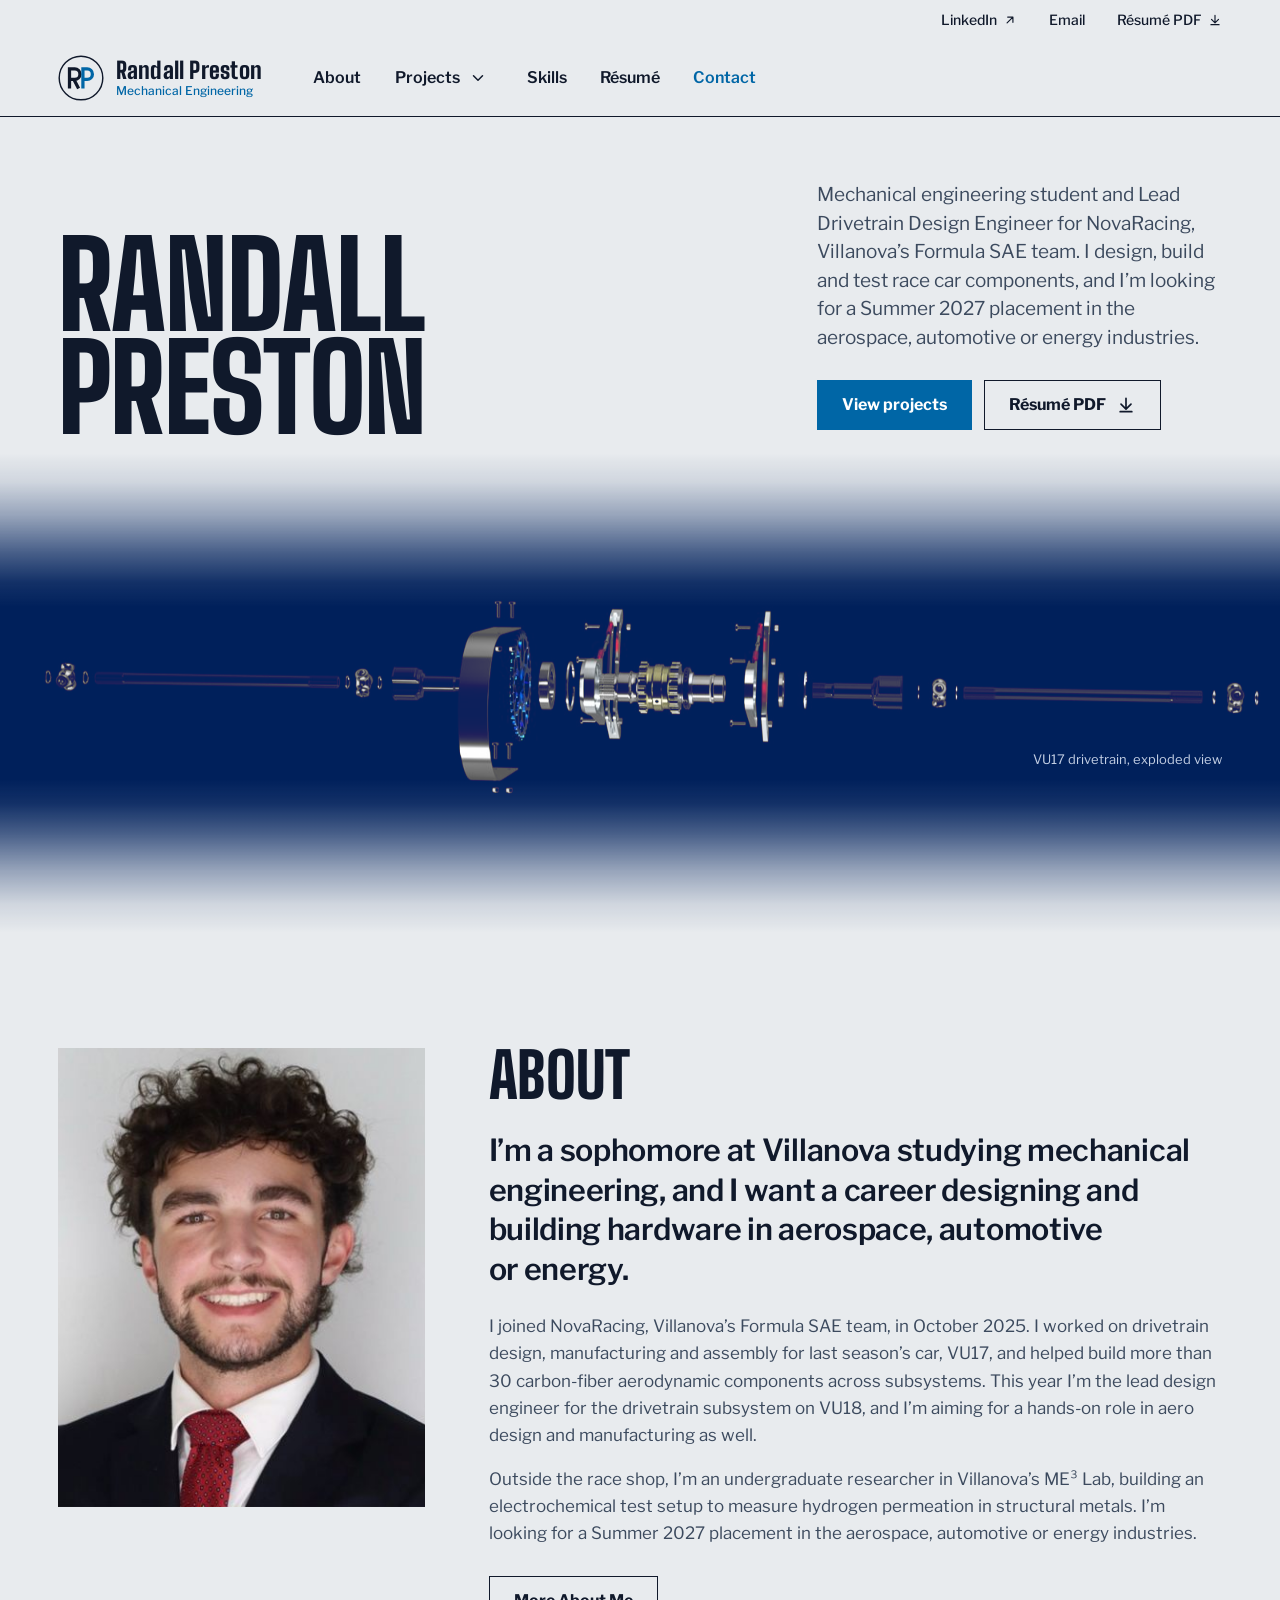
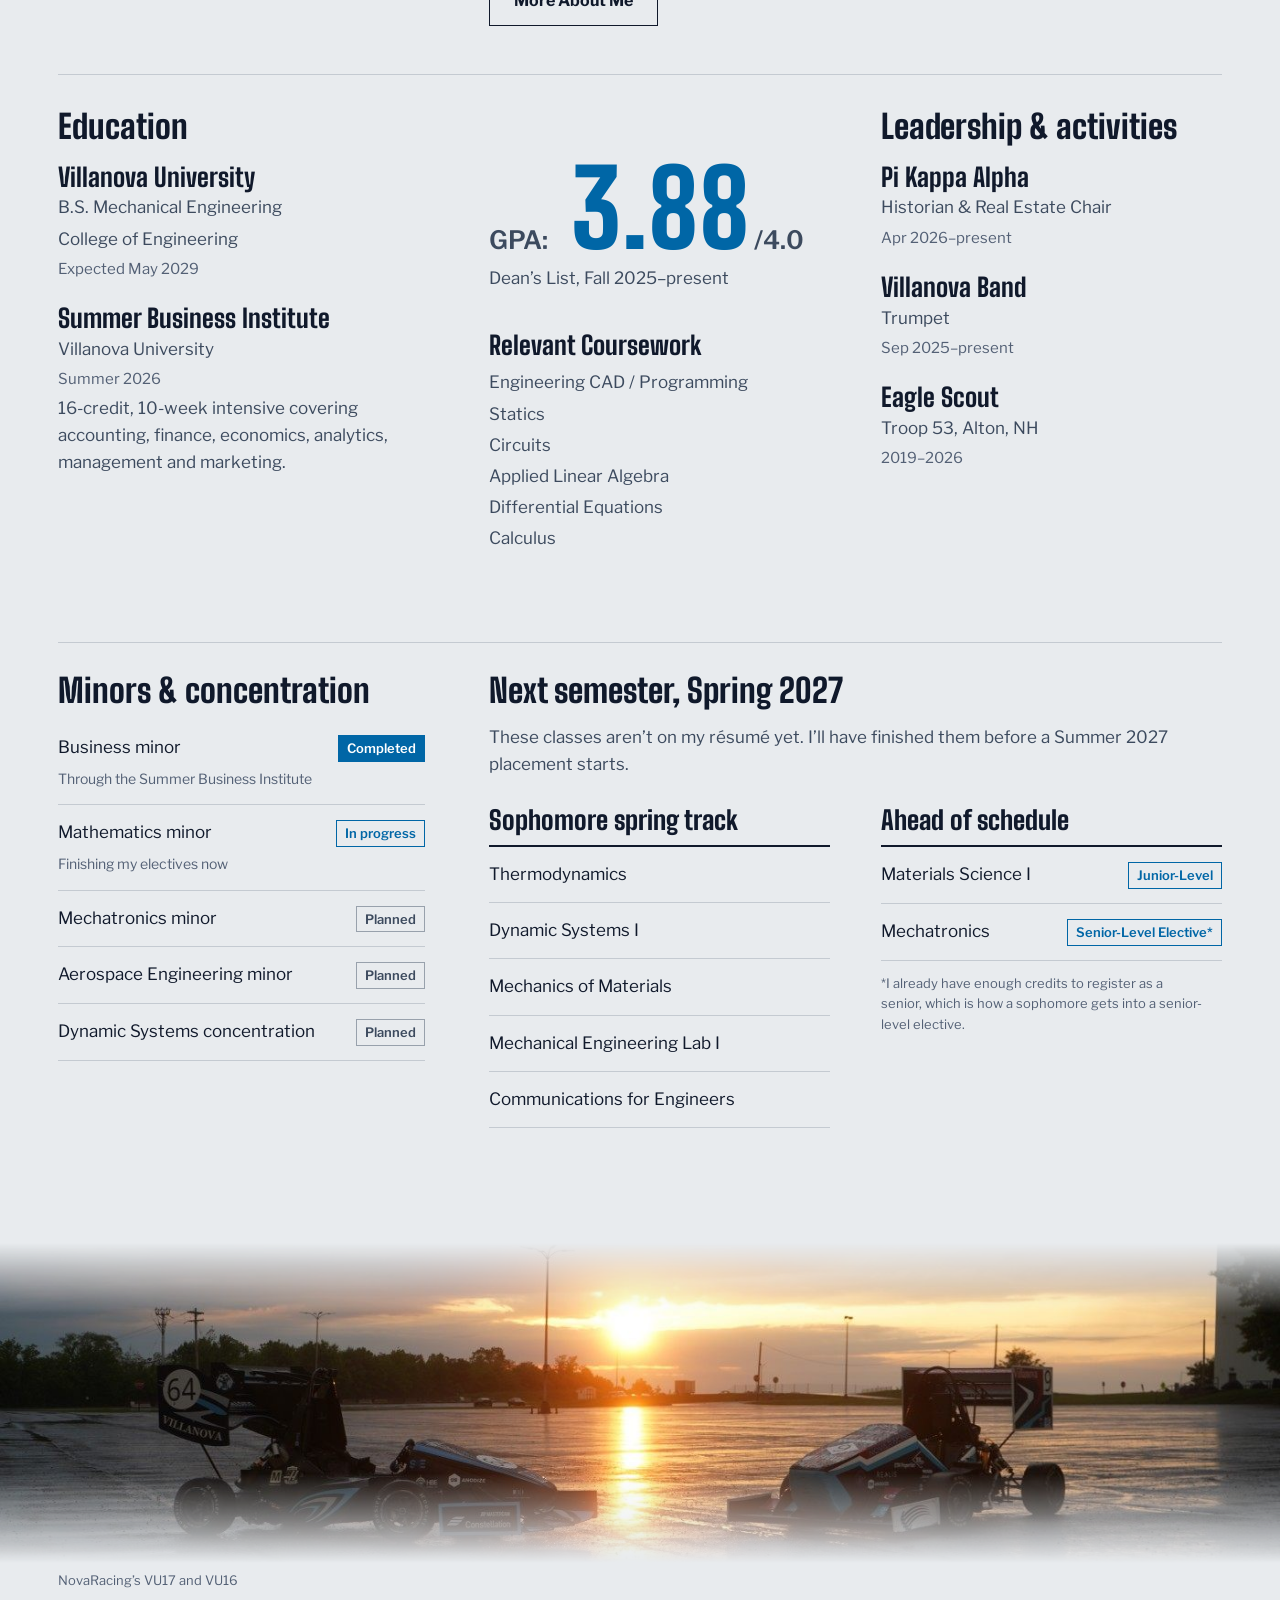
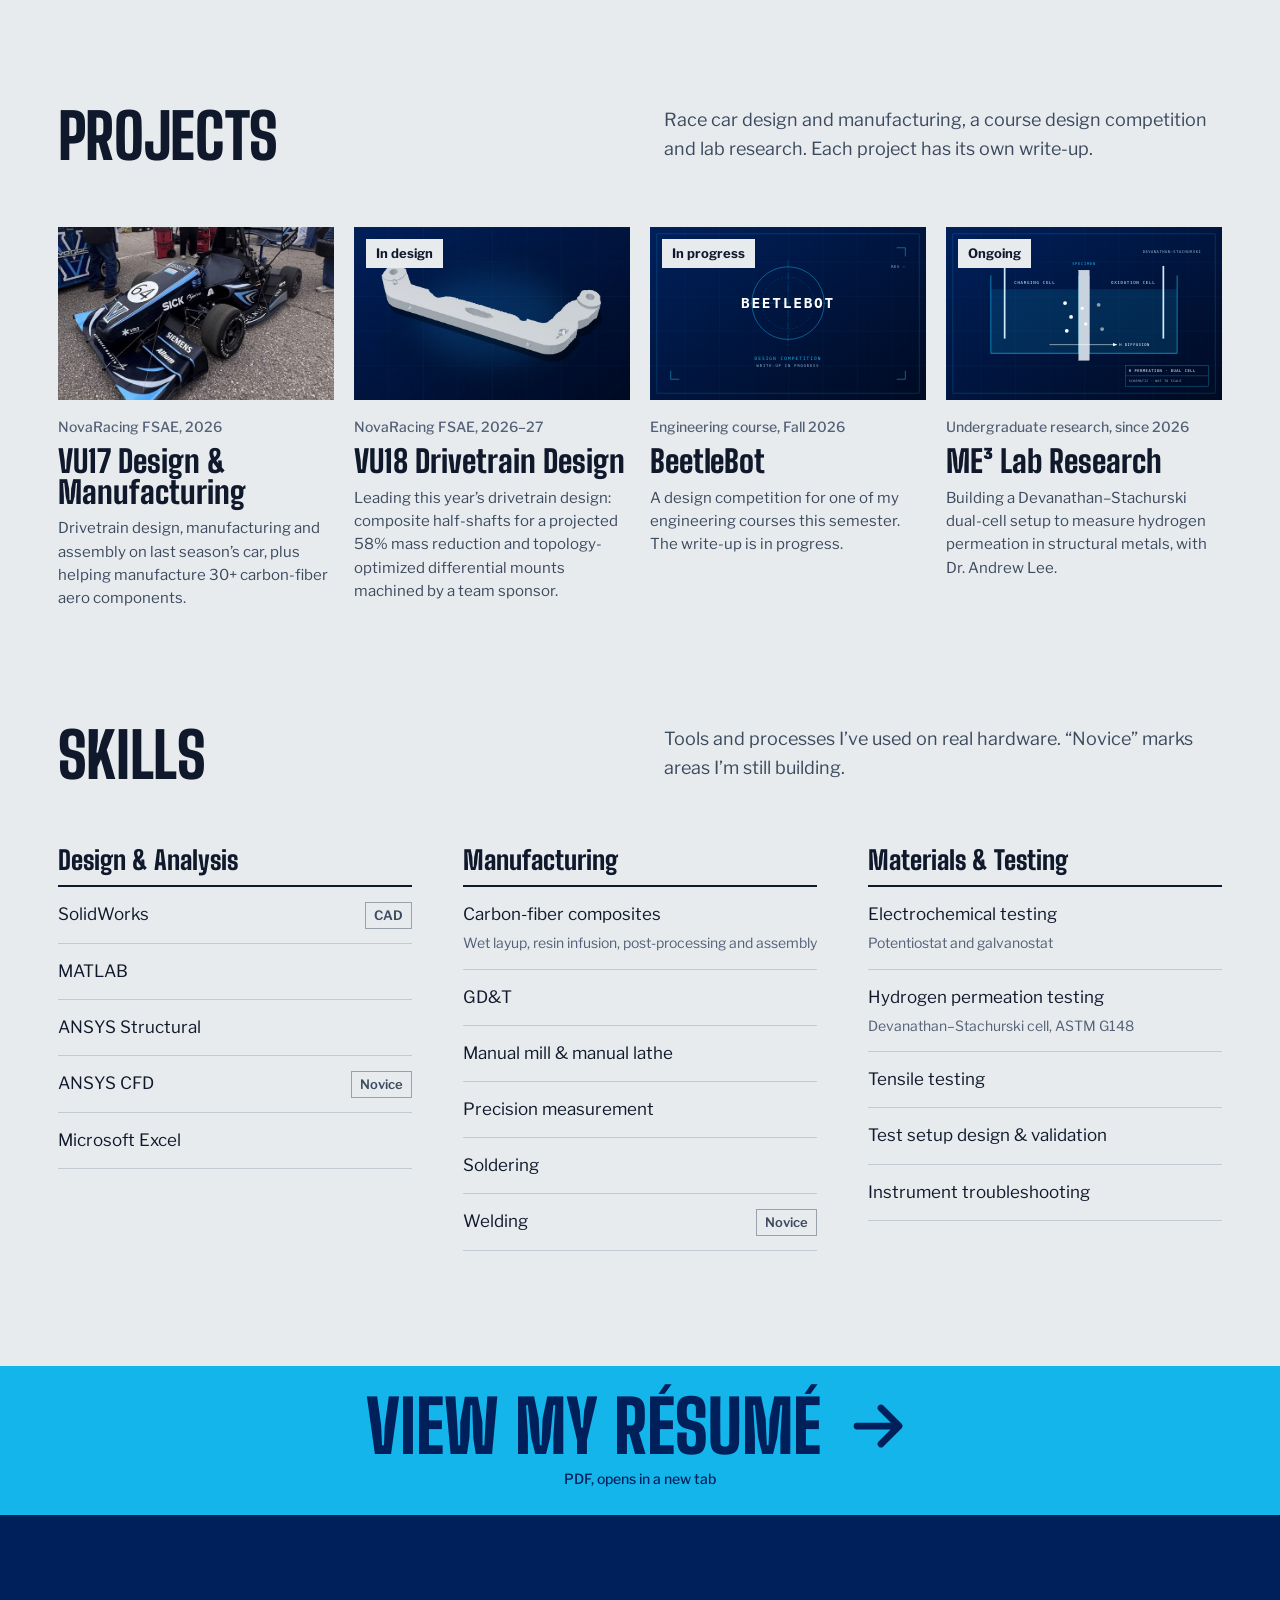
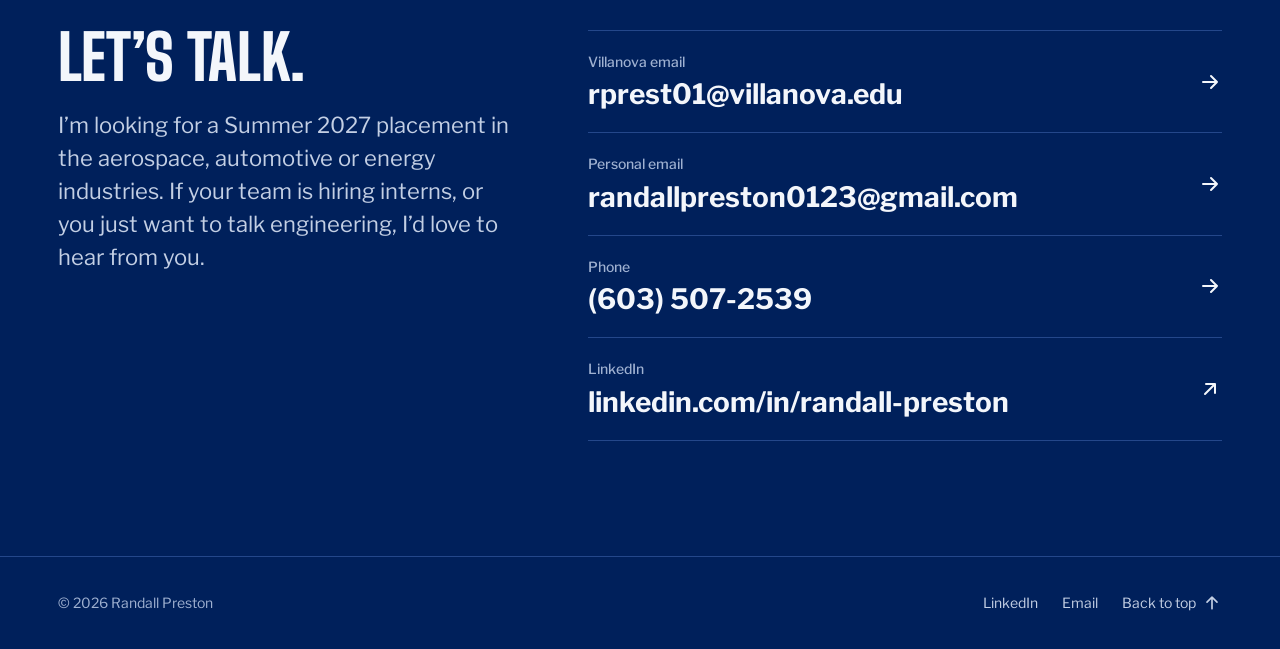
==== commit 669fa9e5: "Add CHAD post on diff mount sims and new VU18 cover render - New VU18 Updates post (CHAD byline) sum" ====
--- a/index.html
+++ b/index.html
@@ -290,8 +290,10 @@
 
           <article class="card">
             <div class="card-media">
-              <img src="assets/img/vu18-blueprint.svg" width="1600" height="1000" loading="lazy" decoding="async"
-                   alt="Concept illustration of a composite half-shaft">
+              <img src="assets/img/vu18-sprocket-engine-mount-800.jpg"
+                   srcset="assets/img/vu18-sprocket-engine-mount-800.jpg 800w, assets/img/vu18-sprocket-engine-mount-1600.jpg 1600w"
+                   sizes="(min-width: 1200px) 25vw, (min-width: 640px) 50vw, 100vw" width="800" height="500" loading="lazy" decoding="async"
+                   alt="3D render of a topology-optimized aluminum engine mount for VU18's differential">
               <span class="card-chip">In design</span>
             </div>
             <p class="card-meta">NovaRacing FSAE, 2026–27</p>
--- a/assets/css/styles.css
+++ b/assets/css/styles.css
@@ -1005,6 +1005,7 @@
 .post-body { padding: 16px 16px 4px; }
 .post-body p { font-size: 1rem; line-height: 1.6; }
 .post-body p + p { margin-top: 0.8em; }
+.post-body .bullets { margin: 0.8em 0; }
 .post--text .post-body { padding-top: 2px; }
 .post--text .post-media + .post-body { padding-top: 16px; }
 
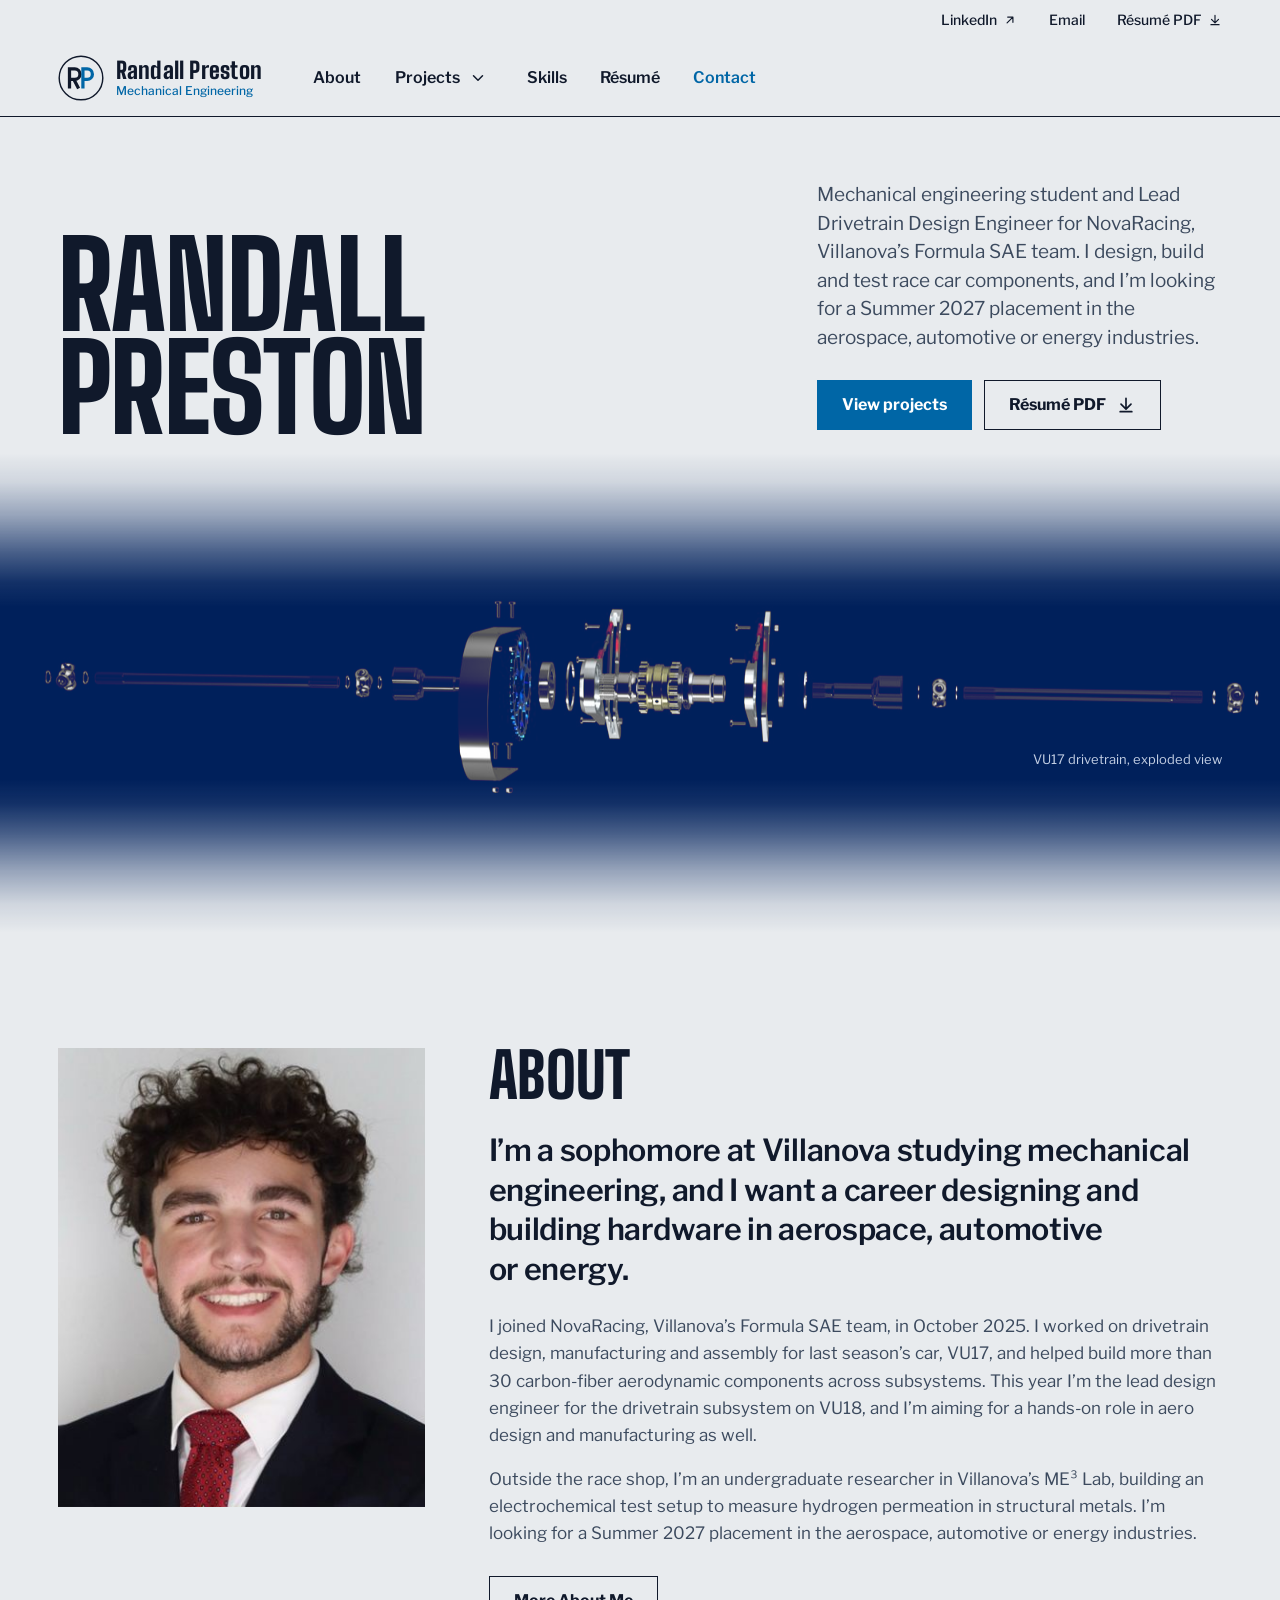
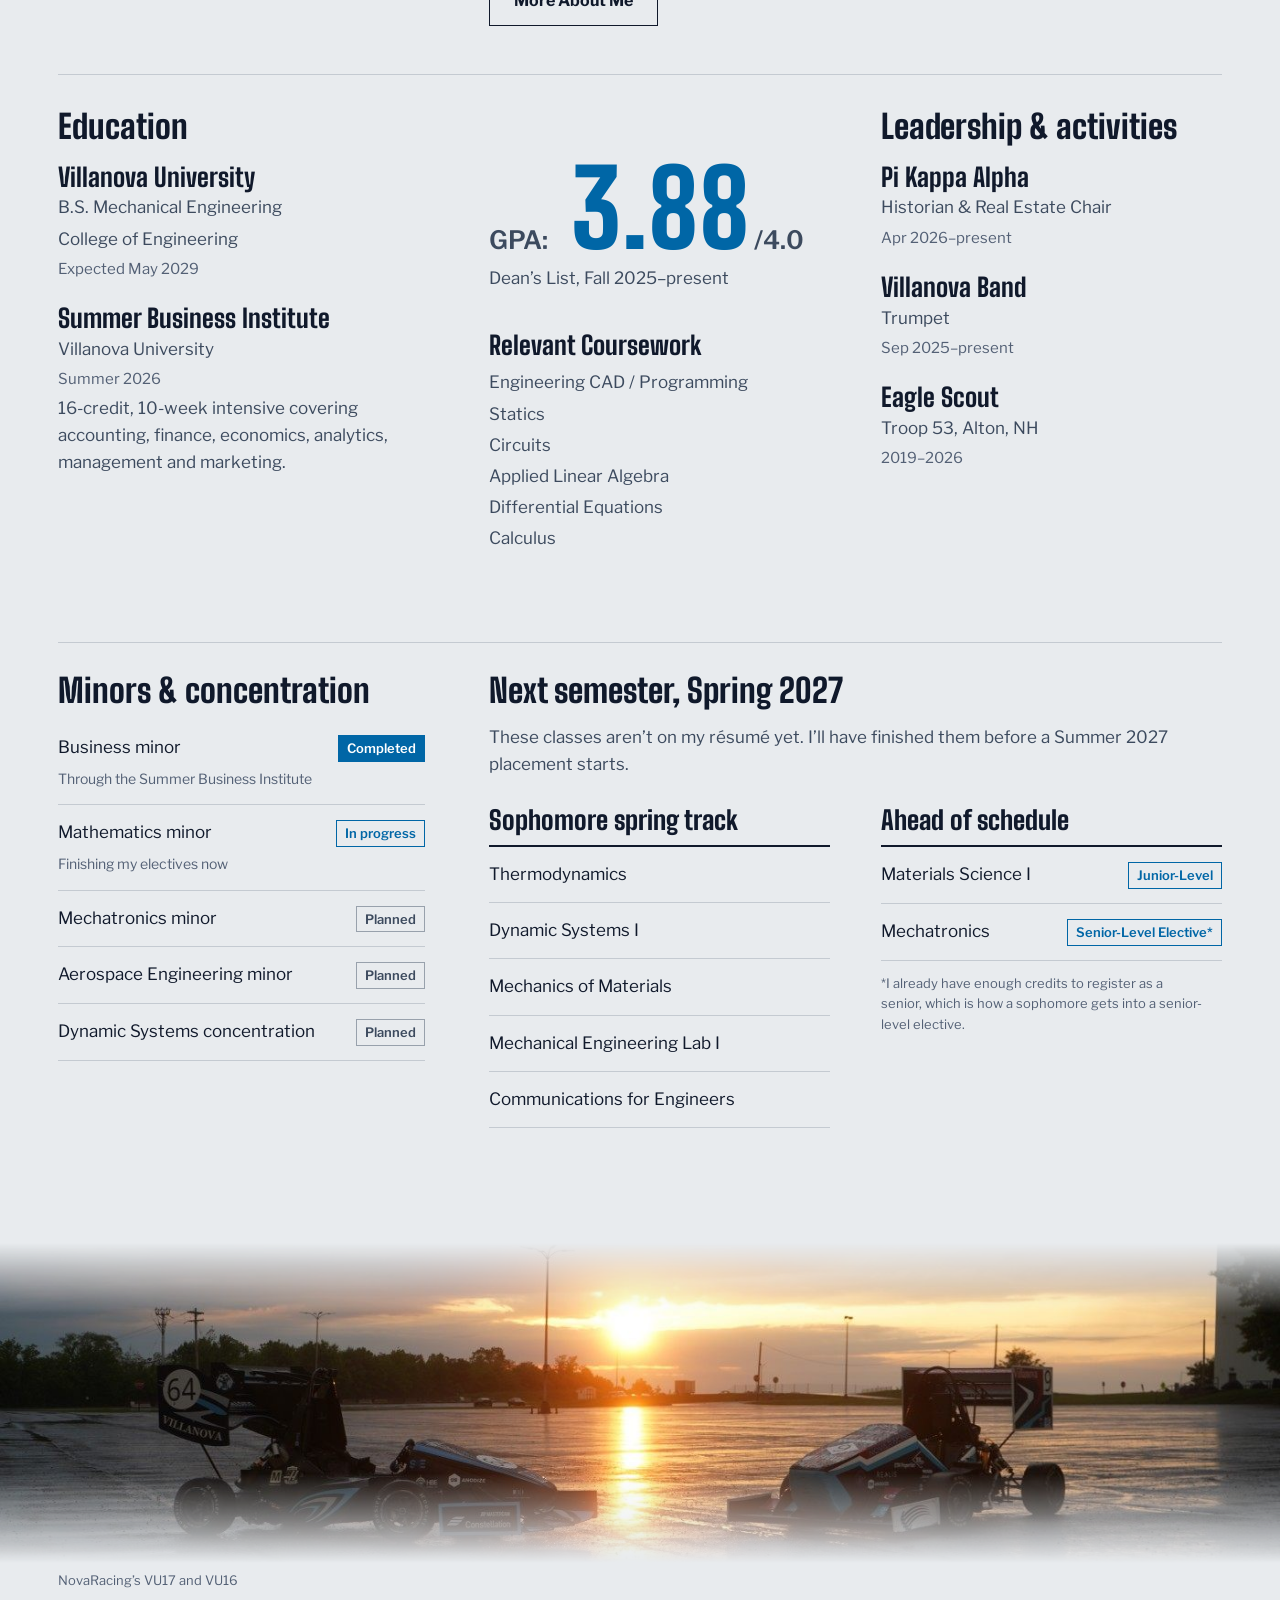
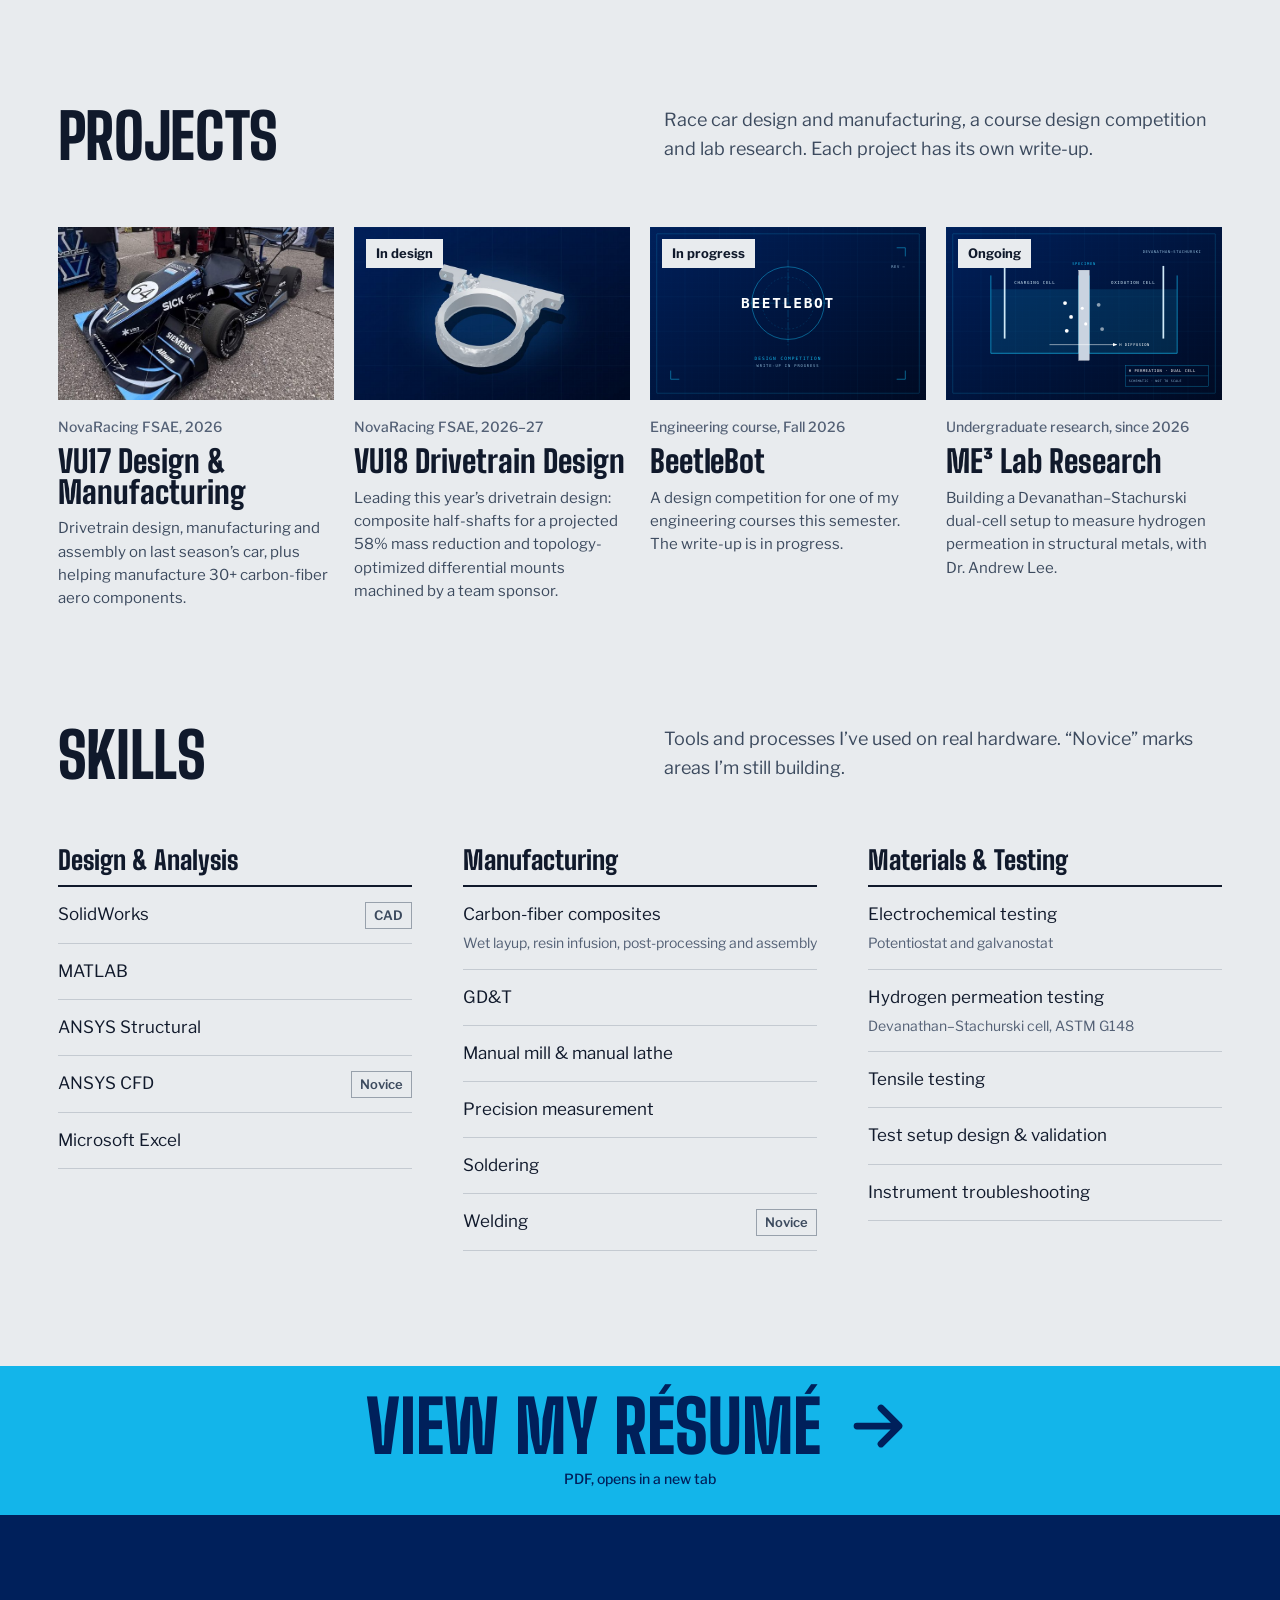
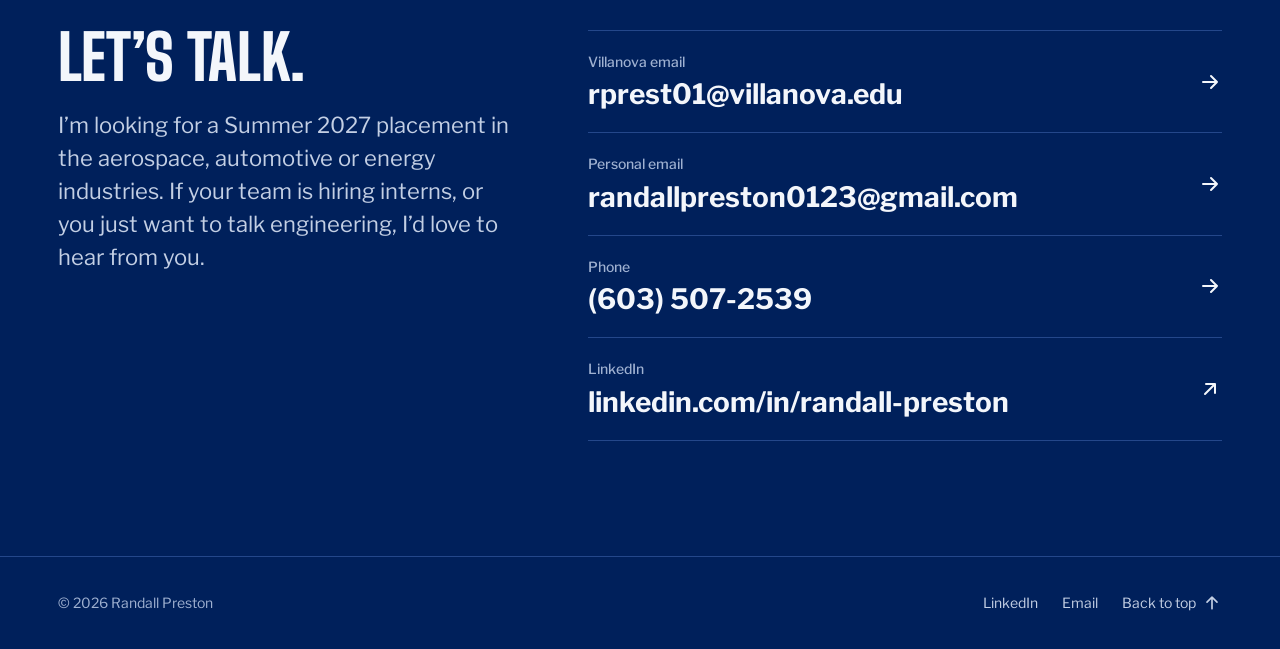
==== commit 9ddc46c1: "Use the sprocket-side center mount render as the VU18 cover Swap the cover on the VU18 page and the " ====
--- a/index.html
+++ b/index.html
@@ -290,10 +290,10 @@
 
           <article class="card">
             <div class="card-media">
-              <img src="assets/img/vu18-sprocket-engine-mount-800.jpg"
-                   srcset="assets/img/vu18-sprocket-engine-mount-800.jpg 800w, assets/img/vu18-sprocket-engine-mount-1600.jpg 1600w"
+              <img src="assets/img/vu18-sprocket-center-mount-800.jpg"
+                   srcset="assets/img/vu18-sprocket-center-mount-800.jpg 800w, assets/img/vu18-sprocket-center-mount-1600.jpg 1600w"
                    sizes="(min-width: 1200px) 25vw, (min-width: 640px) 50vw, 100vw" width="800" height="500" loading="lazy" decoding="async"
-                   alt="3D render of a topology-optimized aluminum engine mount for VU18's differential">
+                   alt="3D render of a topology-optimized aluminum bearing mount for VU18's differential">
               <span class="card-chip">In design</span>
             </div>
             <p class="card-meta">NovaRacing FSAE, 2026–27</p>
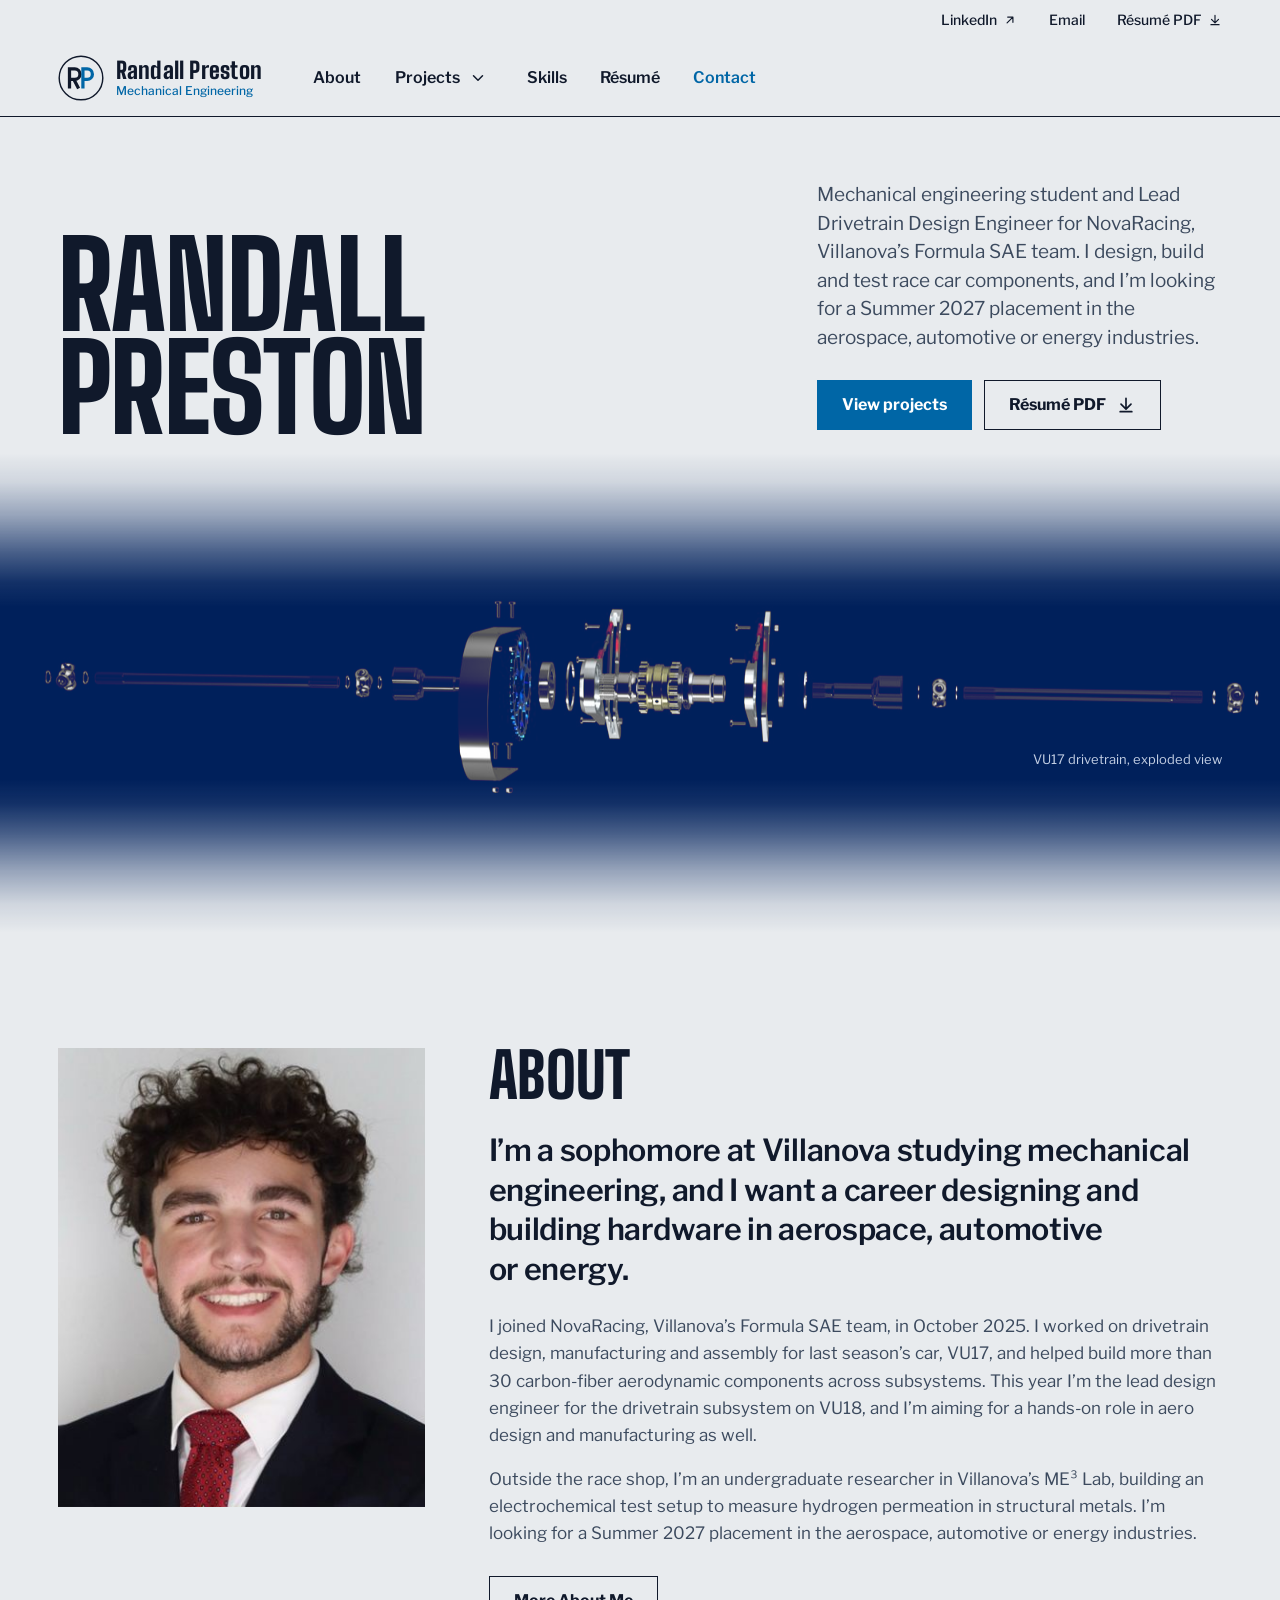
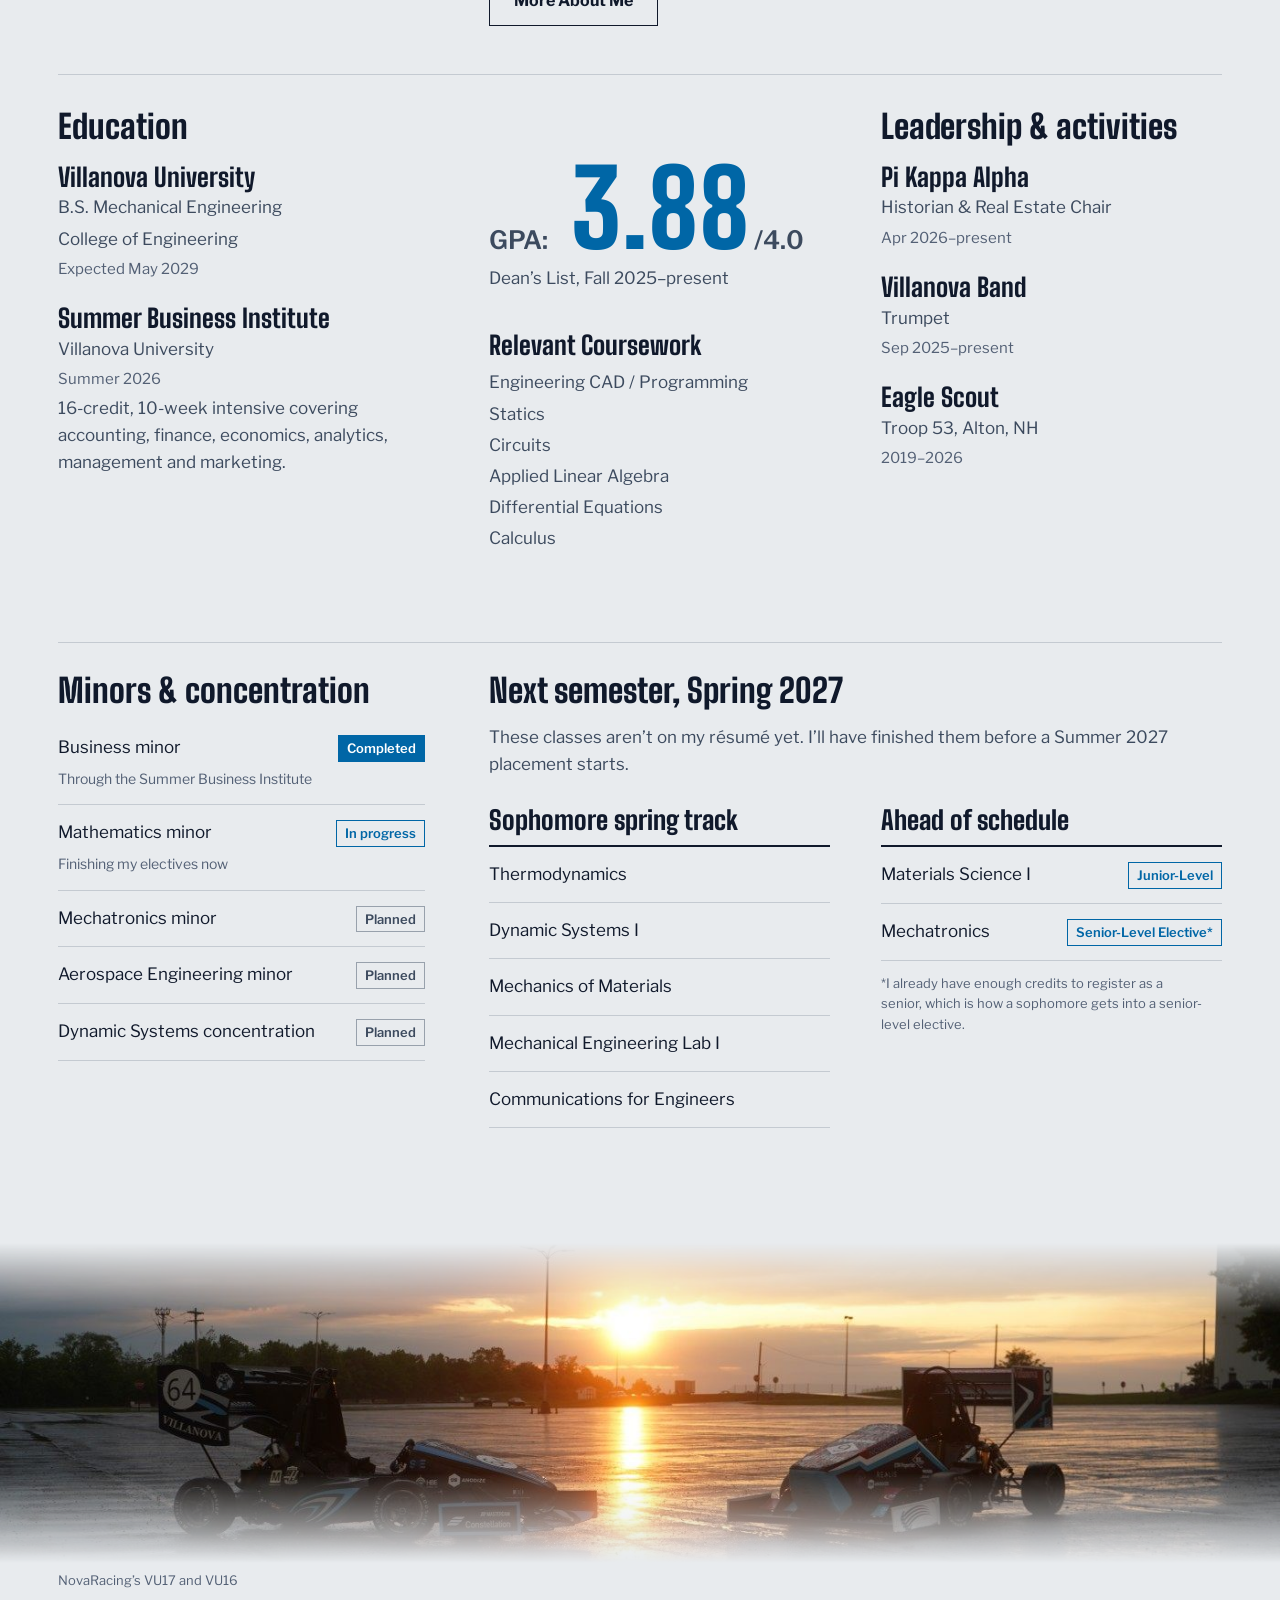
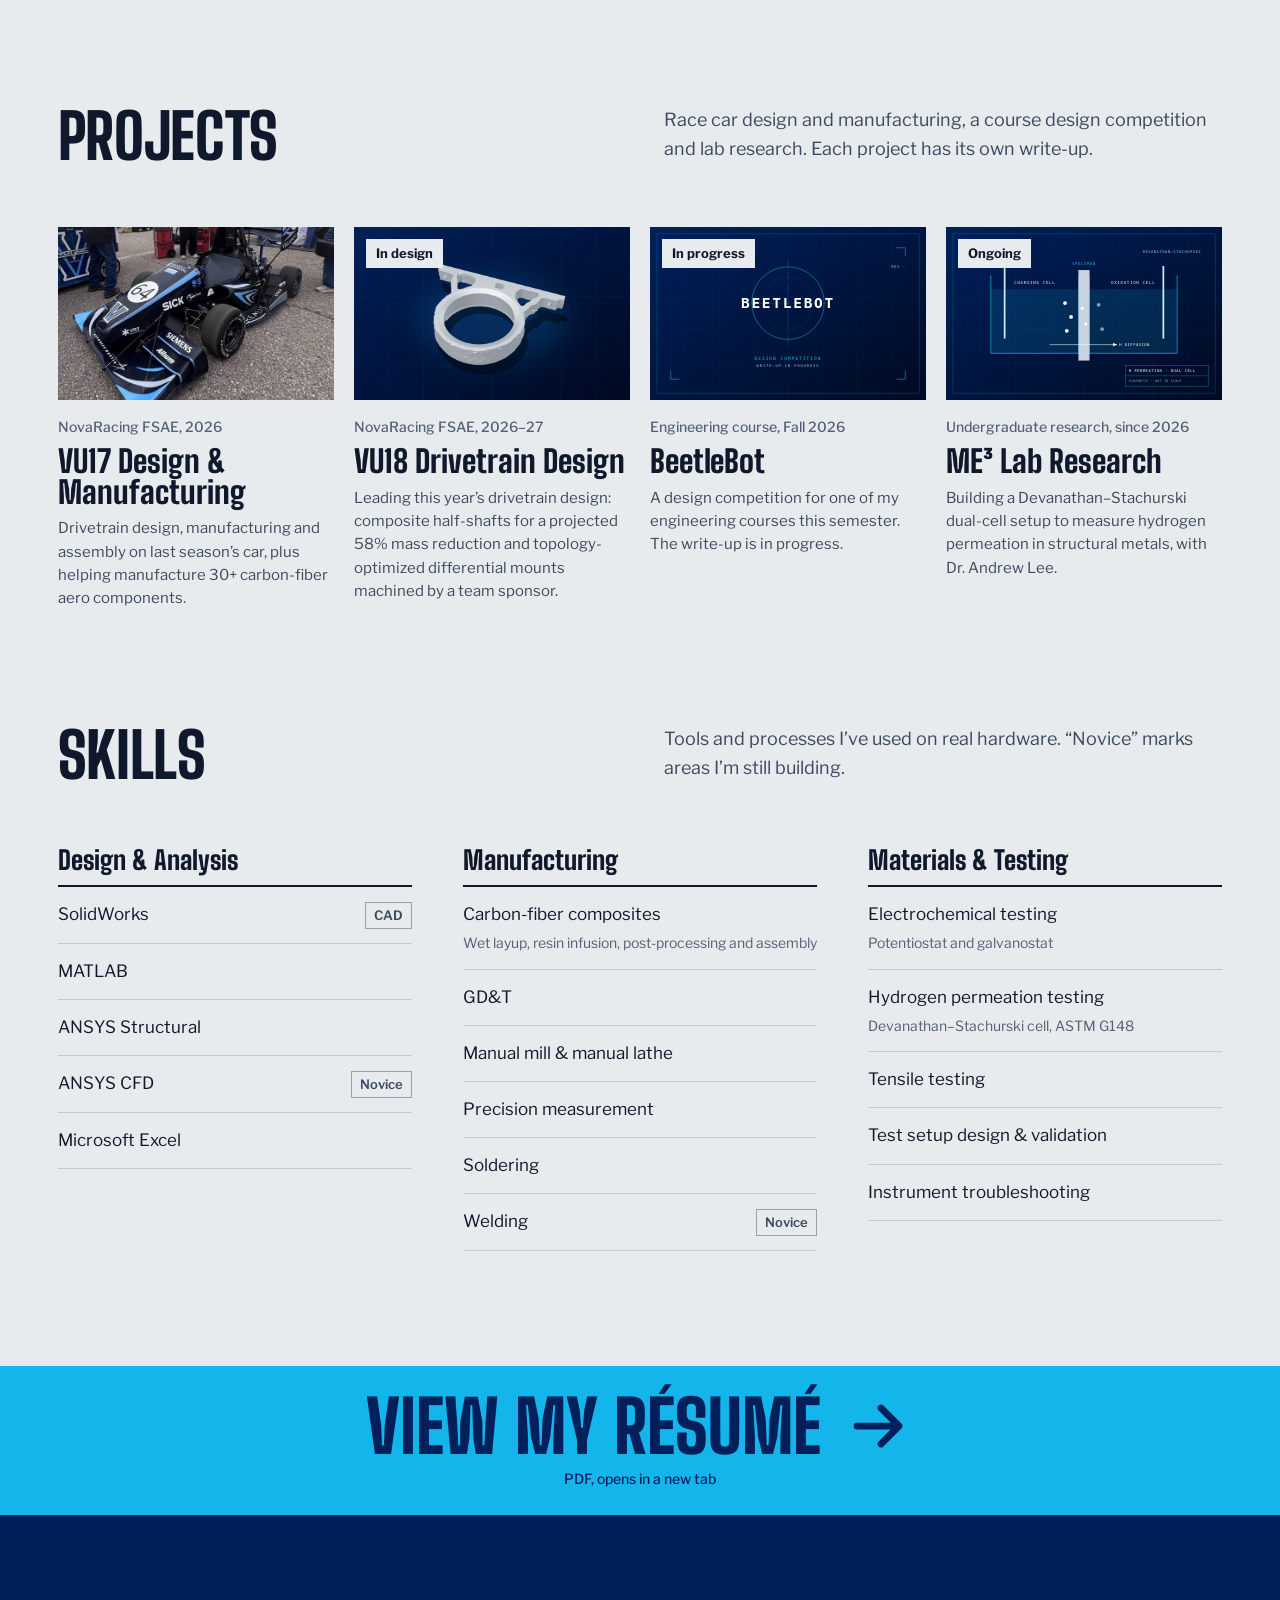
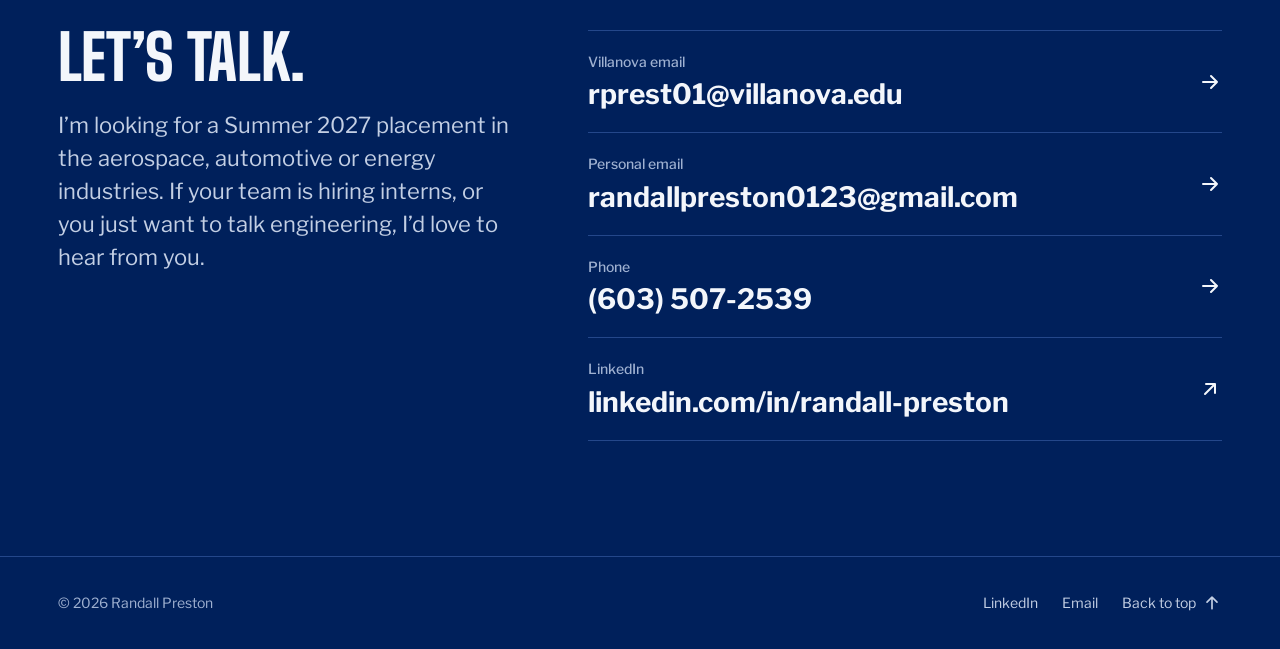
==== commit e1b85b4b: "Use the traced sprocket center shape as the VU18 cover Swap the VU18 cover on the project page and t" ====
--- a/index.html
+++ b/index.html
@@ -290,8 +290,8 @@
 
           <article class="card">
             <div class="card-media">
-              <img src="assets/img/vu18-sprocket-center-mount-800.jpg"
-                   srcset="assets/img/vu18-sprocket-center-mount-800.jpg 800w, assets/img/vu18-sprocket-center-mount-1600.jpg 1600w"
+              <img src="assets/img/vu18-sprocket-center-pick-800.jpg"
+                   srcset="assets/img/vu18-sprocket-center-pick-800.jpg 800w, assets/img/vu18-sprocket-center-pick-1600.jpg 1600w"
                    sizes="(min-width: 1200px) 25vw, (min-width: 640px) 50vw, 100vw" width="800" height="500" loading="lazy" decoding="async"
                    alt="3D render of a topology-optimized aluminum bearing mount for VU18's differential">
               <span class="card-chip">In design</span>
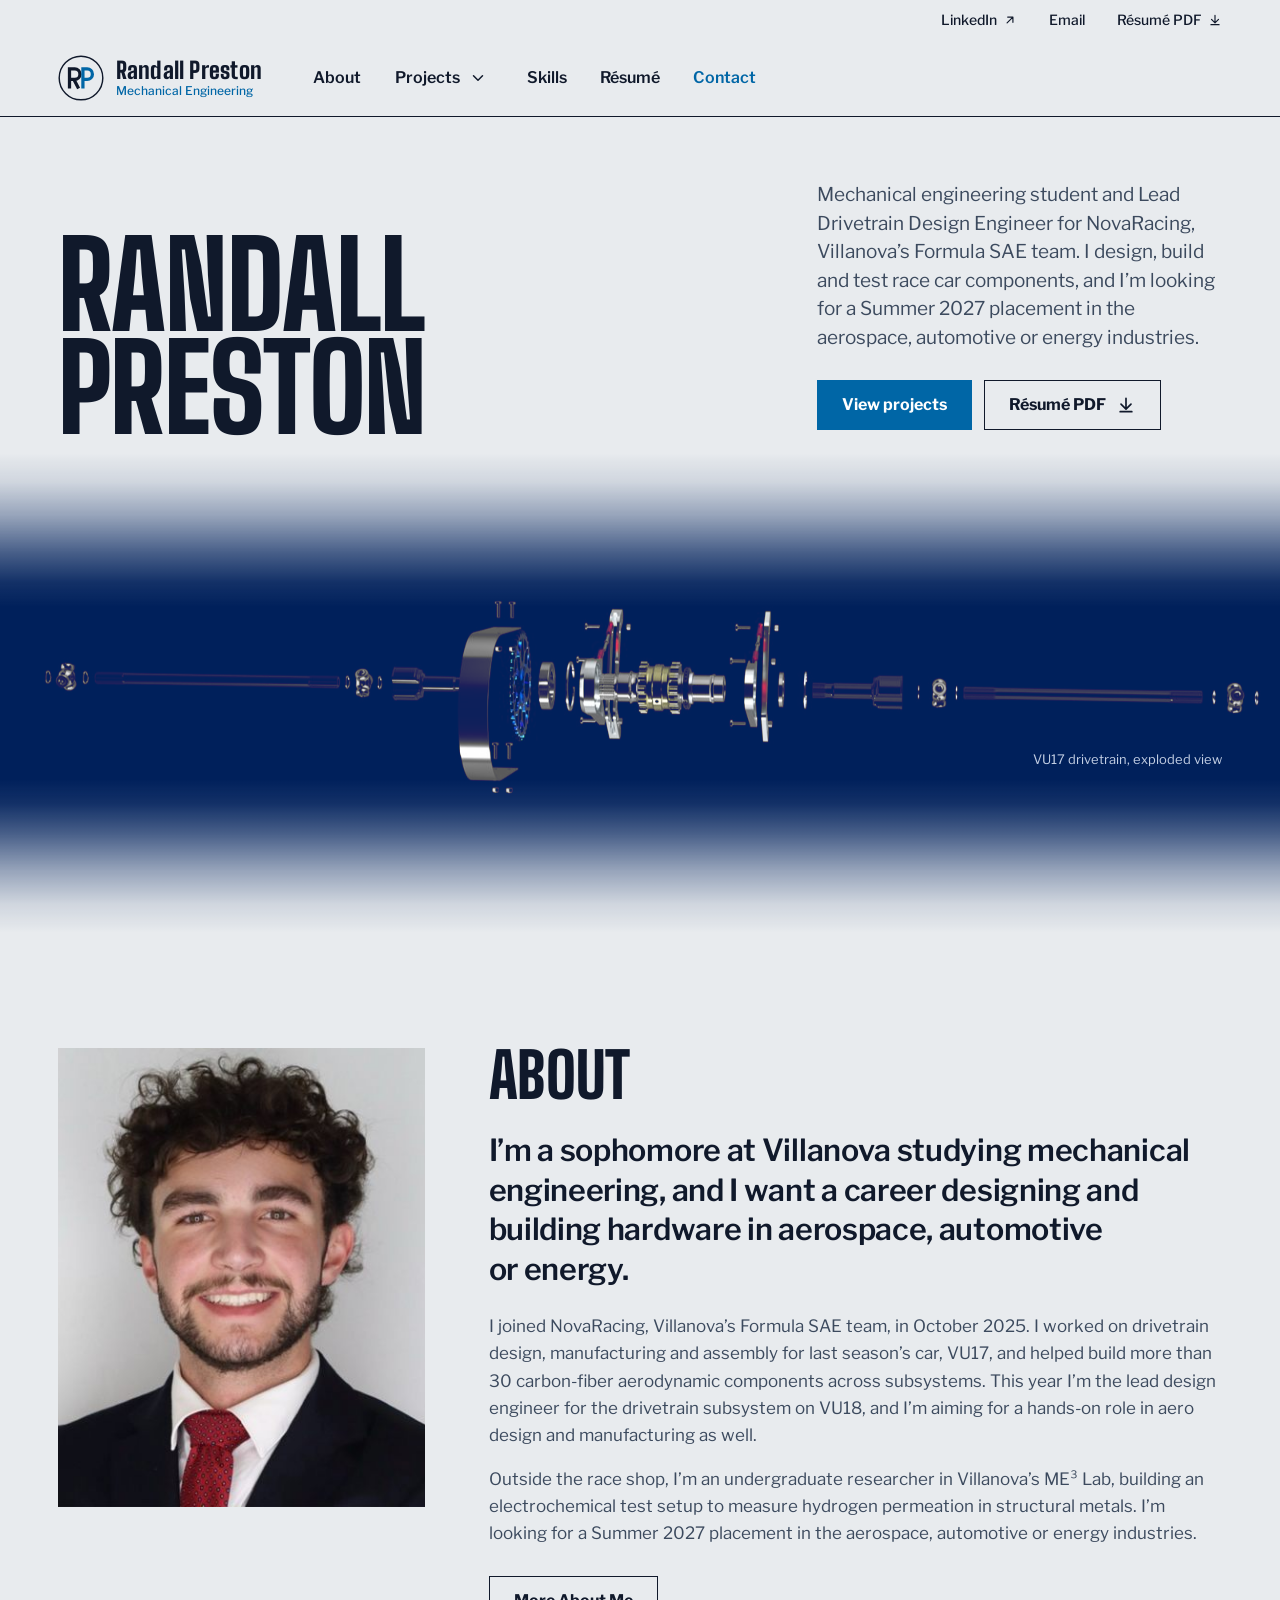
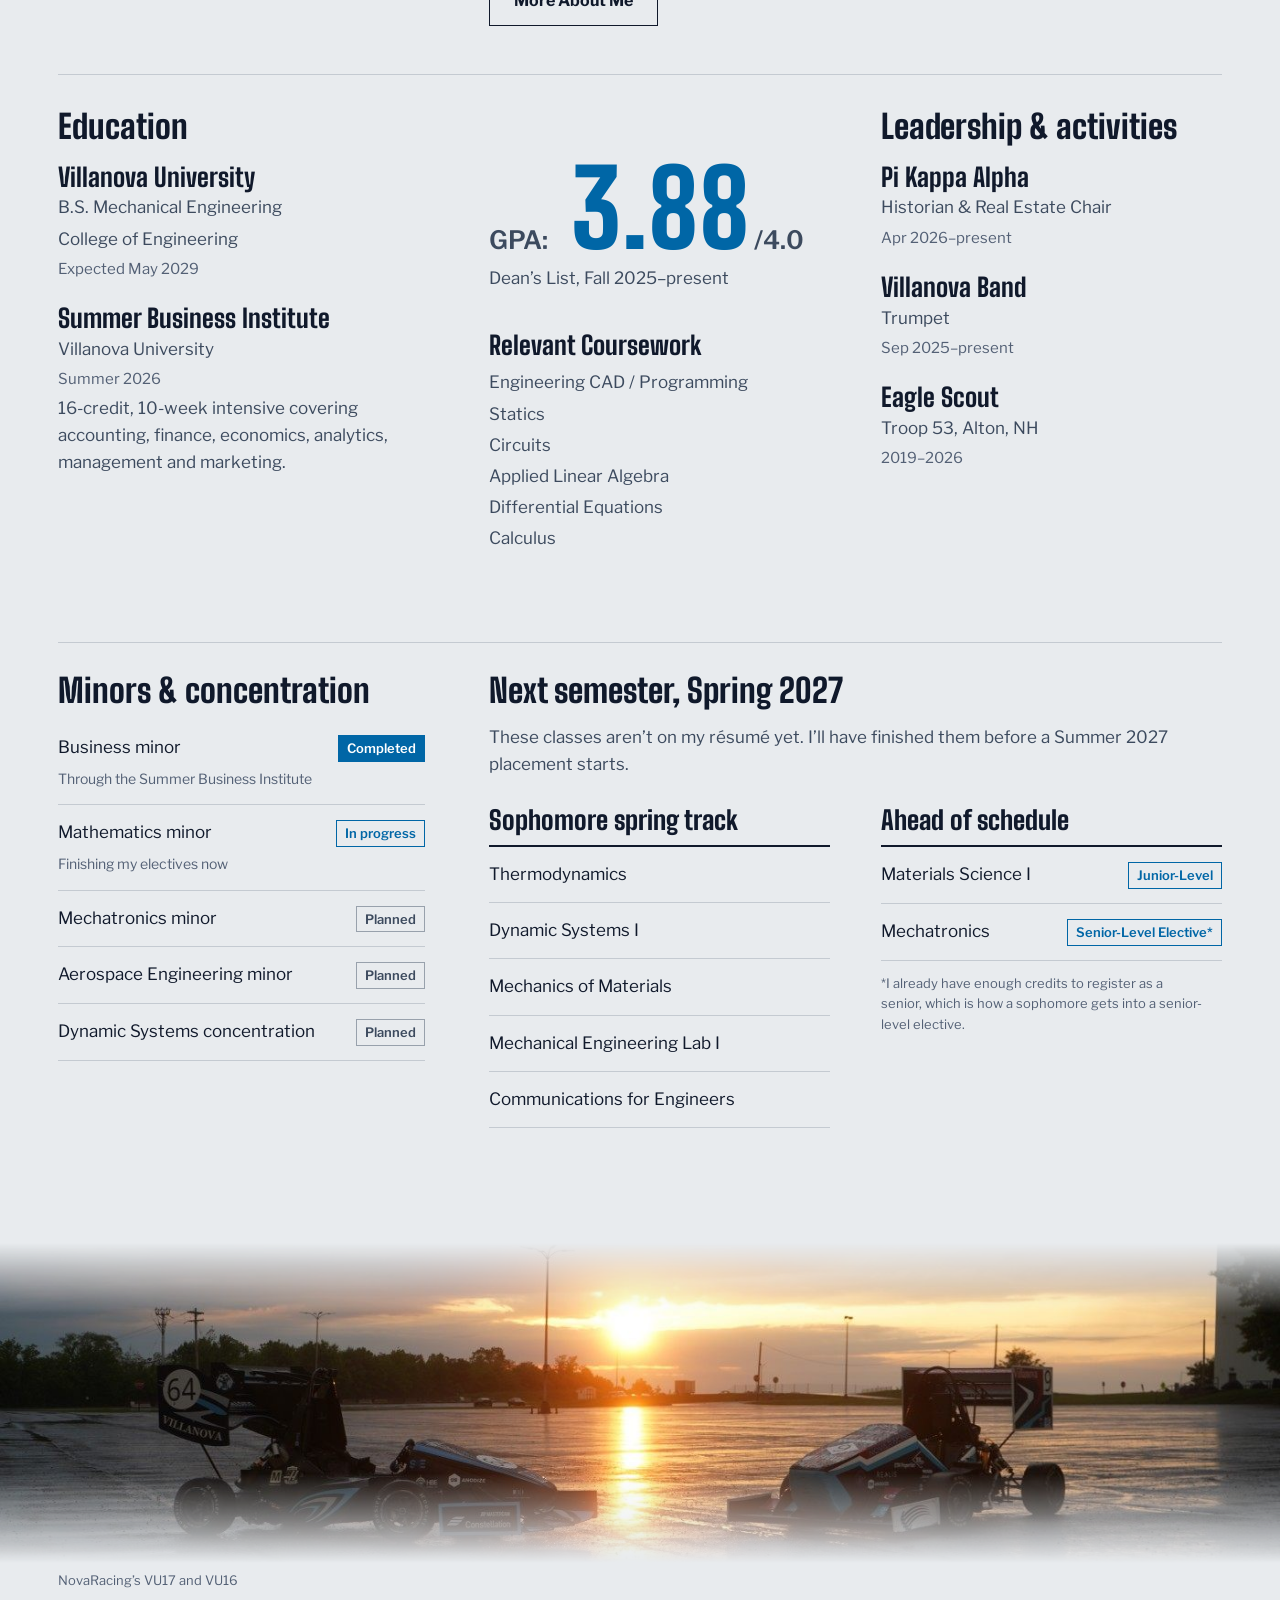
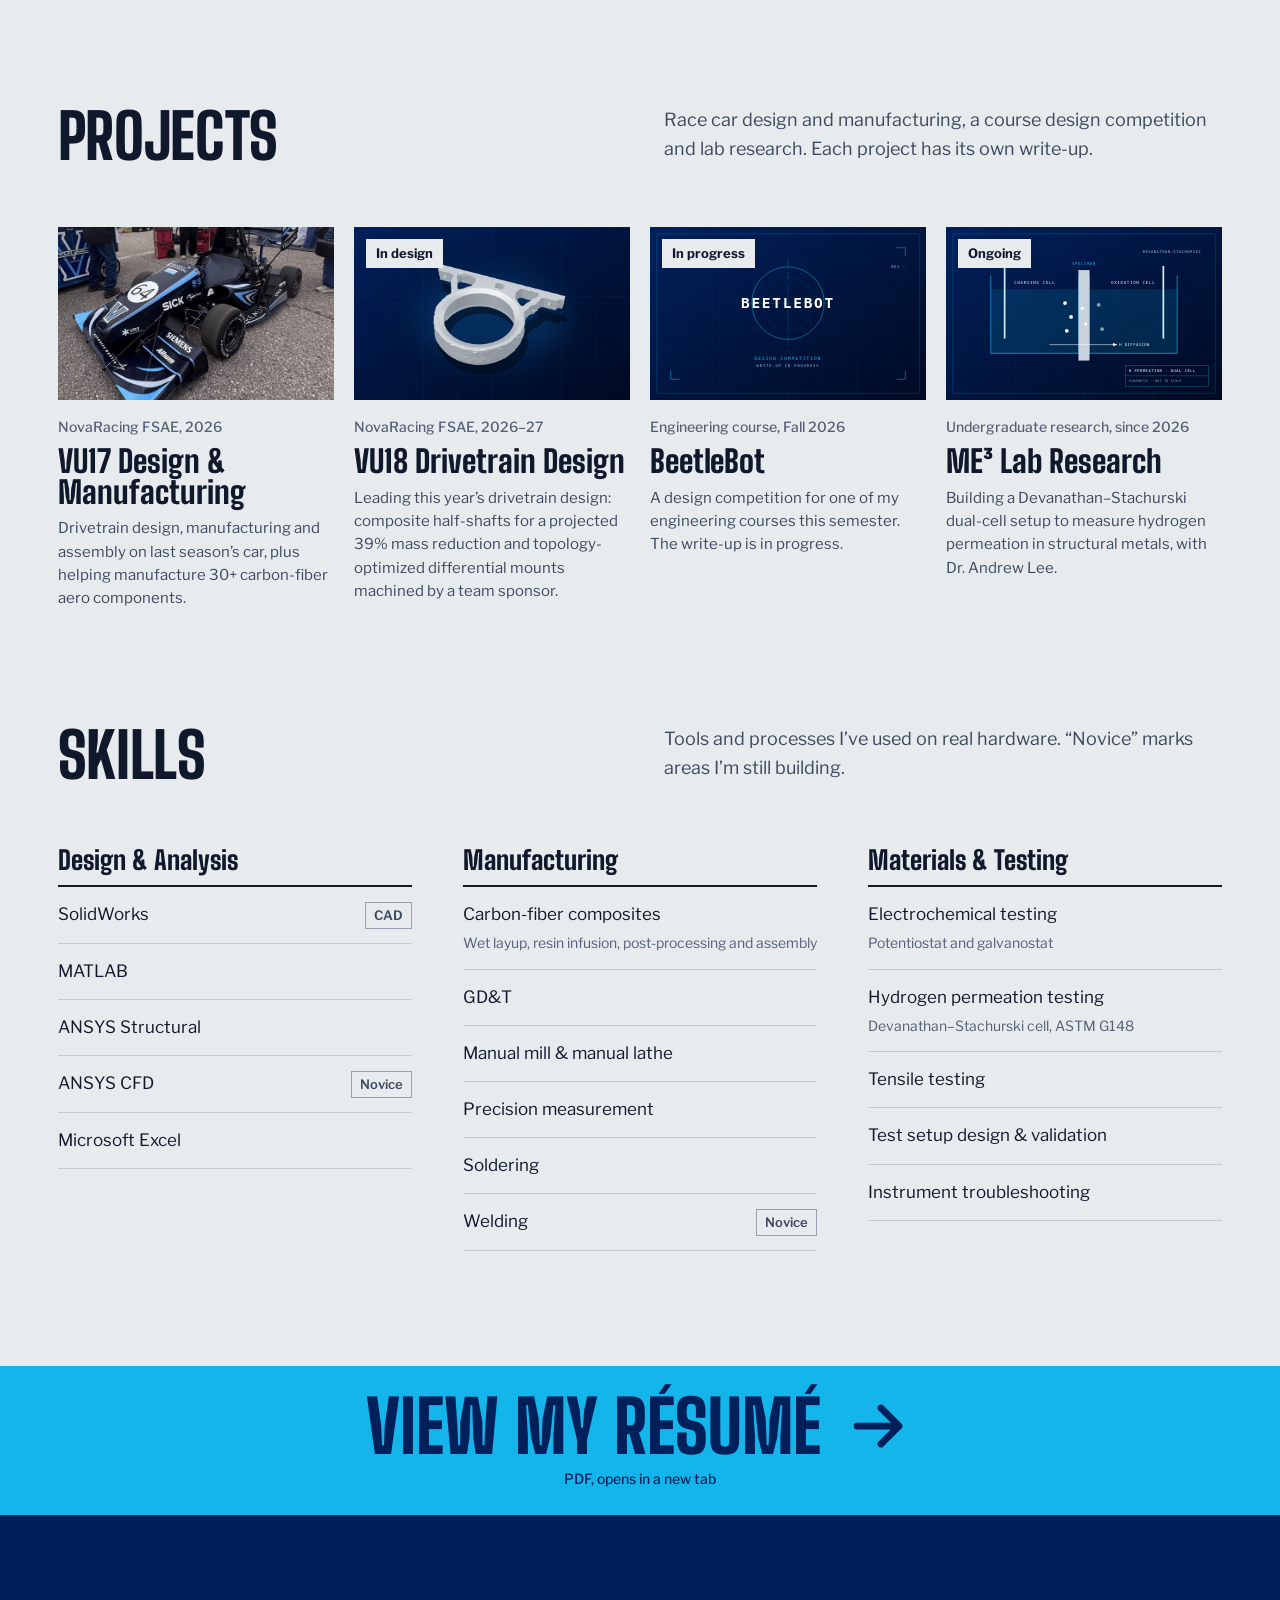
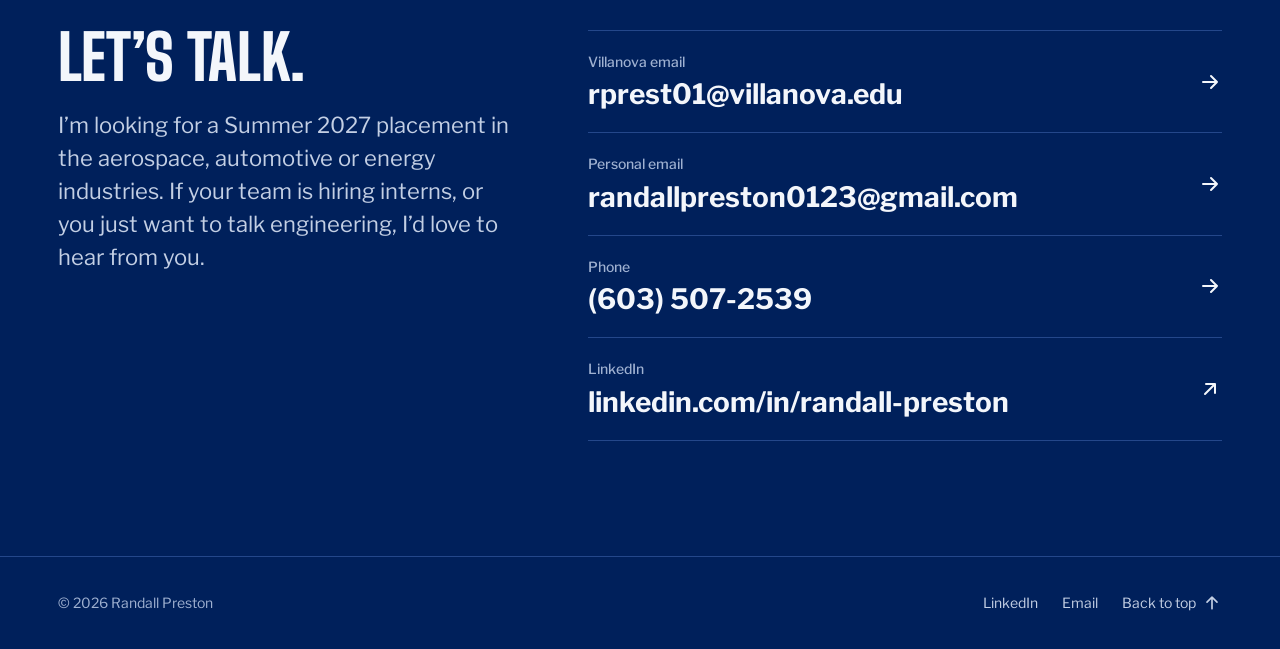
==== commit 44827019: "VU18: half-shaft projection is 39%, not 58% Randall confirmed on 2026-11-14 that 39% is the updated " ====
--- a/index.html
+++ b/index.html
@@ -3,7 +3,7 @@
 <head>
   <meta charset="utf-8">
   <meta name="viewport" content="width=device-width, initial-scale=1">
-  <title>Randall Preston — Mechanical Engineering Portfolio</title>
+  <title>Randall Preston | Mechanical Engineering Portfolio</title>
   <meta name="description" content="Randall Preston is a mechanical engineering student at Villanova University and Lead Drivetrain Design Engineer for NovaRacing FSAE, seeking a Summer 2027 placement in an engineering role.">
   <meta name="theme-color" content="#e8ebee">
   <meta name="color-scheme" content="light">
@@ -13,7 +13,7 @@
   <!-- Social previews (og:image must be a full URL for LinkedIn) -->
   <meta property="og:type" content="website">
   <meta property="og:url" content="https://randallpreston.github.io/">
-  <meta property="og:title" content="Randall Preston — Engineering Portfolio">
+  <meta property="og:title" content="Randall Preston | Engineering Portfolio">
   <meta property="og:description" content="Drivetrain design, carbon-fiber manufacturing and materials research. Mechanical Engineering, Villanova University.">
   <meta property="og:image" content="https://randallpreston.github.io/assets/img/og-image.jpg">
   <meta name="twitter:card" content="summary_large_image">
@@ -298,7 +298,7 @@
             </div>
             <p class="card-meta">NovaRacing FSAE, 2026–27</p>
             <h3 class="card-title"><a href="projects/vu18.html">VU18 Drivetrain Design</a></h3>
-            <p class="card-text">Leading this year’s drivetrain design: composite half-shafts for a projected 58% mass reduction and topology-optimized differential mounts machined by a team sponsor.</p>
+            <p class="card-text">Leading this year’s drivetrain design: composite half-shafts for a projected 39% mass reduction and topology-optimized differential mounts machined by a team sponsor.</p>
           </article>
 
           <article class="card">
--- a/assets/css/styles.css
+++ b/assets/css/styles.css
@@ -1447,6 +1447,8 @@
   border-block: 1px solid var(--c-border);
 }
 
+.hero-stat + .hero-stat { border-top: 0; }
+
 @media (min-width: 900px) {
   .hero-stat { grid-template-columns: auto minmax(0, 1fr); }
 }
